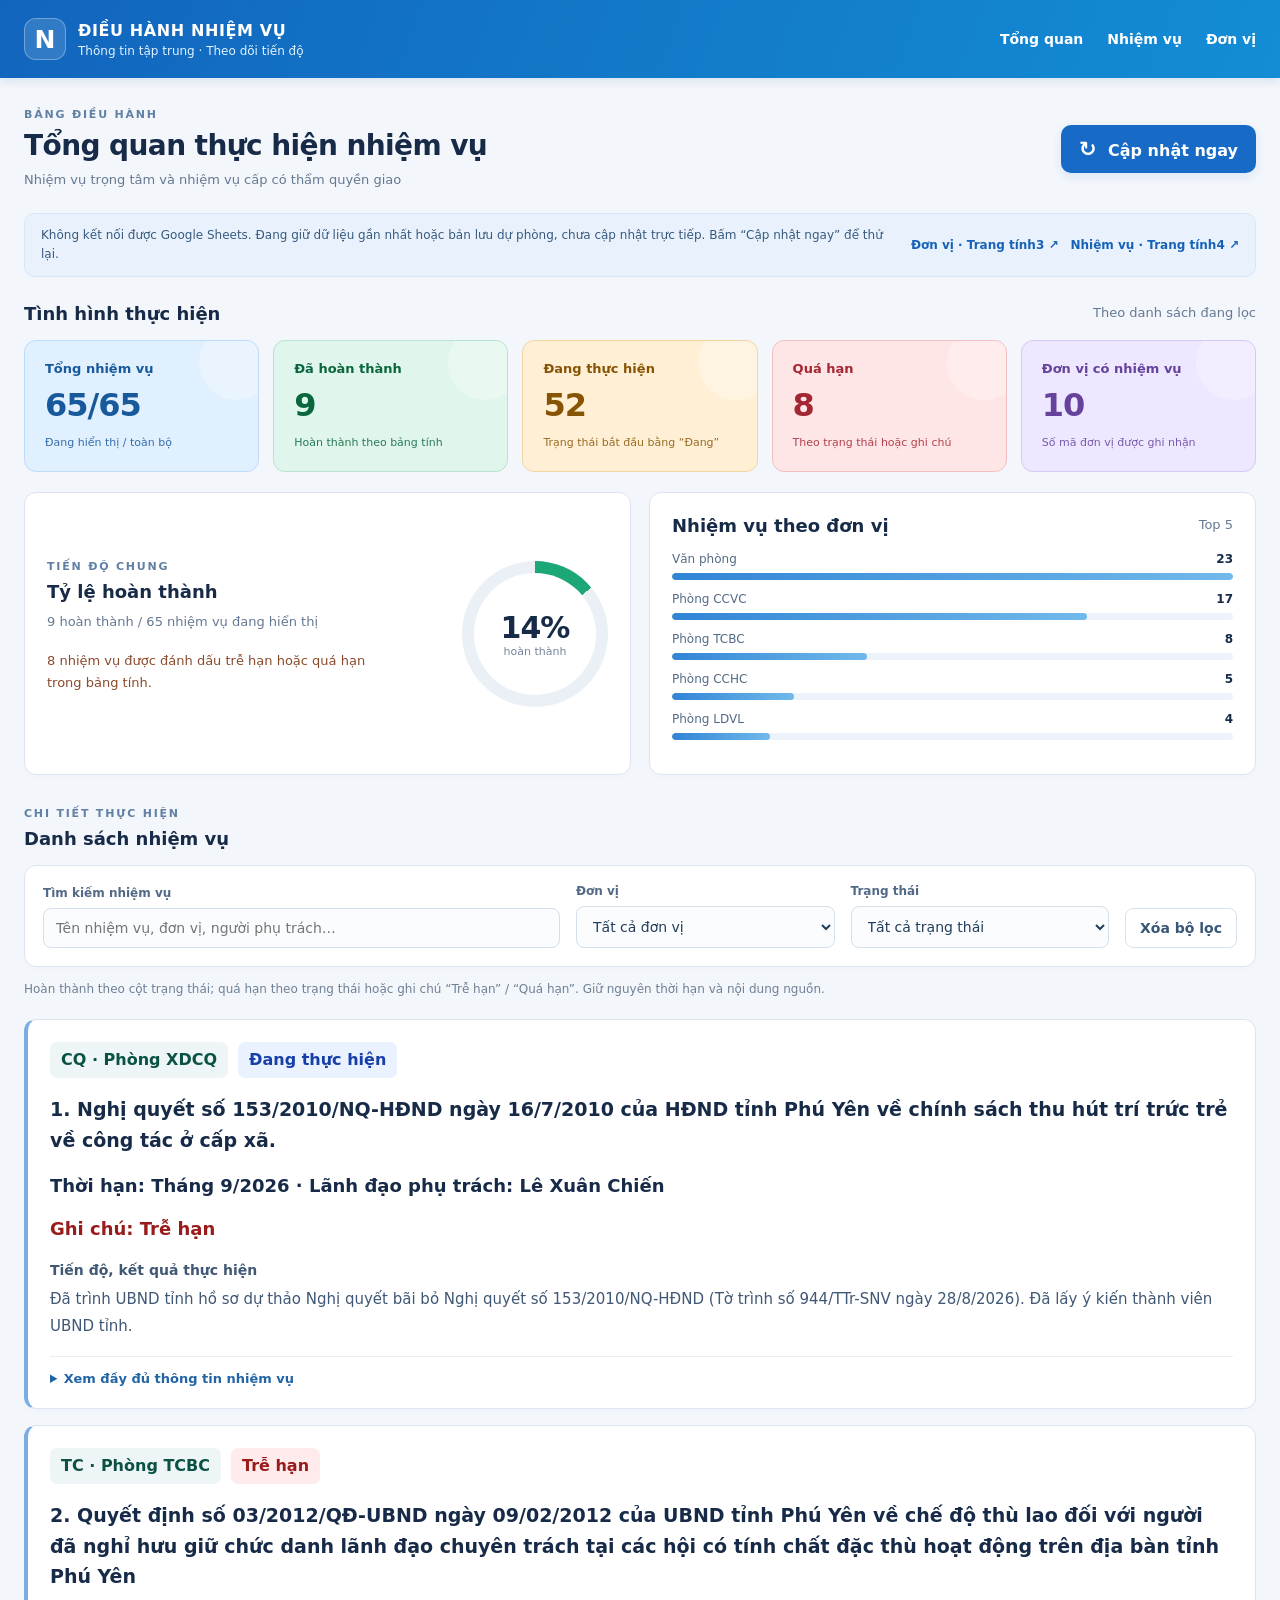
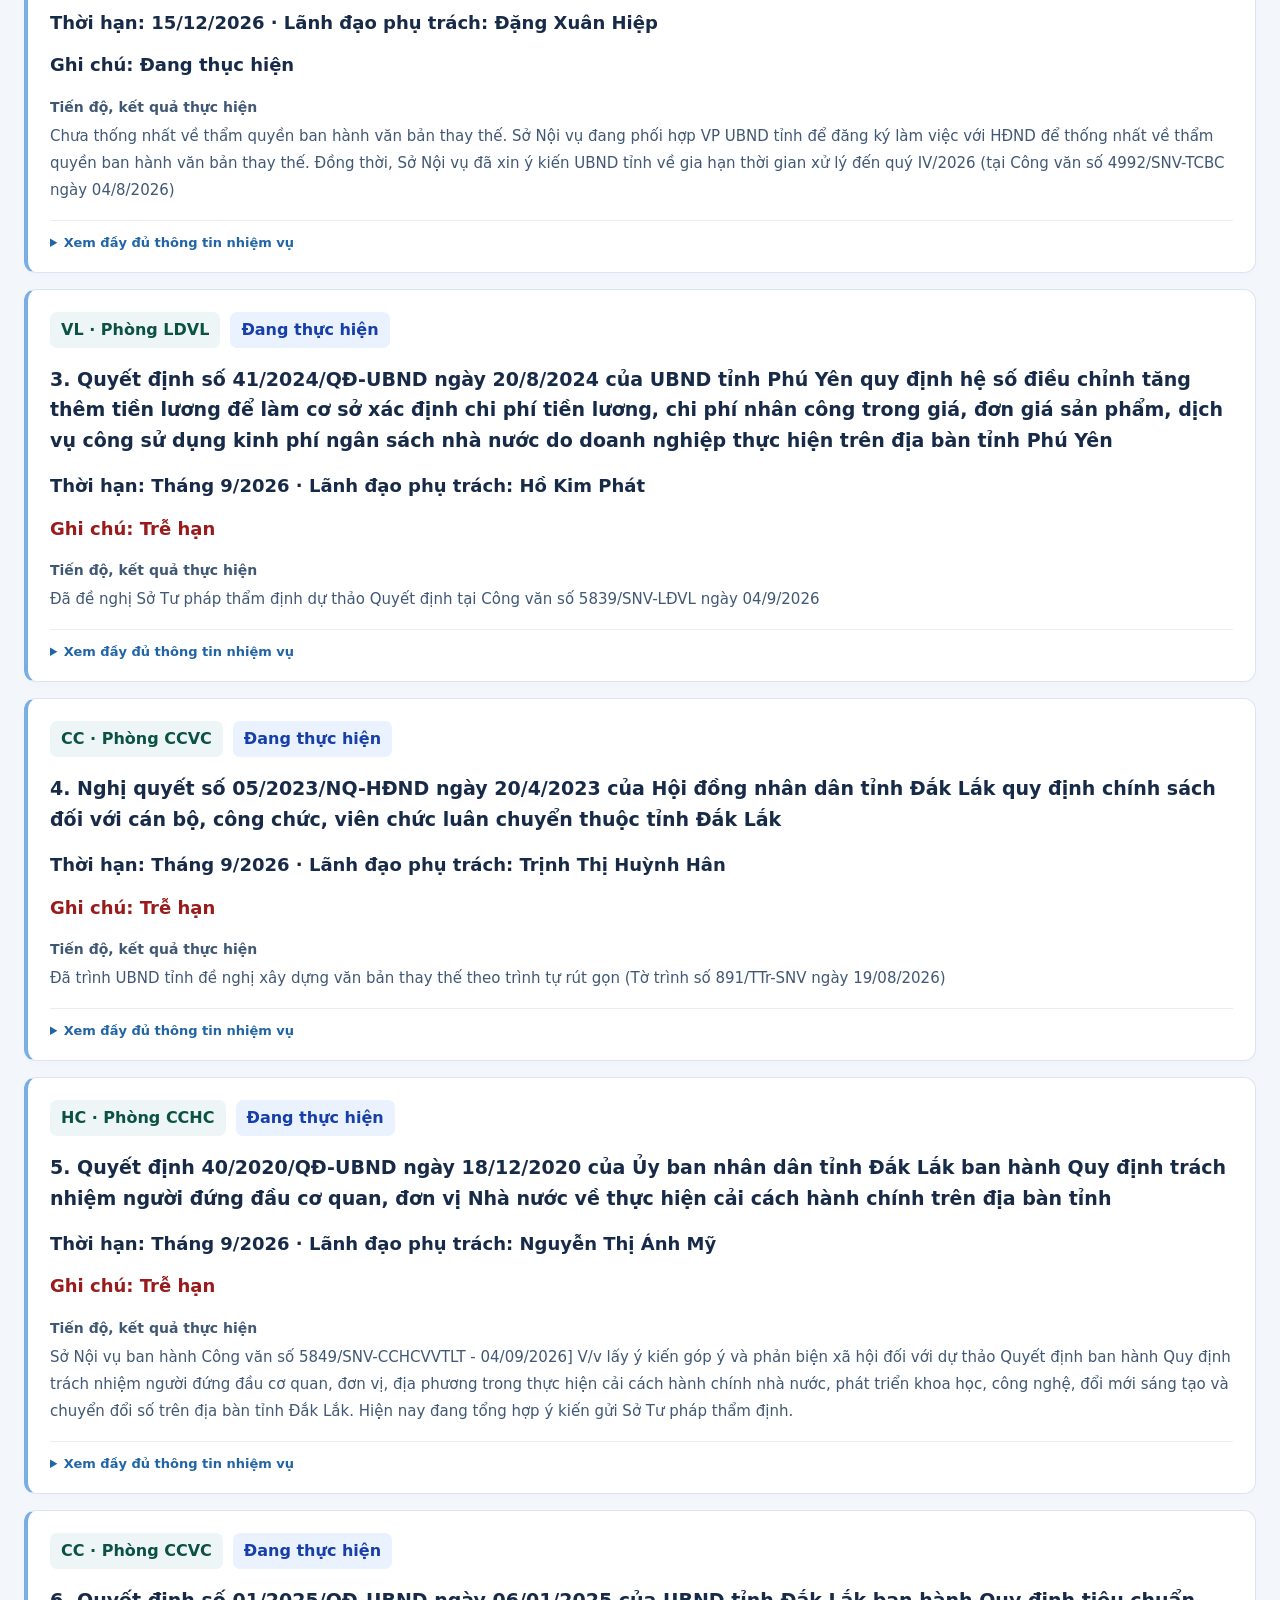
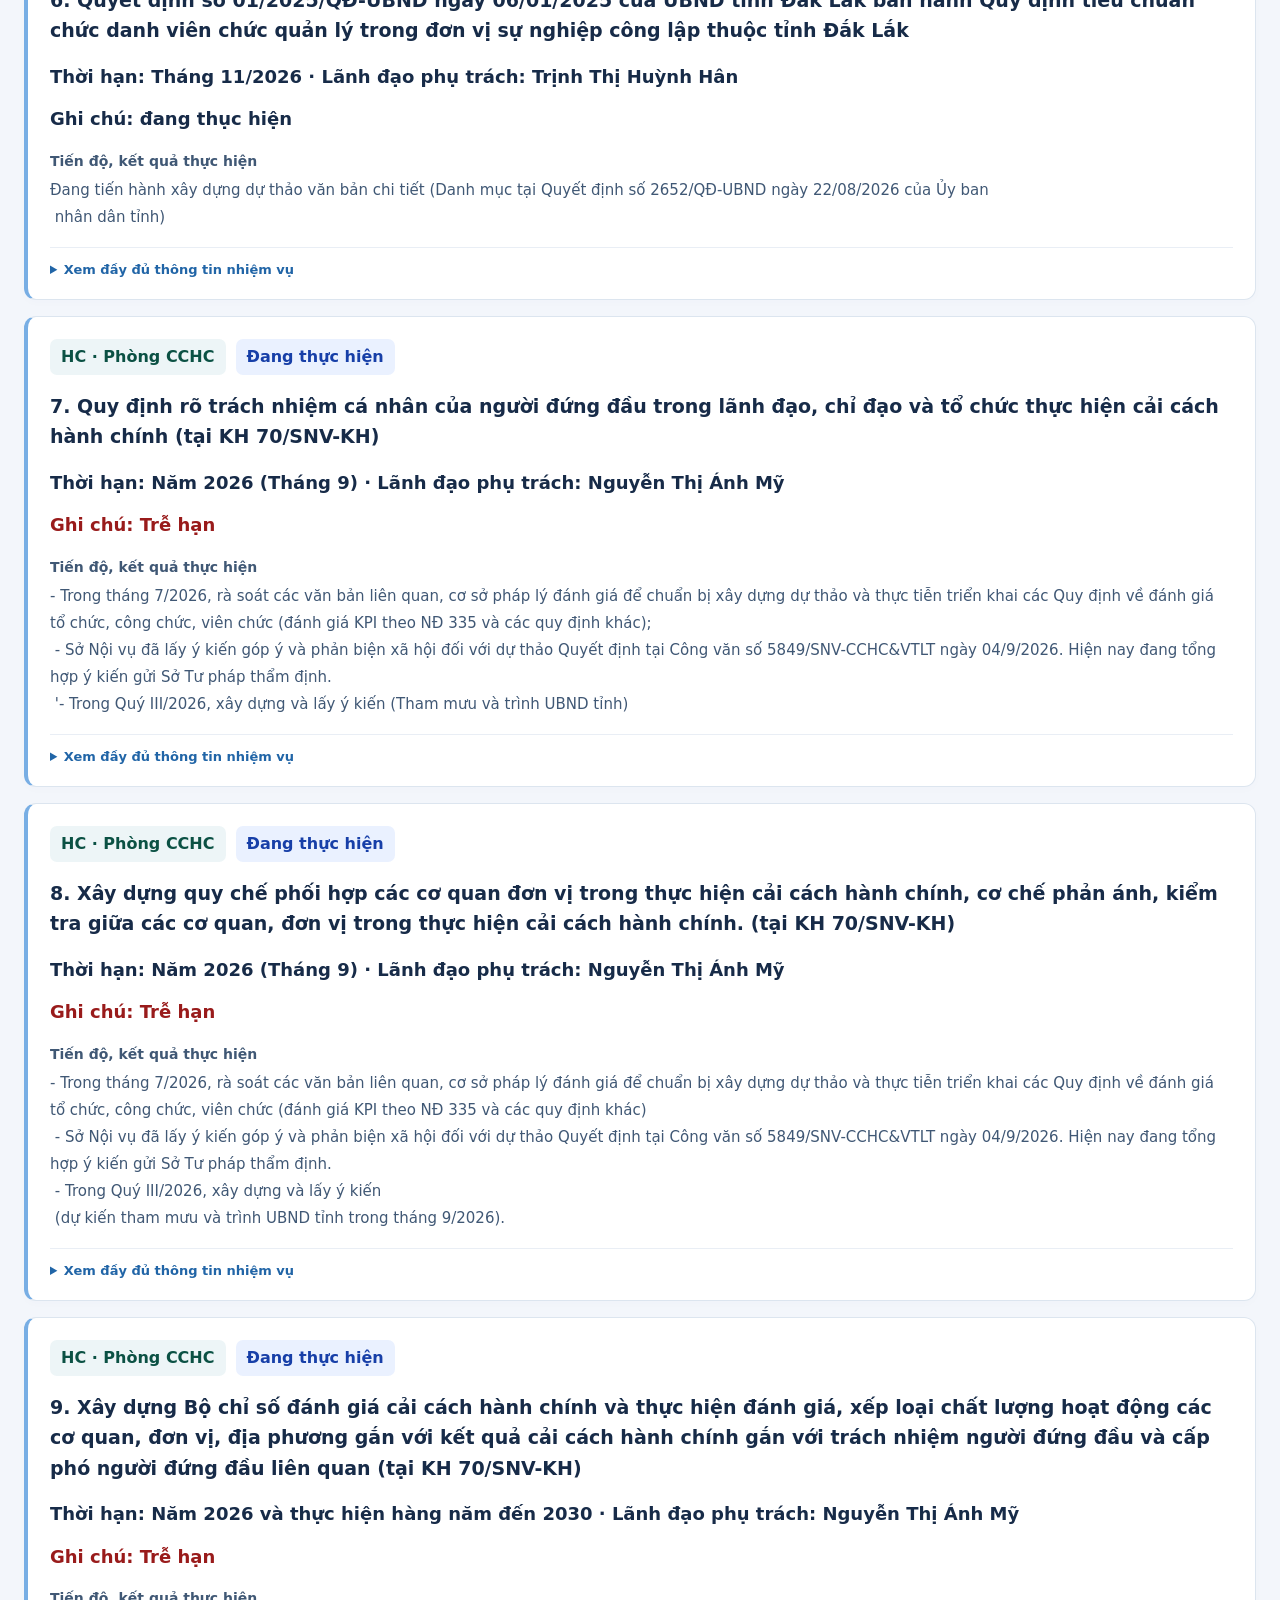
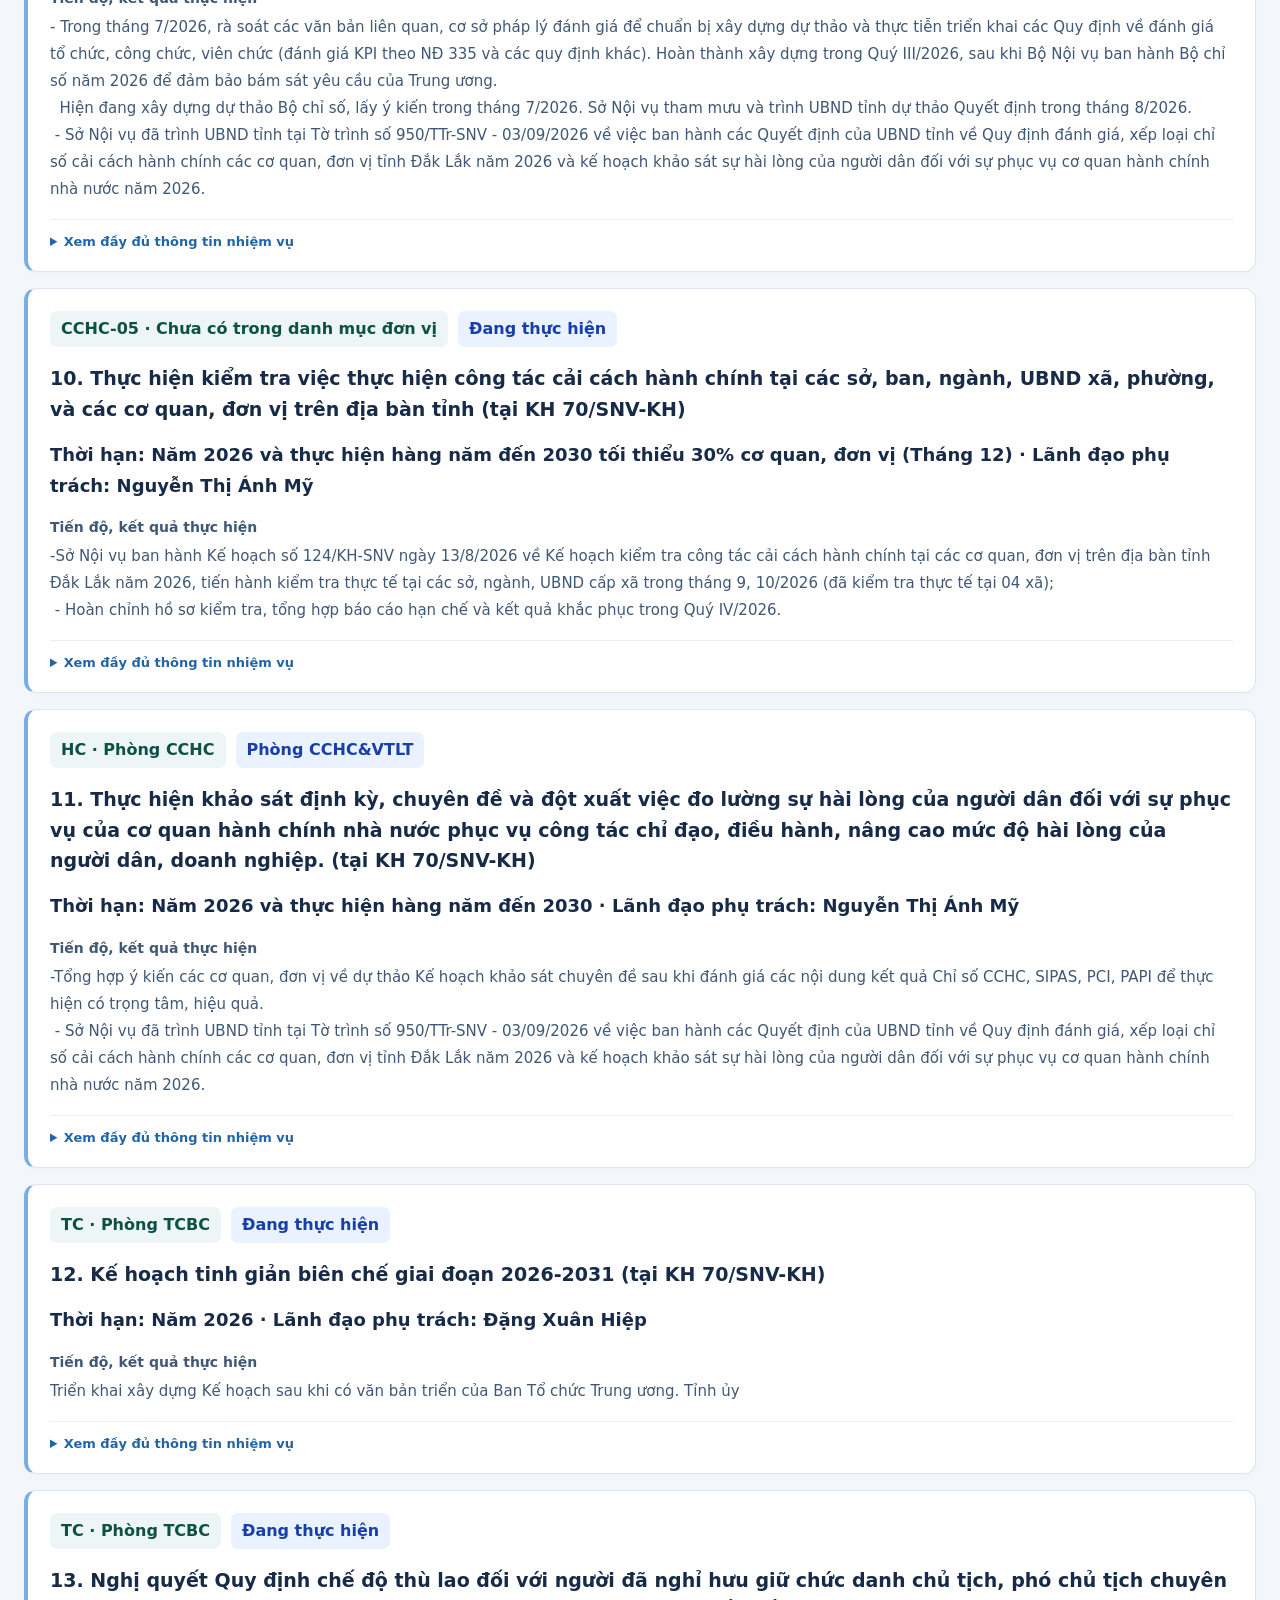
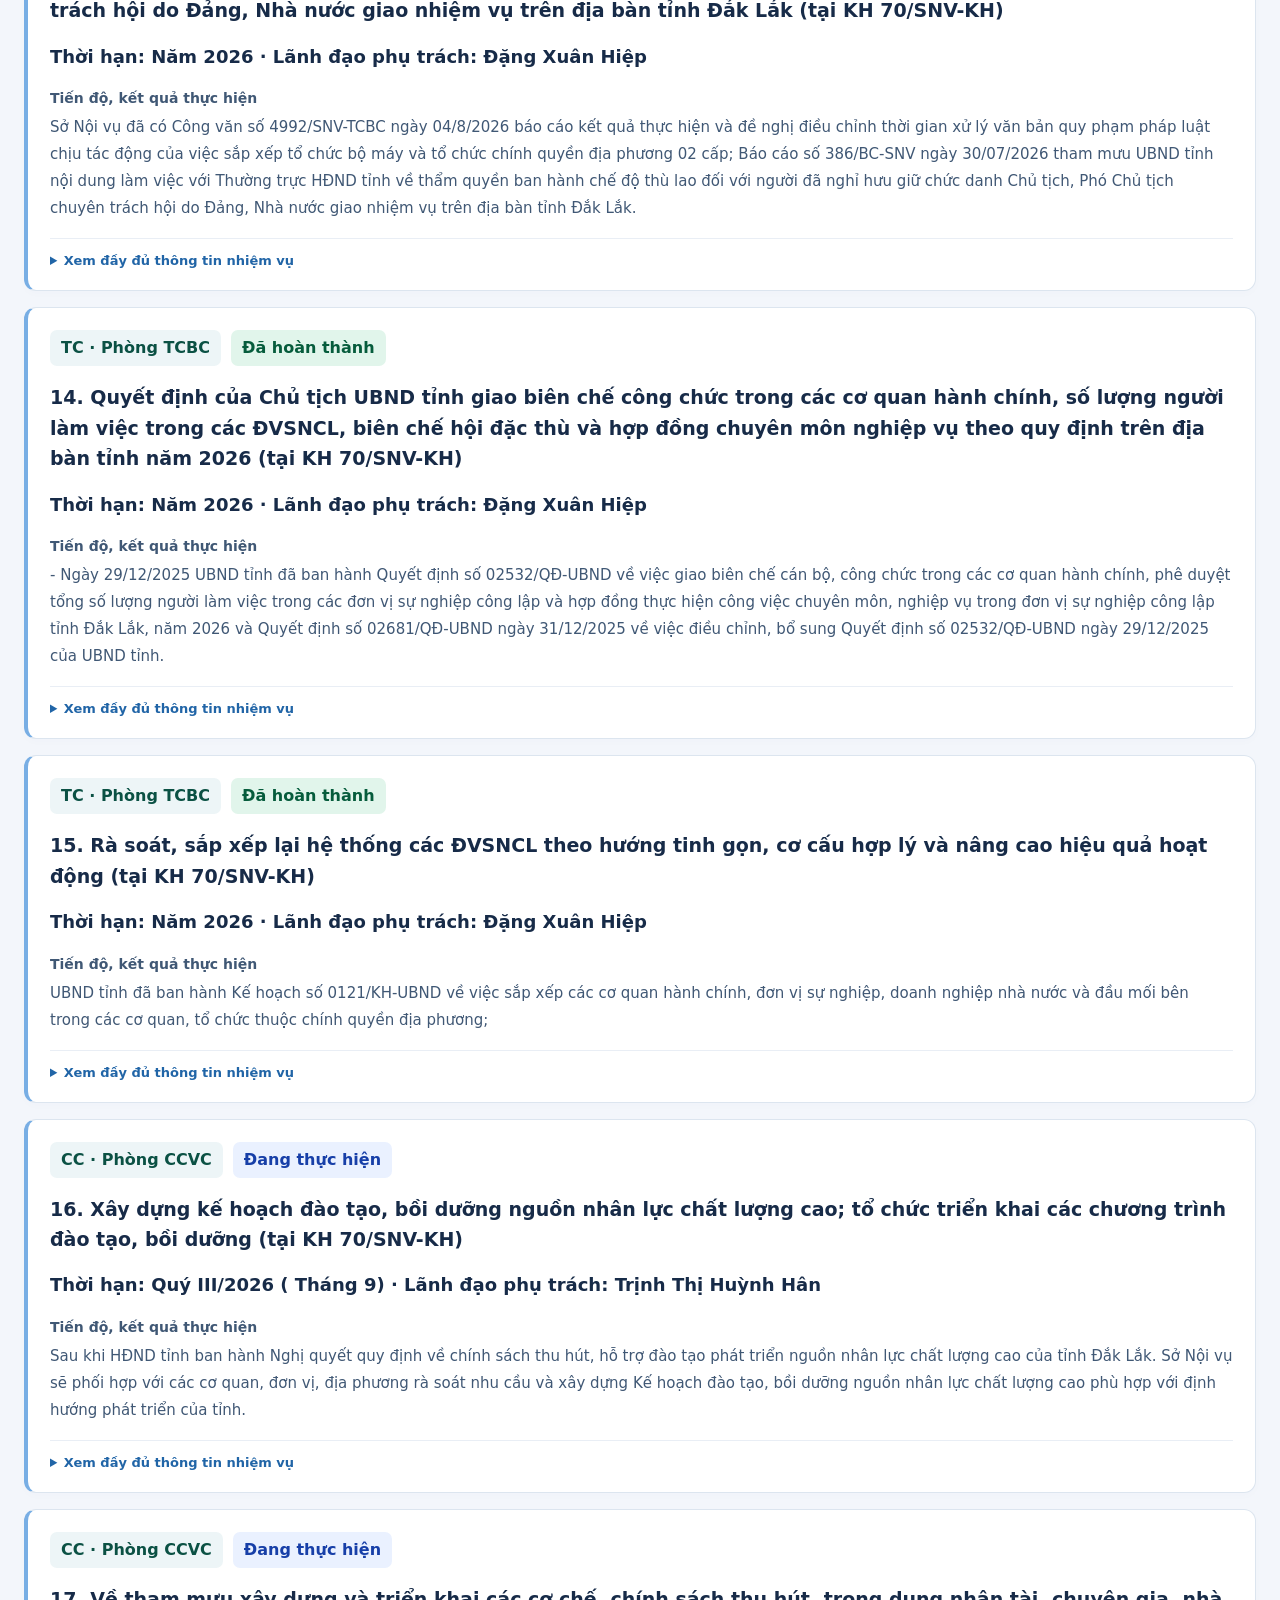
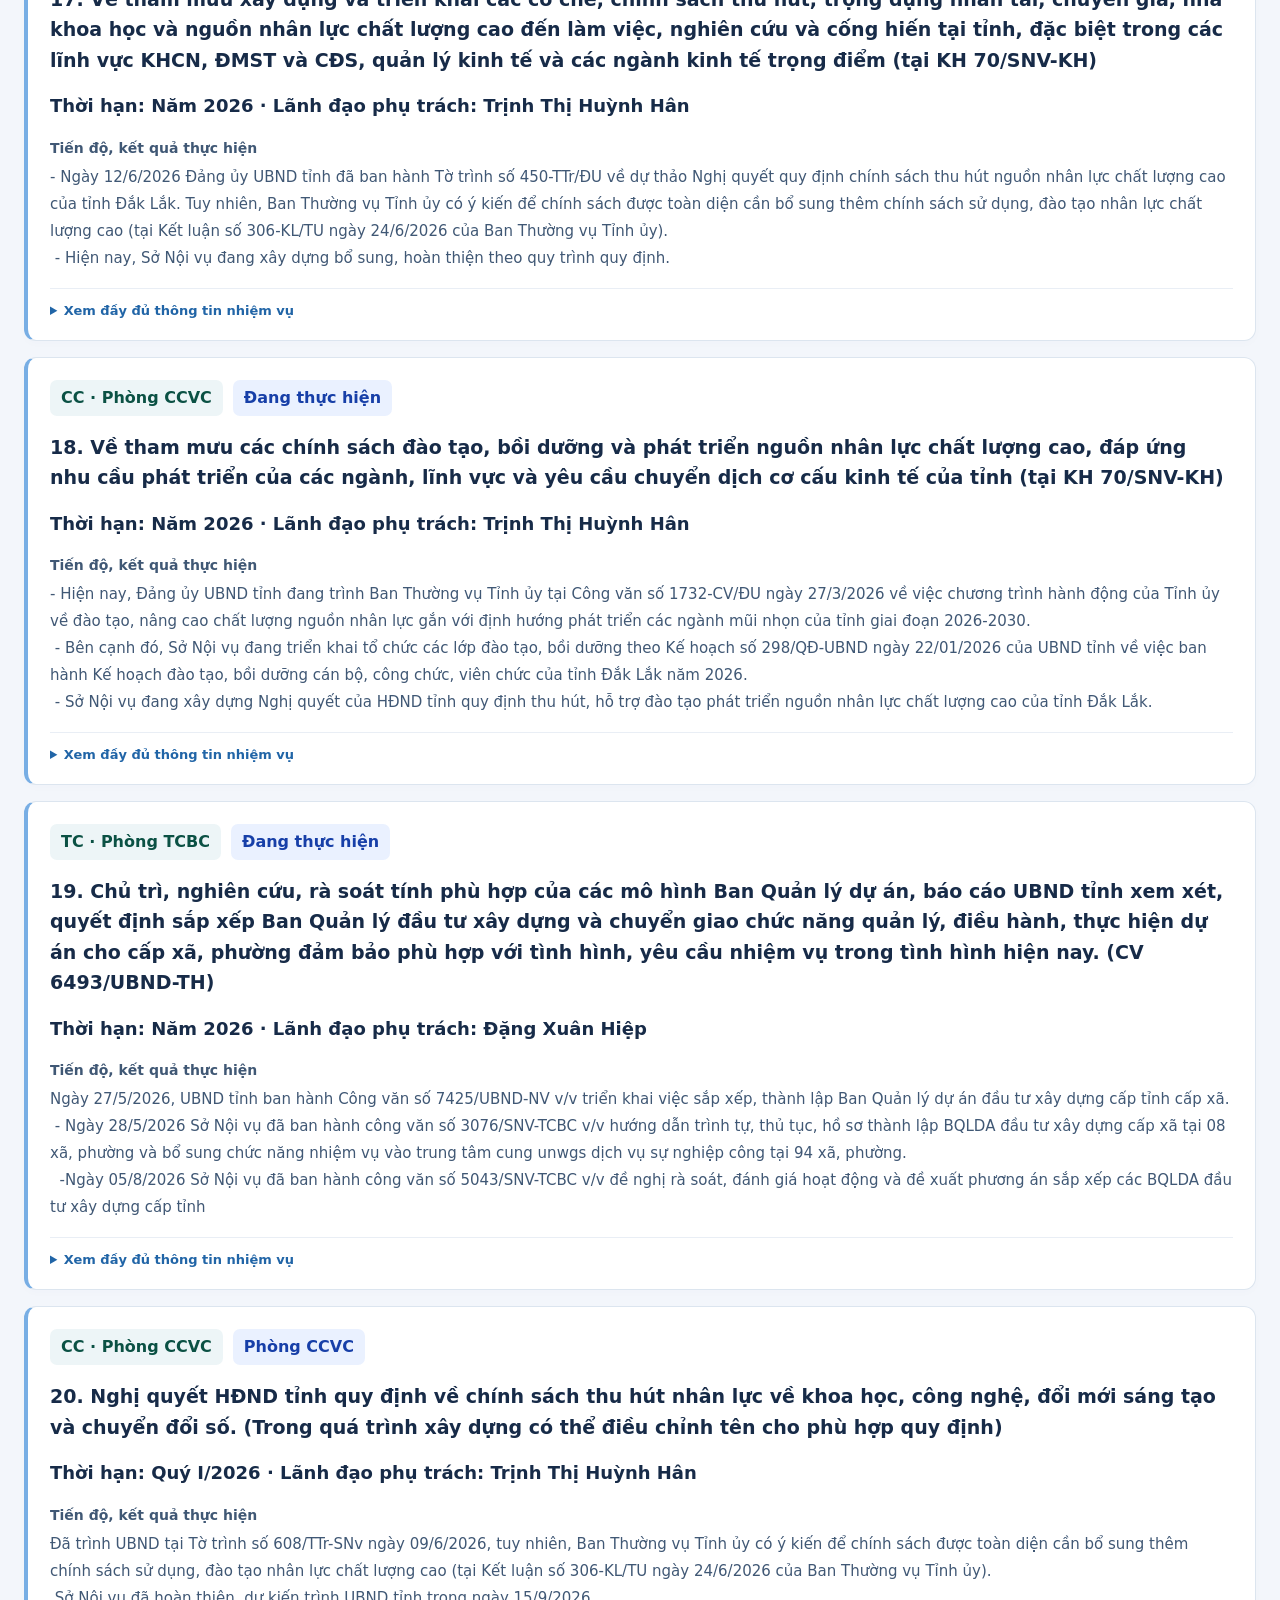
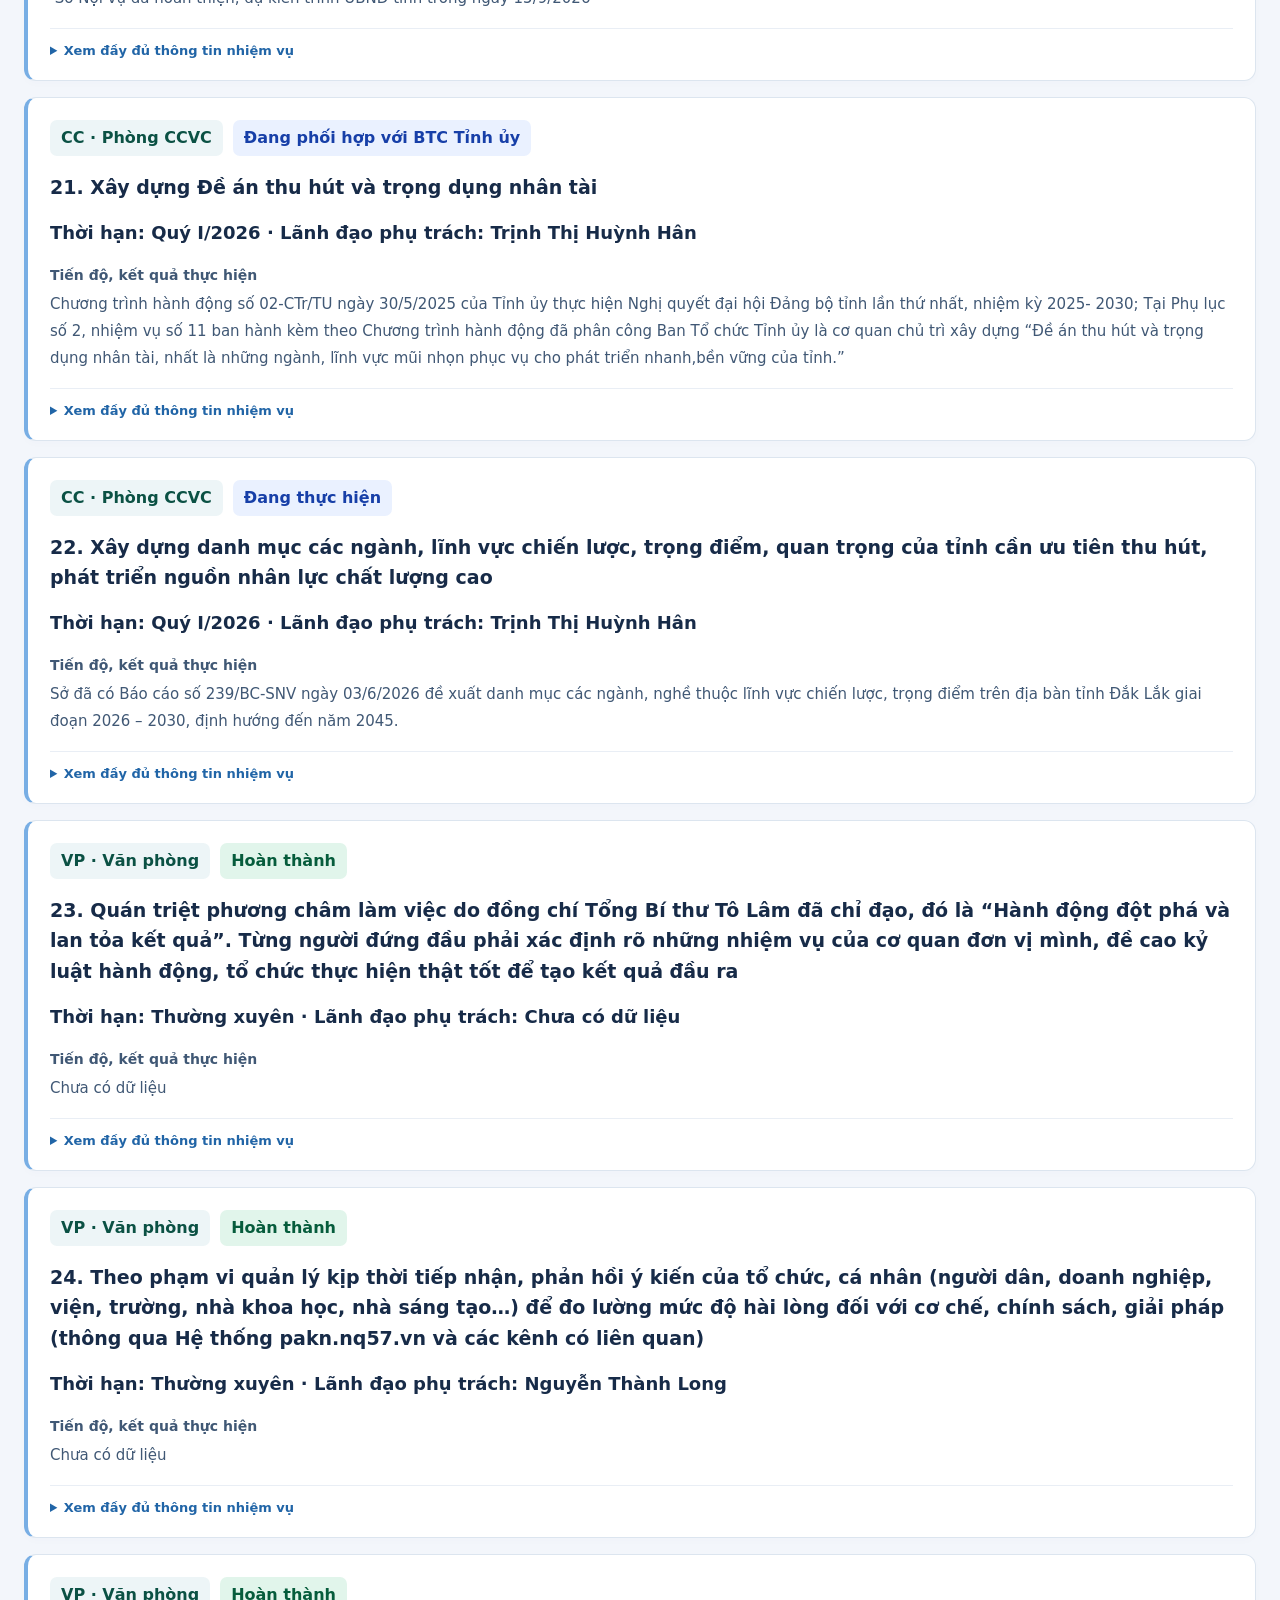
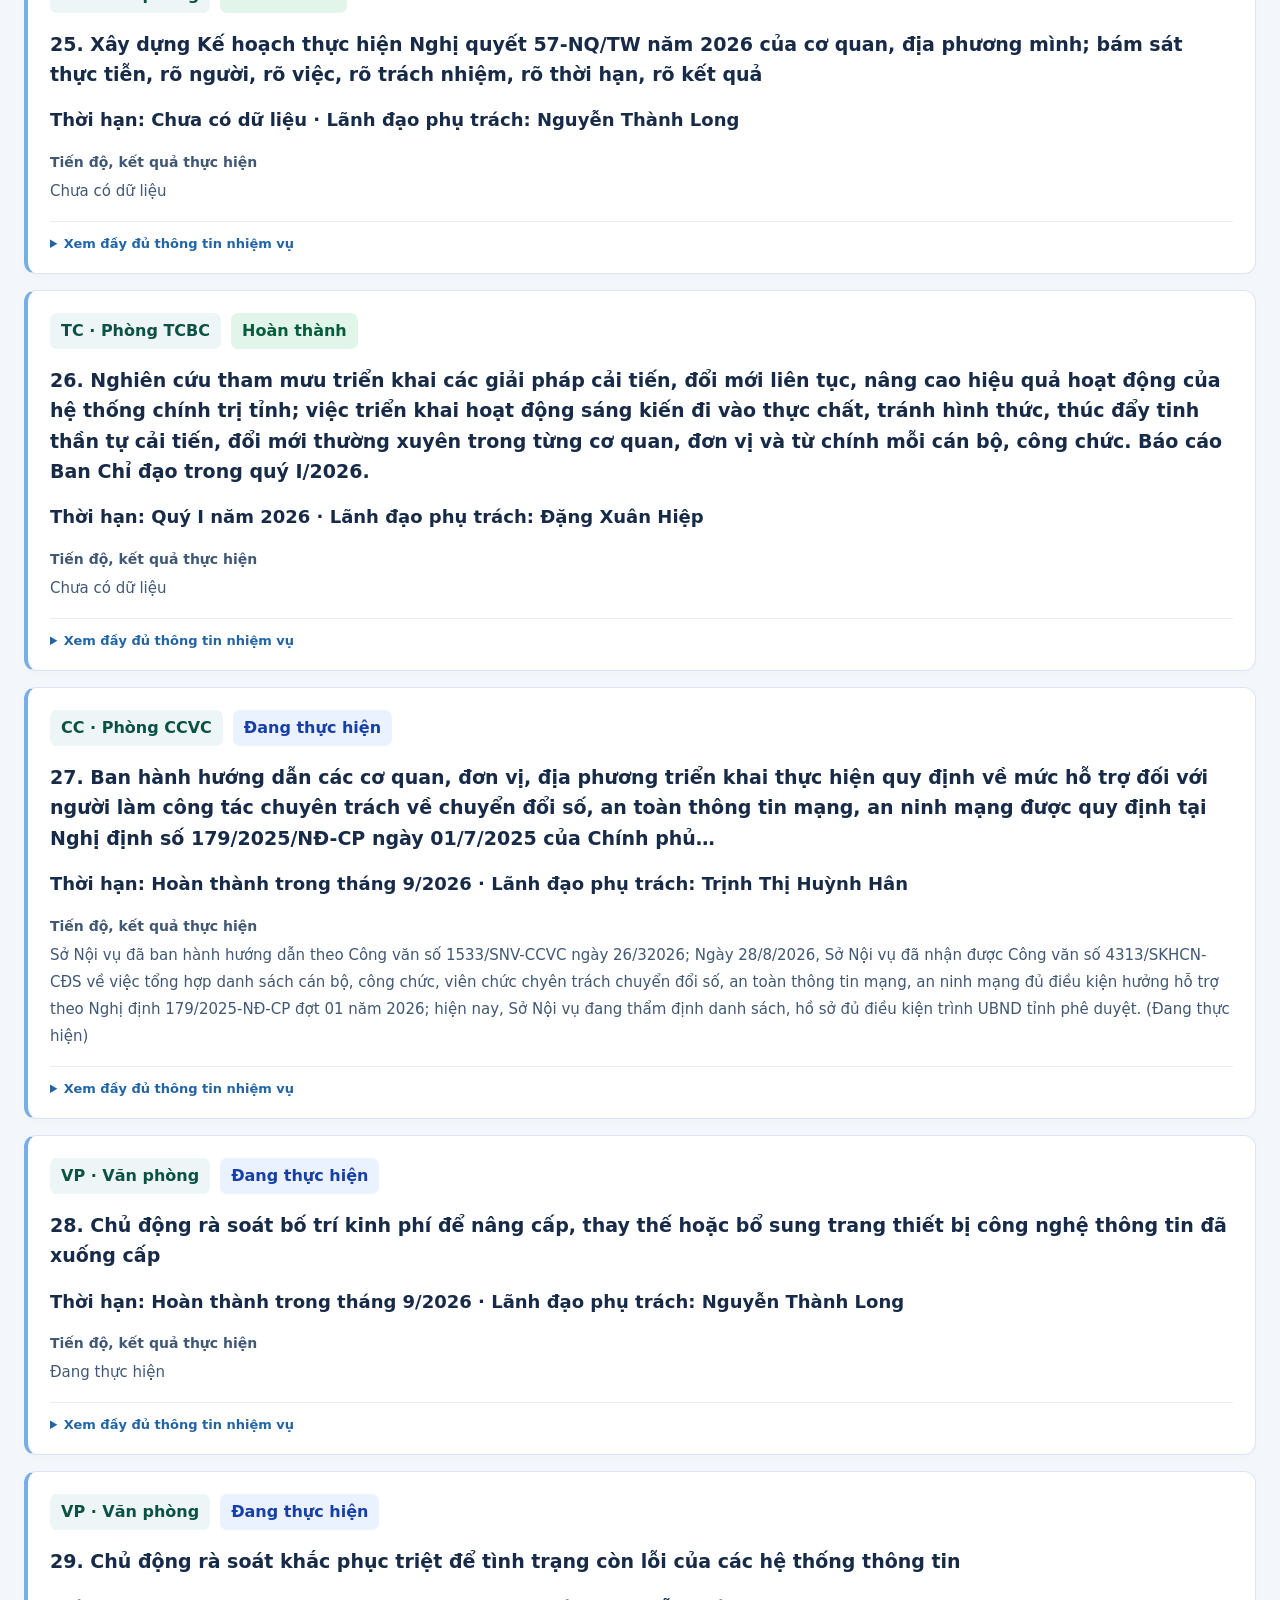
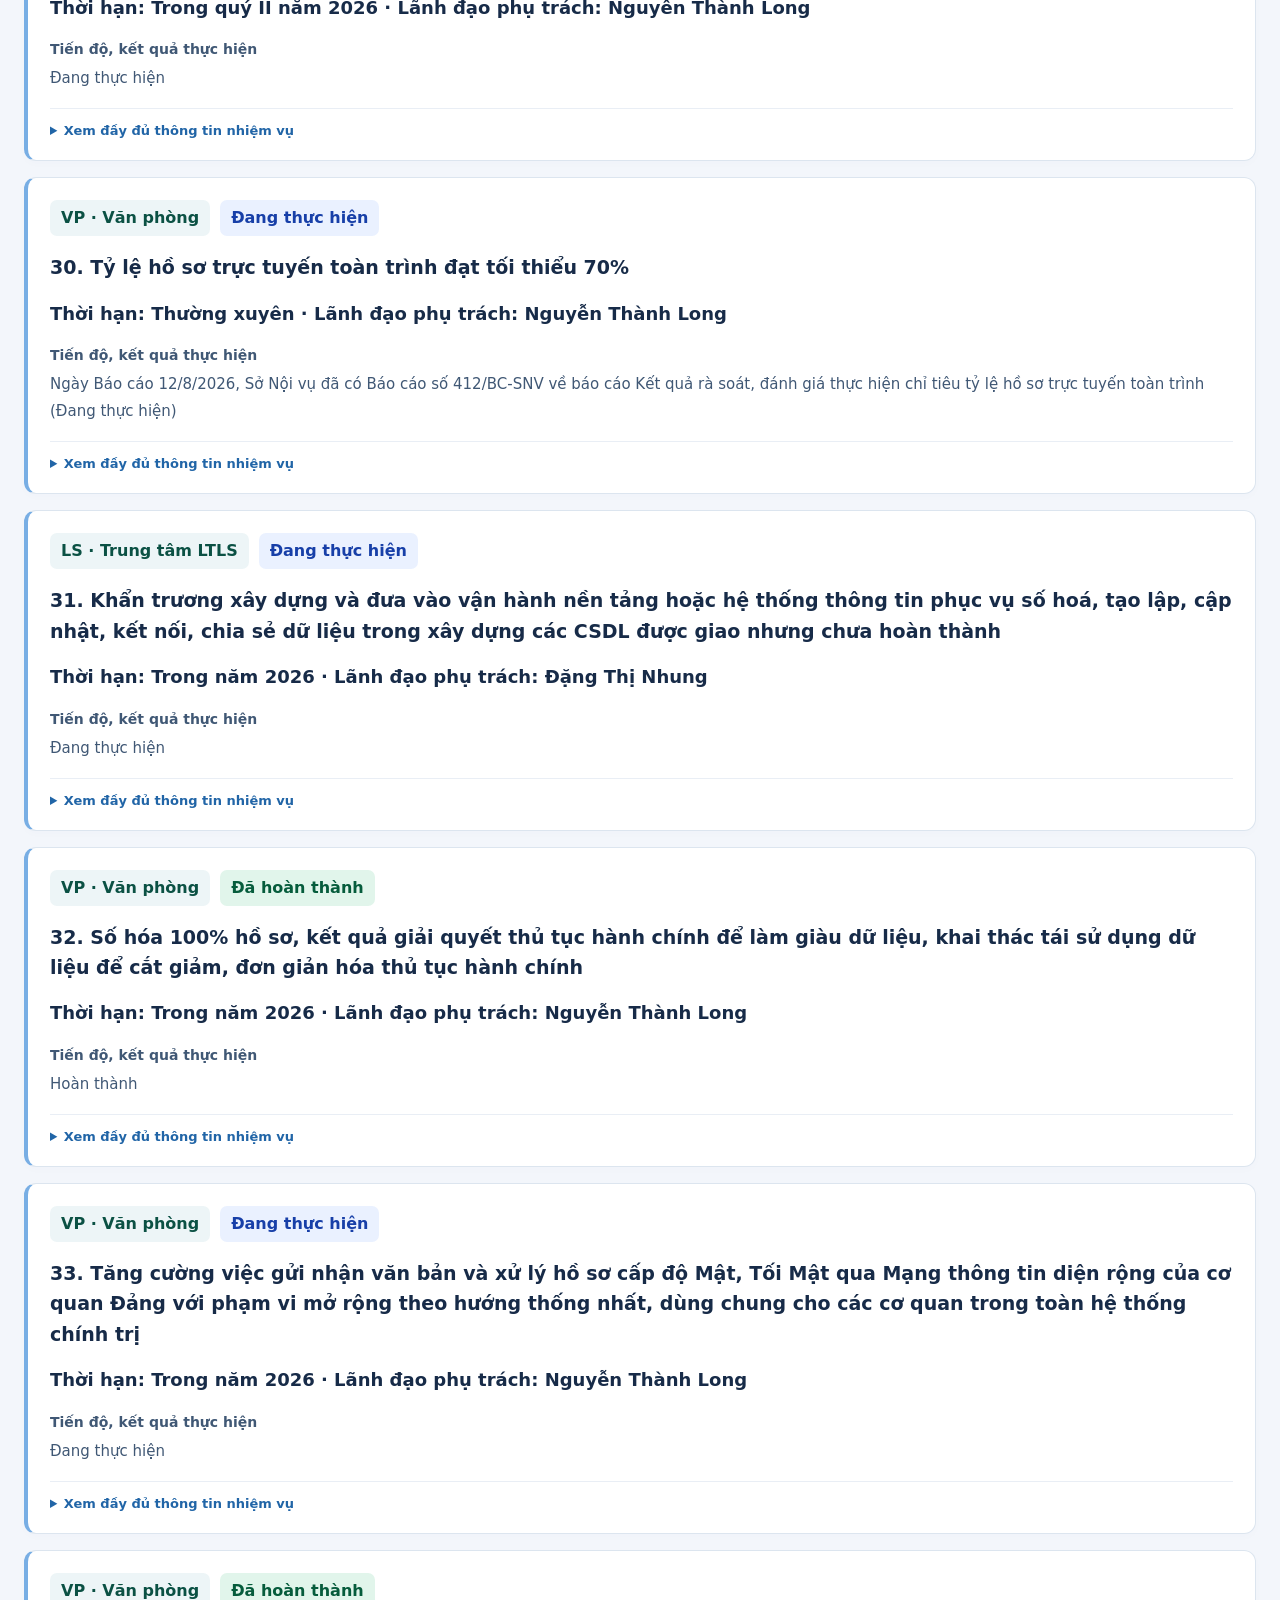
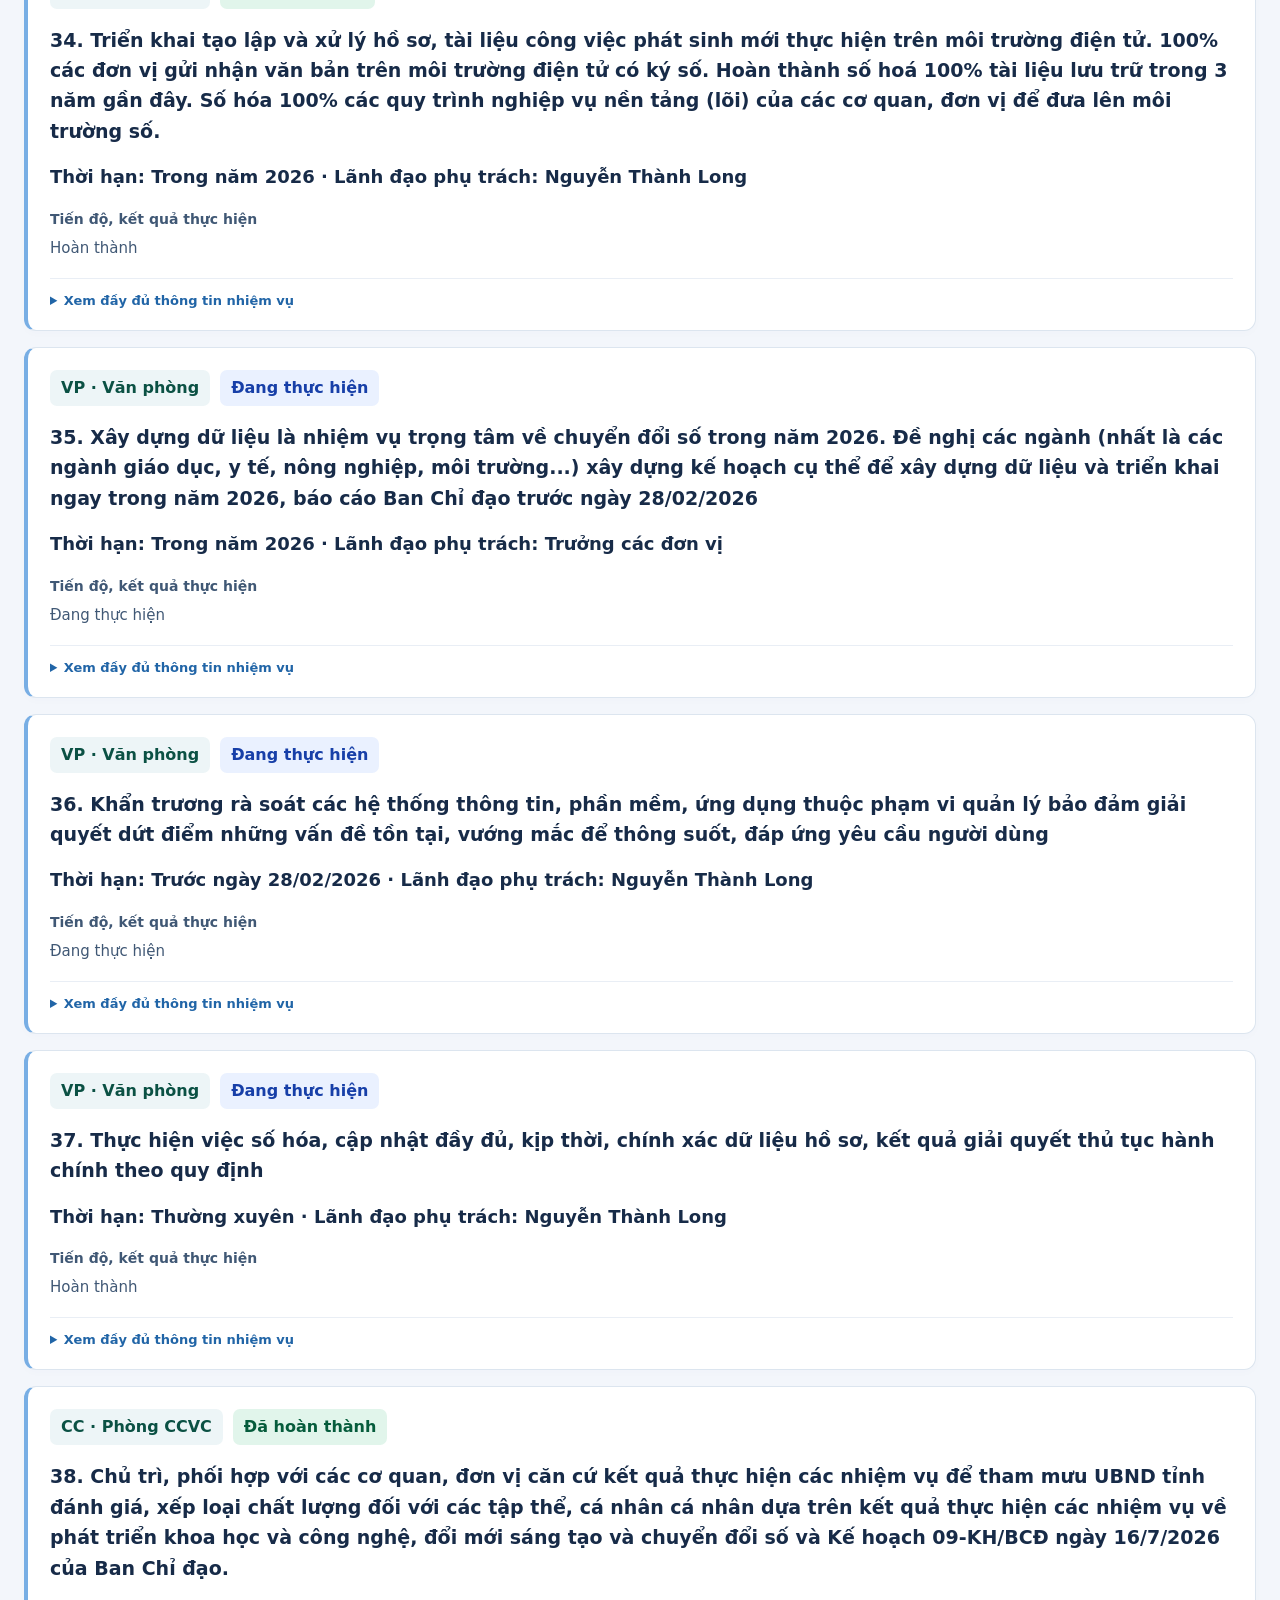
==== giaodien2/index.html @ 5a802153 "Publish isolated giaodien2 dashboard preview" ====
<!doctype html>
<html lang="vi">
<head><meta charset="utf-8"><meta name="viewport" content="width=device-width,initial-scale=1"><title>Bảng điều hành nhiệm vụ</title>
<link rel="stylesheet" href="dashboard.css?v=2">
</head><body>
<header class="topbar"><div class="brand"><span class="brand-mark" aria-hidden="true">N</span><div><strong>ĐIỀU HÀNH NHIỆM VỤ</strong><span>Thông tin tập trung · Theo dõi tiến độ</span></div></div><nav aria-label="Điều hướng"><a href="#overview">Tổng quan</a><a href="#task-list">Nhiệm vụ</a><a href="#directory">Đơn vị</a></nav></header>
<main>
<div class="page-heading"><div><p class="eyebrow">BẢNG ĐIỀU HÀNH</p><h1>Tổng quan thực hiện nhiệm vụ</h1><p class="muted">Nhiệm vụ trọng tâm và nhiệm vụ cấp có thẩm quyền giao</p></div><button id="load" class="primary"><span aria-hidden="true">↻</span> Cập nhật ngay</button></div>
<section class="source-strip" aria-label="Nguồn dữ liệu"><p id="status" role="status">Đang mở dữ liệu…</p><div class="source-links"><a href="https://docs.google.com/spreadsheets/d/1nxTlfSaB0POG4OY9zL0QmA1qa0ZIr4foaWOIghDy3ks/edit?gid=1315345358#gid=1315345358" target="_blank" rel="noopener">Đơn vị · Trang tính3 ↗</a><a href="https://docs.google.com/spreadsheets/d/1nxTlfSaB0POG4OY9zL0QmA1qa0ZIr4foaWOIghDy3ks/edit?gid=1434454130#gid=1434454130" target="_blank" rel="noopener">Nhiệm vụ · Trang tính4 ↗</a></div></section>
<section id="overview" aria-label="Tổng quan"><div class="section-heading"><h2>Tình hình thực hiện</h2><span class="muted">Theo danh sách đang lọc</span></div>
<div class="statistics" aria-label="Thống kê nhiệm vụ"><div class="stat total"><span class="stat-label">Tổng nhiệm vụ</span><strong id="count">—</strong><span class="stat-hint">Đang hiển thị / toàn bộ</span></div><div class="stat completed"><span class="stat-label">Đã hoàn thành</span><strong id="completed-count">—</strong><span class="stat-hint">Hoàn thành theo bảng tính</span></div><div class="stat ongoing"><span class="stat-label">Đang thực hiện</span><strong id="ongoing-count">—</strong><span class="stat-hint">Trạng thái bắt đầu bằng “Đang”</span></div><div class="stat overdue"><span class="stat-label">Quá hạn</span><strong id="overdue-count">—</strong><span class="stat-hint">Theo trạng thái hoặc ghi chú</span></div><div class="stat units-stat"><span class="stat-label">Đơn vị có nhiệm vụ</span><strong id="filtered-units">—</strong><span class="stat-hint">Số mã đơn vị được ghi nhận</span></div></div>
<div class="overview-grid"><section class="panel completion-panel"><div><p class="eyebrow">TIẾN ĐỘ CHUNG</p><h2>Tỷ lệ hoàn thành</h2><p id="completion-caption" class="muted">Đang mở dữ liệu…</p><p id="overview-note" class="attention"></p></div><div id="completion-ring" class="completion-ring" role="img" aria-label="Tỷ lệ hoàn thành, số liệu được hiển thị ở bên cạnh"><strong id="completion-percent">—</strong><span>hoàn thành</span></div></section><section class="panel"><div class="section-heading"><h2>Nhiệm vụ theo đơn vị</h2><span class="muted">Top 5</span></div><div id="unit-bars"></div></section></div>
</section>
<section id="task-list"><div class="section-heading"><div><p class="eyebrow">CHI TIẾT THỰC HIỆN</p><h2>Danh sách nhiệm vụ</h2></div></div>
<div class="panel filter-panel"><div class="search-field"><label for="search">Tìm kiếm nhiệm vụ</label><input id="search" type="search" placeholder="Tên nhiệm vụ, đơn vị, người phụ trách…"></div><div><label for="group">Đơn vị</label><select id="group"><option value="">Tất cả đơn vị</option></select></div><div><label for="state">Trạng thái</label><select id="state"><option value="">Tất cả trạng thái</option></select></div><button id="reset" class="secondary">Xóa bộ lọc</button></div>
<p class="data-note">Hoàn thành theo cột trạng thái; quá hạn theo trạng thái hoặc ghi chú “Trễ hạn” / “Quá hạn”. Giữ nguyên thời hạn và nội dung nguồn.</p><p id="sheet-title" hidden></p><p id="empty" class="panel empty" hidden>Không có nhiệm vụ phù hợp. Hãy thử từ khóa khác hoặc xóa bộ lọc.</p><section class="cards" id="cards" aria-label="Danh sách nhiệm vụ"></section></section>
<section id="directory" class="panel directory"><div class="section-heading"><h2>Danh mục đơn vị</h2><span class="directory-count"><span id="unit-count">0</span> đơn vị</span></div><div class="table-wrap"><table><thead><tr><th>Mã đơn vị</th><th>Tên đơn vị</th><th>Người phụ trách</th><th>Gmail</th><th>SĐT</th></tr></thead><tbody id="units"></tbody></table></div></section>
<footer>Dữ liệu được lưu trong trình duyệt. Bấm “Cập nhật ngay” để đọc bản mới từ Google Sheets.</footer>
</main><script src="app.js?v=03f68b738f84"></script></body></html>
---- giaodien2/dashboard.css ----
*{box-sizing:border-box}html{scroll-behavior:smooth;scroll-padding-top:24px}body{margin:0;background:#f3f6fb;color:#172b48;font:16px system-ui,-apple-system,BlinkMacSystemFont,"Segoe UI",sans-serif}a{color:#1762b9;text-decoration:none}a:hover{text-decoration:underline}button,input,select{font:inherit}button{cursor:pointer}button:disabled{opacity:.6;cursor:wait}button:focus-visible,a:focus-visible,input:focus-visible,select:focus-visible,summary:focus-visible{outline:3px solid #73b7ff;outline-offset:3px}.topbar{background:linear-gradient(110deg,#1265bd,#138dd5);color:white;padding:18px max(24px,calc((100vw - 1360px)/2));display:flex;align-items:center;justify-content:space-between;gap:24px;box-shadow:0 2px 10px #185ca325}.brand{display:flex;gap:12px;align-items:center}.brand-mark{display:grid;place-items:center;width:42px;height:42px;border-radius:12px;background:#ffffff22;border:1px solid #ffffff50;font-size:25px;font-weight:800}.brand strong{font-size:16px;letter-spacing:.6px}.brand span:not(.brand-mark){display:block;font-size:12px;margin-top:4px;color:#e1f2ff}nav{display:flex;gap:24px}nav a{color:white;font-size:14px;font-weight:600}main{max-width:1408px;margin:auto;padding:30px 24px}.page-heading{display:flex;justify-content:space-between;align-items:center;gap:20px;margin-bottom:22px}h1{font-size:28px;letter-spacing:-.6px;margin:5px 0 8px}h2{font-size:18px;margin:0}h3{font-size:19px;line-height:1.6;margin:16px 0}h4{font-size:14px;margin:18px 0 8px;color:#405875}.eyebrow{font-size:11px;font-weight:800;letter-spacing:1.8px;color:#6180a4;margin:0 0 8px}.muted{color:#657992;font-size:13px;line-height:1.6;margin:0}.primary{border:0;background:#176ac6;color:white;border-radius:10px;padding:12px 18px;font-weight:700;white-space:nowrap;box-shadow:0 4px 10px #176ac61c}.primary span{font-size:21px;margin-right:6px}.secondary{border:1px solid #d7e2ee;background:white;color:#385776;border-radius:8px;padding:11px 14px;font-size:14px;font-weight:600}.source-strip{background:#e9f2fc;border:1px solid #d8e7f7;border-radius:10px;padding:12px 16px;display:flex;gap:12px;align-items:center;justify-content:space-between;margin-bottom:26px}.source-strip p{font-size:12px;line-height:1.6;margin:0;color:#385a7e}.source-links{display:flex;flex-wrap:wrap;gap:12px;font-size:12px;font-weight:600;flex-shrink:0}.section-heading{display:flex;justify-content:space-between;align-items:center;gap:16px;margin-bottom:16px}.statistics{display:grid;grid-template-columns:repeat(5,minmax(0,1fr));gap:14px;margin-bottom:20px}.stat{padding:20px;border:1px solid;border-radius:12px;display:flex;flex-direction:column;gap:10px;position:relative;overflow:hidden}.stat:after{content:"";position:absolute;right:-16px;top:-16px;width:75px;height:75px;border-radius:50%;background:#ffffff45}.stat-label{font-size:13px;font-weight:700}.stat strong{font-size:32px;letter-spacing:-1px;line-height:1.2}.stat-hint{font-size:11px;line-height:1.5;opacity:.85}.total{background:#e1f0ff;border-color:#bedbfa;color:#17599a}.completed{background:#e0f5eb;border-color:#b6e4cf;color:#09663d}.ongoing{background:#fff0d5;border-color:#f0d5a3;color:#875406}.overdue{background:#ffe6e6;border-color:#f3bfc1;color:#a32632}.units-stat{background:#ede7ff;border-color:#d6c9f4;color:#66429c}.panel{background:white;border:1px solid #dce5ef;border-radius:12px;padding:22px;box-shadow:0 3px 8px #28436c04}.overview-grid{display:grid;grid-template-columns:1fr 1fr;gap:18px;margin-bottom:32px}.completion-panel{display:flex;justify-content:space-between;align-items:center;gap:24px}.completion-panel h2{margin-bottom:10px}.attention{font-size:13px;line-height:1.7;color:#8a4a2b;margin-top:18px;max-width:320px}.completion-ring{--completion:0%;background:conic-gradient(#1ca777 var(--completion),#eaf0f6 0);border-radius:50%;width:146px;height:146px;flex-shrink:0;display:flex;flex-direction:column;align-items:center;justify-content:center;position:relative}.completion-ring:before{content:"";position:absolute;inset:12px;background:white;border-radius:50%}.completion-ring>*{position:relative}.completion-ring strong{font-size:30px;letter-spacing:-1px}.completion-ring span{font-size:11px;color:#73849b}.bar-item{margin:12px 0}.bar-label{display:flex;justify-content:space-between;gap:12px;font-size:12px;margin-bottom:7px}.bar-label span{color:#536a86}.bar-track{height:7px;border-radius:6px;background:#edf3fa;overflow:hidden}.bar-fill{height:100%;background:linear-gradient(90deg,#3185d6,#71b9eb);border-radius:6px}.filter-panel{display:grid;grid-template-columns:2fr 1fr 1fr auto;gap:16px;align-items:end;padding:18px;margin-bottom:12px}label{display:block;font-size:12px;font-weight:700;color:#536a86;margin-bottom:8px}input,select{width:100%;min-width:0;border:1px solid #d5e0ed;background:#fbfcfe;color:#233e5b;border-radius:8px;padding:11px 12px;font-size:14px}.data-note{font-size:12px;color:#6f8095;line-height:1.7;margin-bottom:20px}.cards{display:grid;grid-template-columns:1fr;gap:16px}article{background:white;border:1px solid #dce5ef;border-left:4px solid #78aee4;border-radius:12px;padding:22px;overflow-wrap:anywhere;box-shadow:0 3px 8px #28436c04}.tools{display:flex;gap:10px;flex-wrap:wrap}.badge{font-size:16px;font-weight:700;background:#edf5f7;color:#0b5144;padding:6px 11px;border-radius:7px;line-height:1.5}.badge.active{color:#173fa8;background:#eaf1ff}.badge.done{color:#065c3c;background:#e1f5eb}.badge.late,.task-note.late{color:#991b1b}.badge.late{background:#ffebec}.task-meta,.task-note{font-size:18px;font-weight:600;line-height:1.7;margin:12px 0}.progress{white-space:pre-wrap;line-height:1.8;font-size:15px;color:#405875;margin:0 0 16px}details{border-top:1px solid #e9eef5;padding-top:14px}summary{color:#2165a7;font-size:13px;font-weight:600;cursor:pointer}dl{display:grid;grid-template-columns:230px 1fr;gap:12px 18px;margin-top:18px;font-size:14px;line-height:1.7}dt{color:#6c809a}dd{margin:0;white-space:pre-wrap}.directory{margin-top:30px}.directory-count{font-size:12px;color:#597491;background:#edf3fa;border-radius:20px;padding:6px 12px}.table-wrap{overflow:auto}table{border-collapse:collapse;width:100%;text-align:left;font-size:14px}th{background:#f4f7fb;font-size:12px;color:#5d7390;white-space:nowrap}th,td{padding:14px 16px;border-bottom:1px solid #e8eef5}tbody tr:hover{background:#f8fbff}.empty{text-align:center;color:#657992}[hidden]{display:none!important}footer{text-align:center;font-size:12px;color:#788ca5;padding:28px 0 4px;line-height:1.7}@media(max-width:1050px){.statistics{grid-template-columns:repeat(3,1fr)}.source-strip{flex-direction:column;align-items:flex-start}.filter-panel{grid-template-columns:2fr 1fr 1fr}.filter-panel button{grid-column:1/-1;justify-self:end}}@media(max-width:700px){main{padding:24px 16px}.topbar{padding:16px;flex-wrap:wrap;gap:14px}nav{gap:20px}.brand strong{font-size:14px}.page-heading{align-items:flex-start;flex-direction:column;gap:12px}h1{font-size:25px}.statistics{grid-template-columns:repeat(2,minmax(0,1fr));gap:10px}.stat{padding:16px}.stat strong{font-size:28px}.overview-grid{grid-template-columns:1fr}.completion-panel{gap:16px}.completion-ring{width:120px;height:120px}.filter-panel{grid-template-columns:1fr 1fr}.search-field{grid-column:1/-1}.filter-panel button{justify-self:stretch}.section-heading{align-items:flex-start}.section-heading>.muted{font-size:11px}.panel,article{padding:18px}.task-meta,.task-note{font-size:17px}.source-links{flex-shrink:1}.source-strip{padding:12px}dl{grid-template-columns:1fr;gap:5px}dd{margin-bottom:12px}.attention{font-size:12px}h3{font-size:18px}}@media(prefers-reduced-motion:reduce){html{scroll-behavior:auto}}
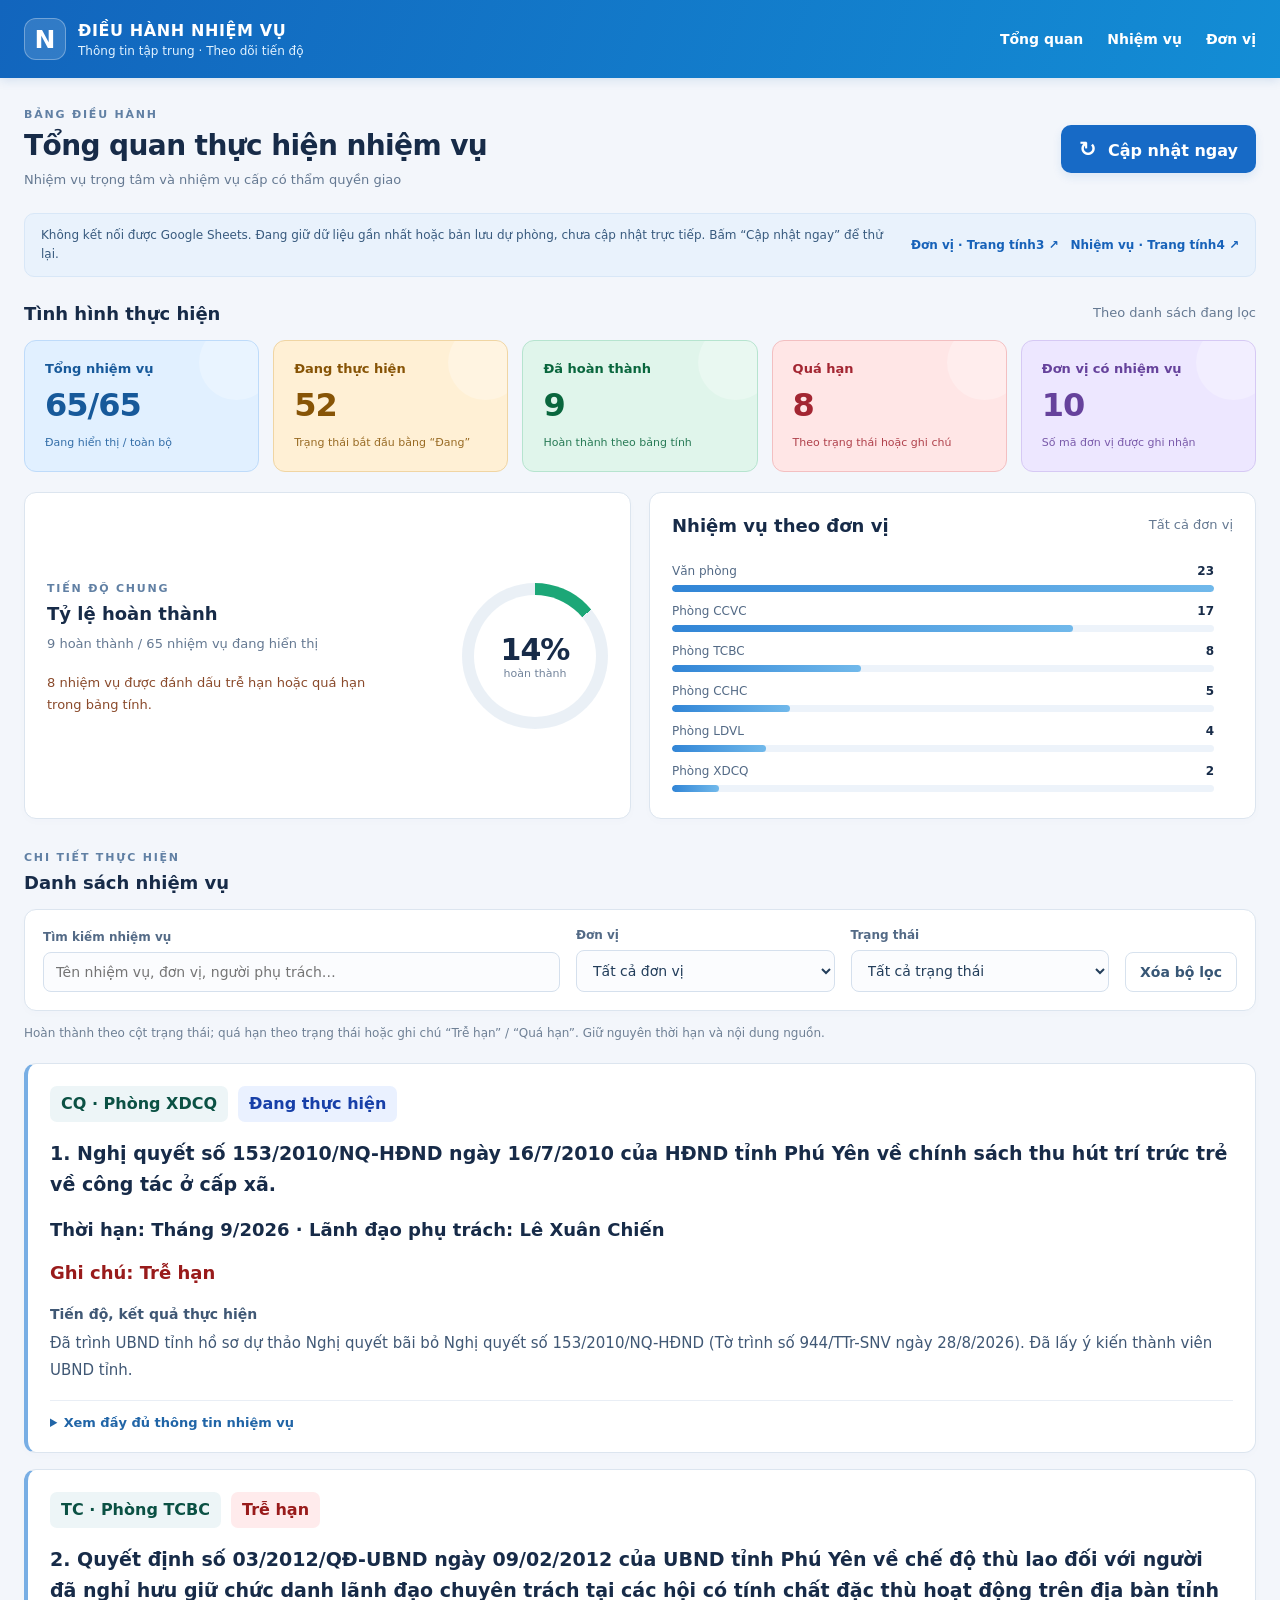
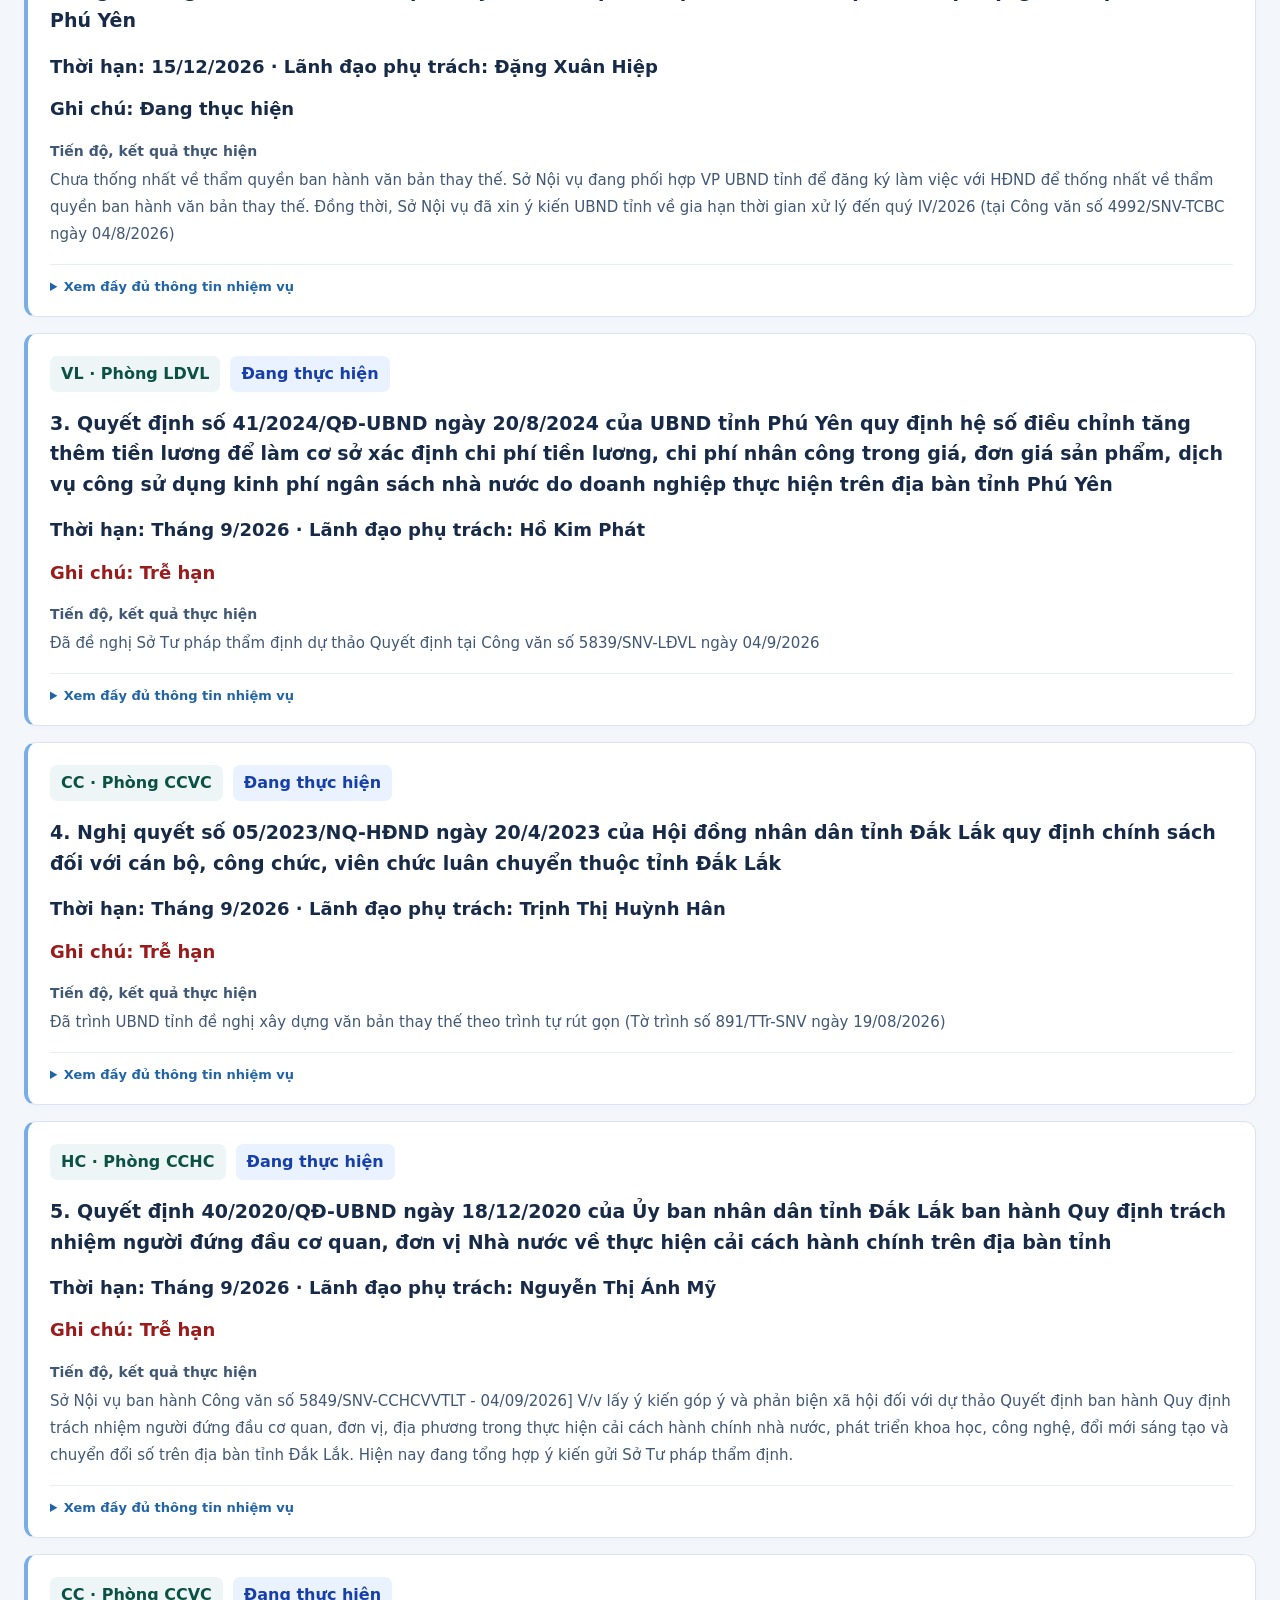
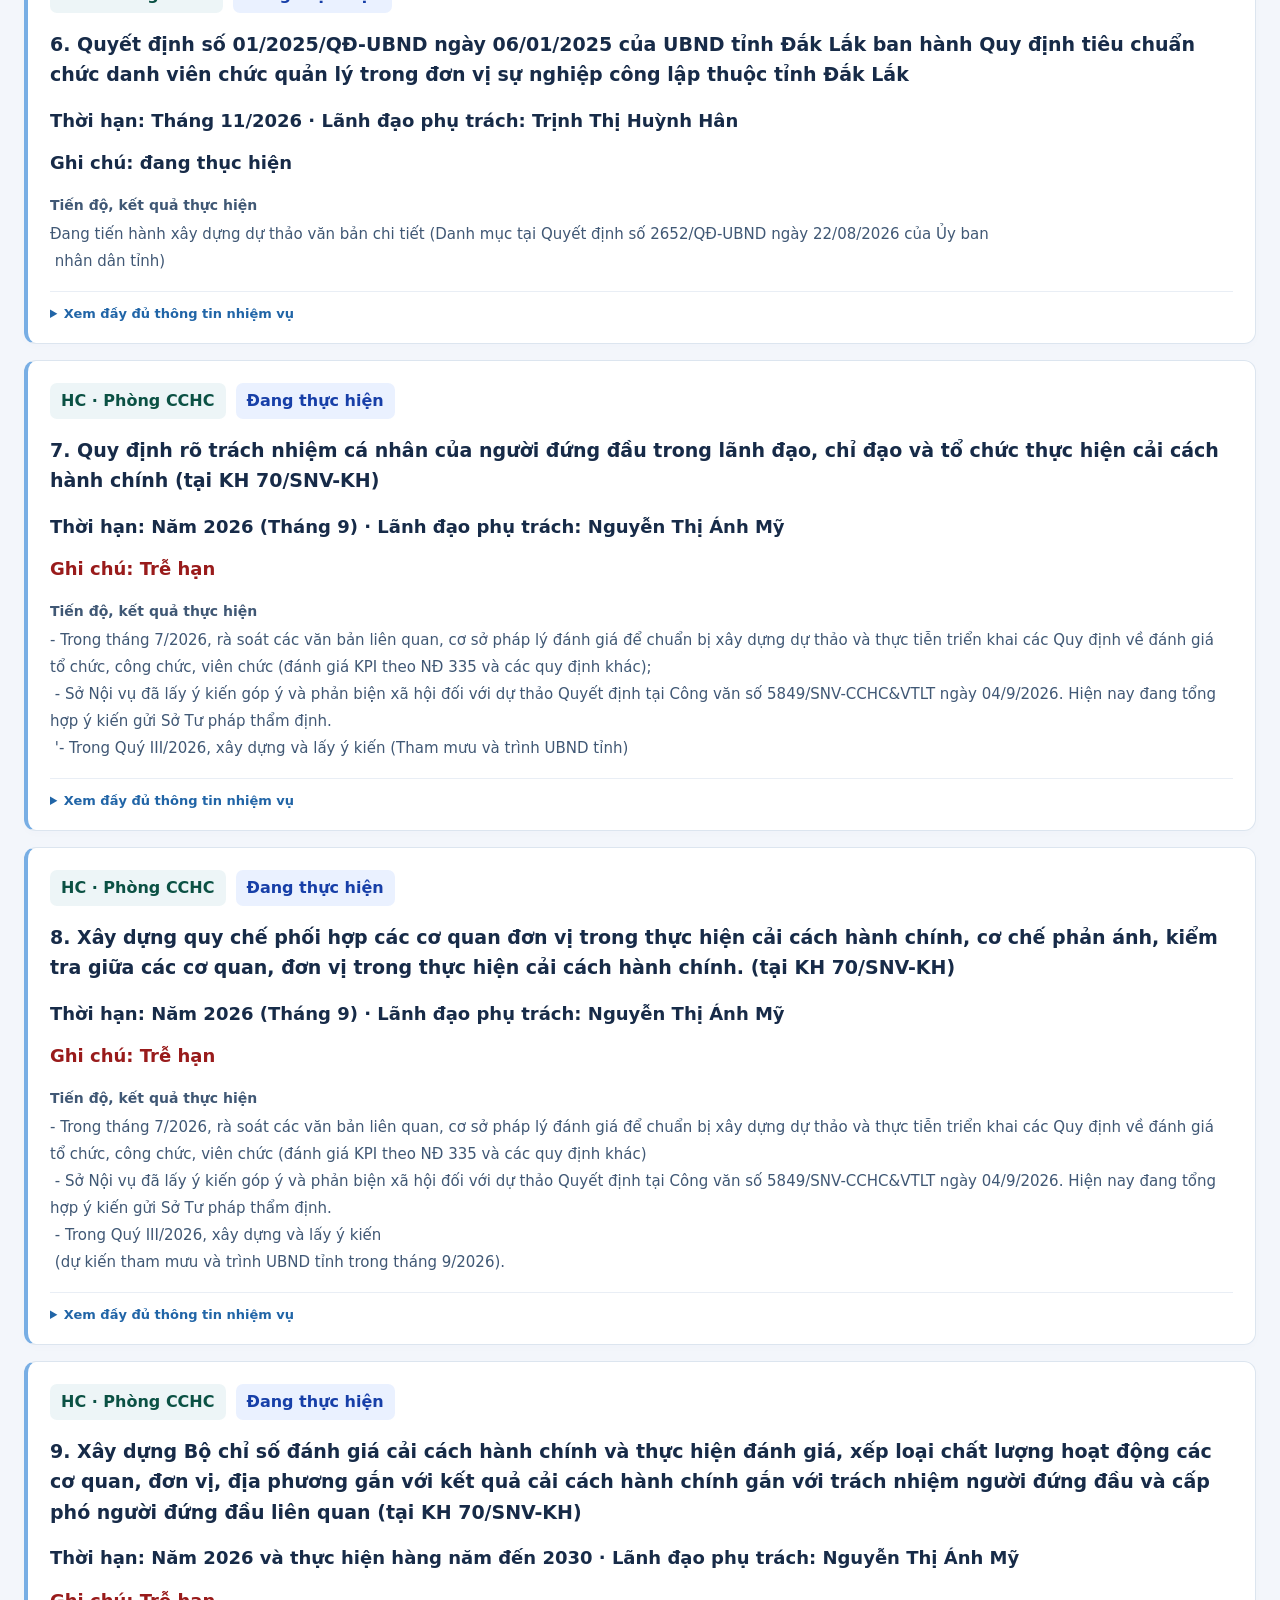
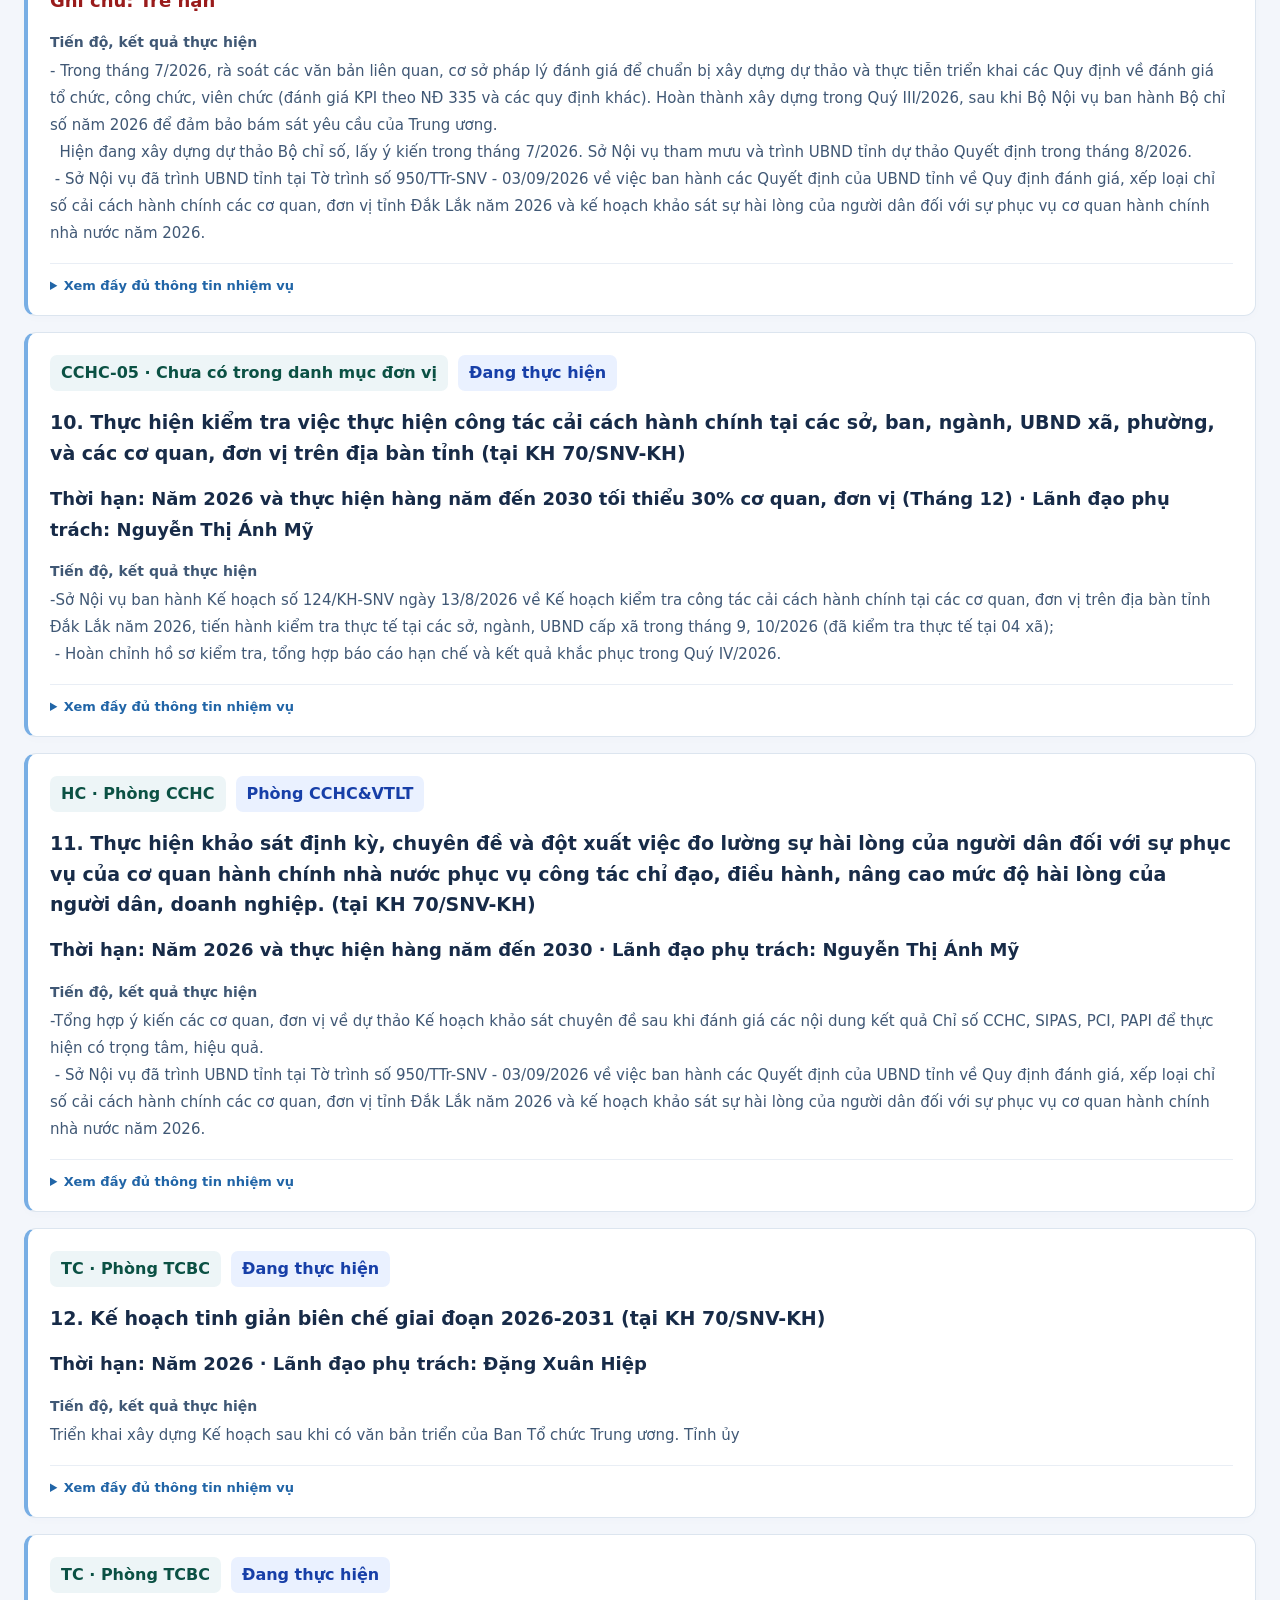
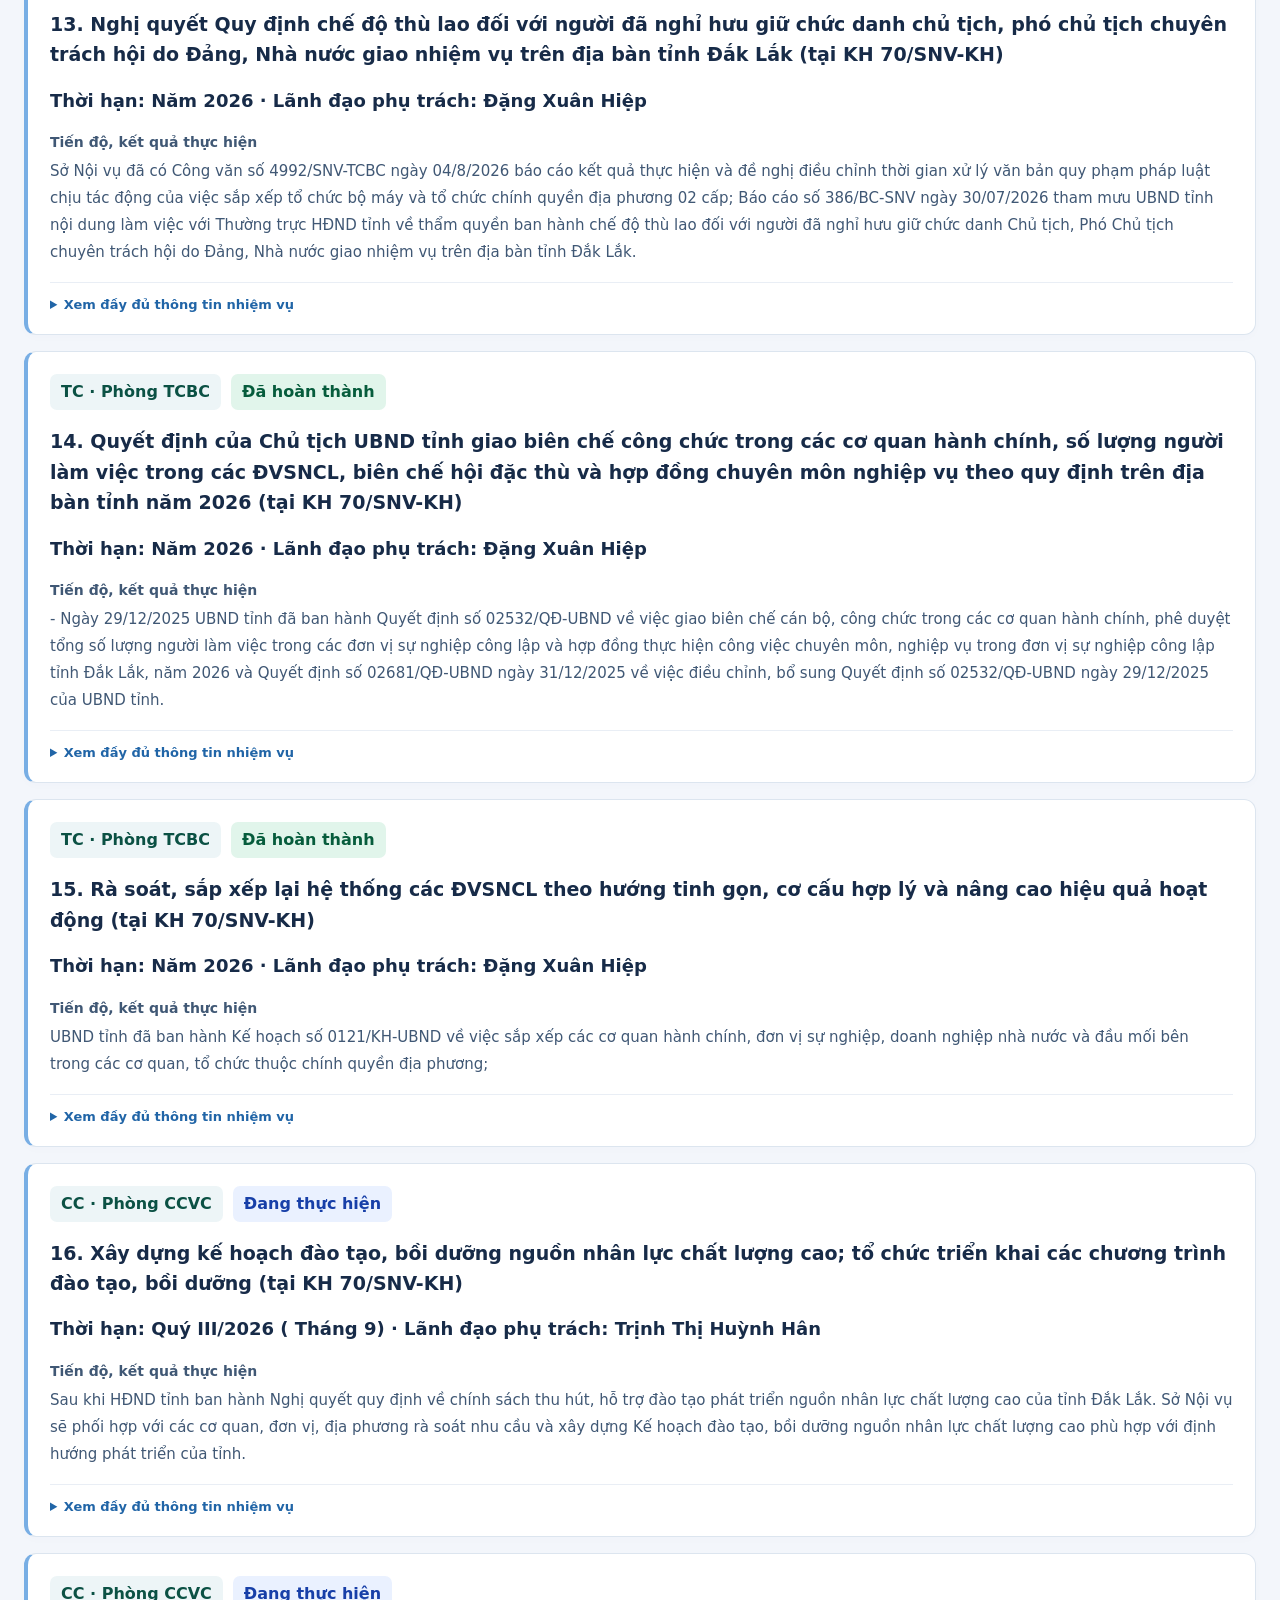
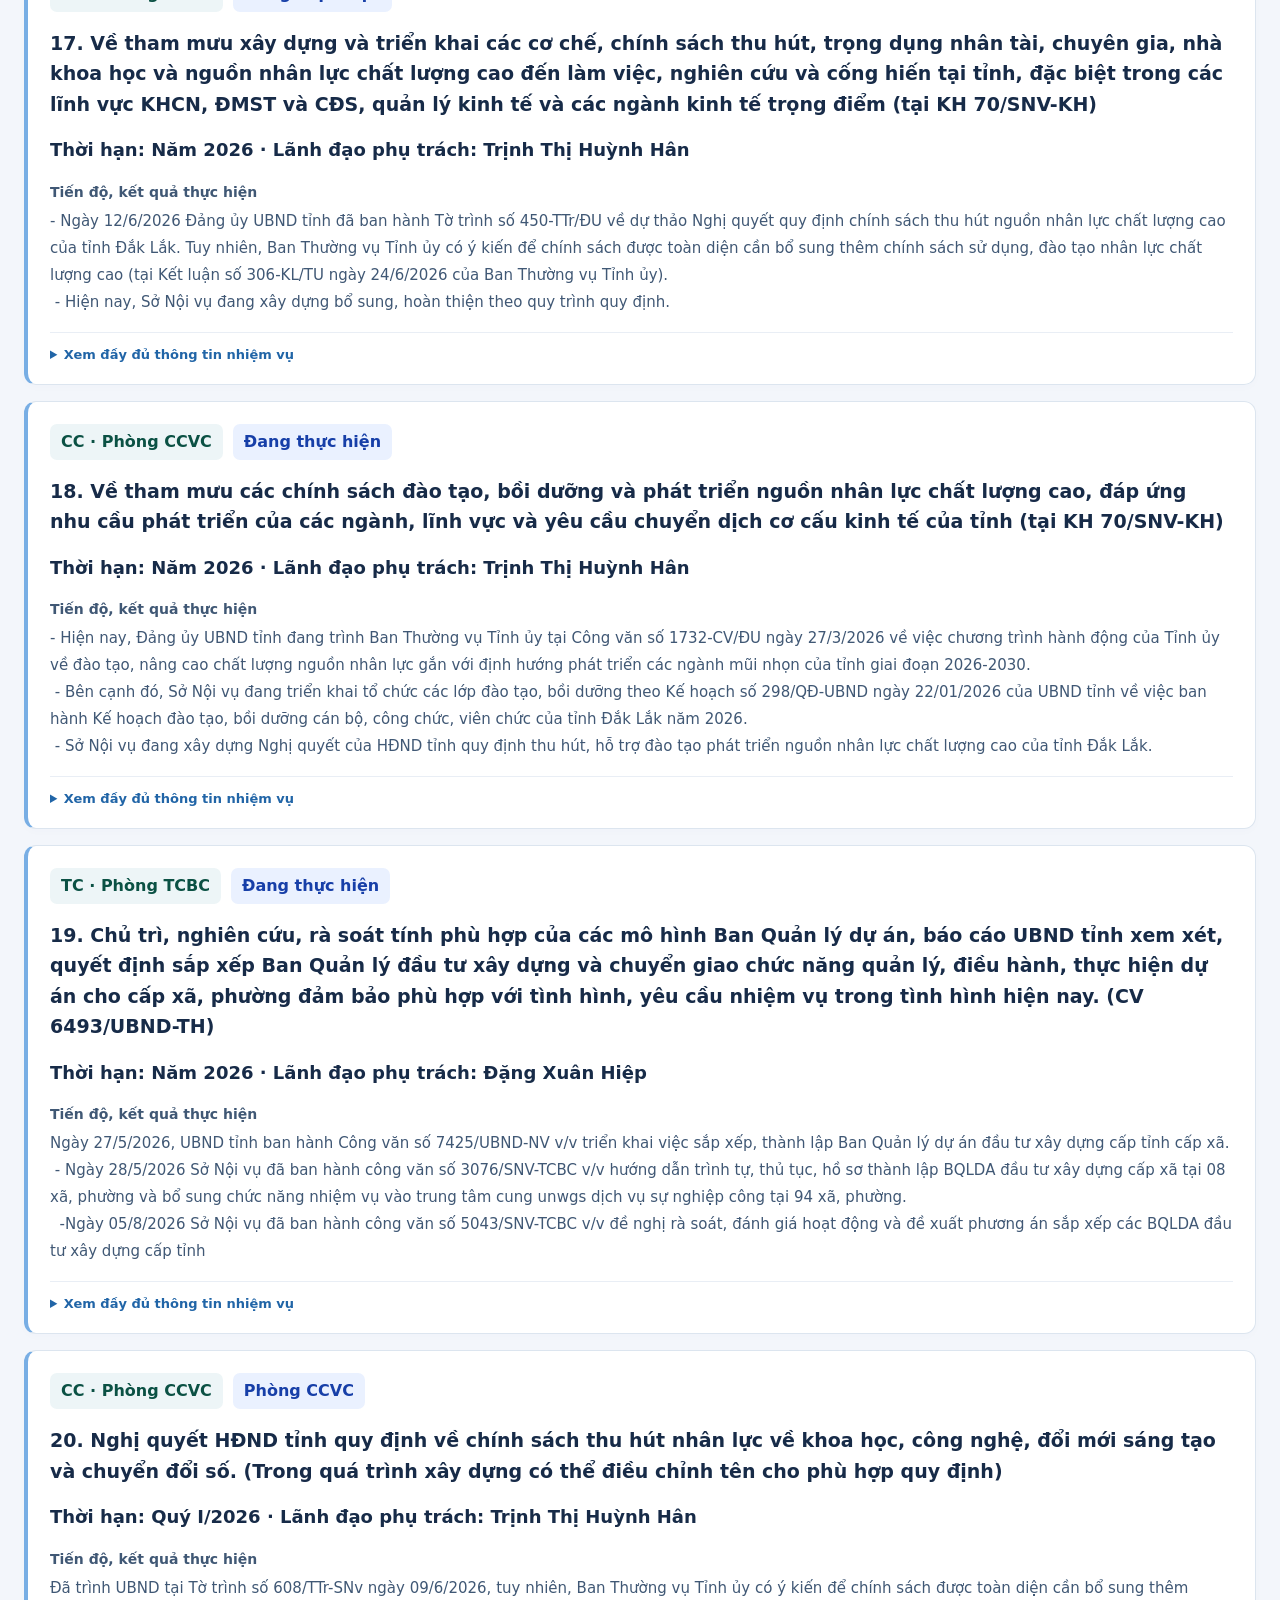
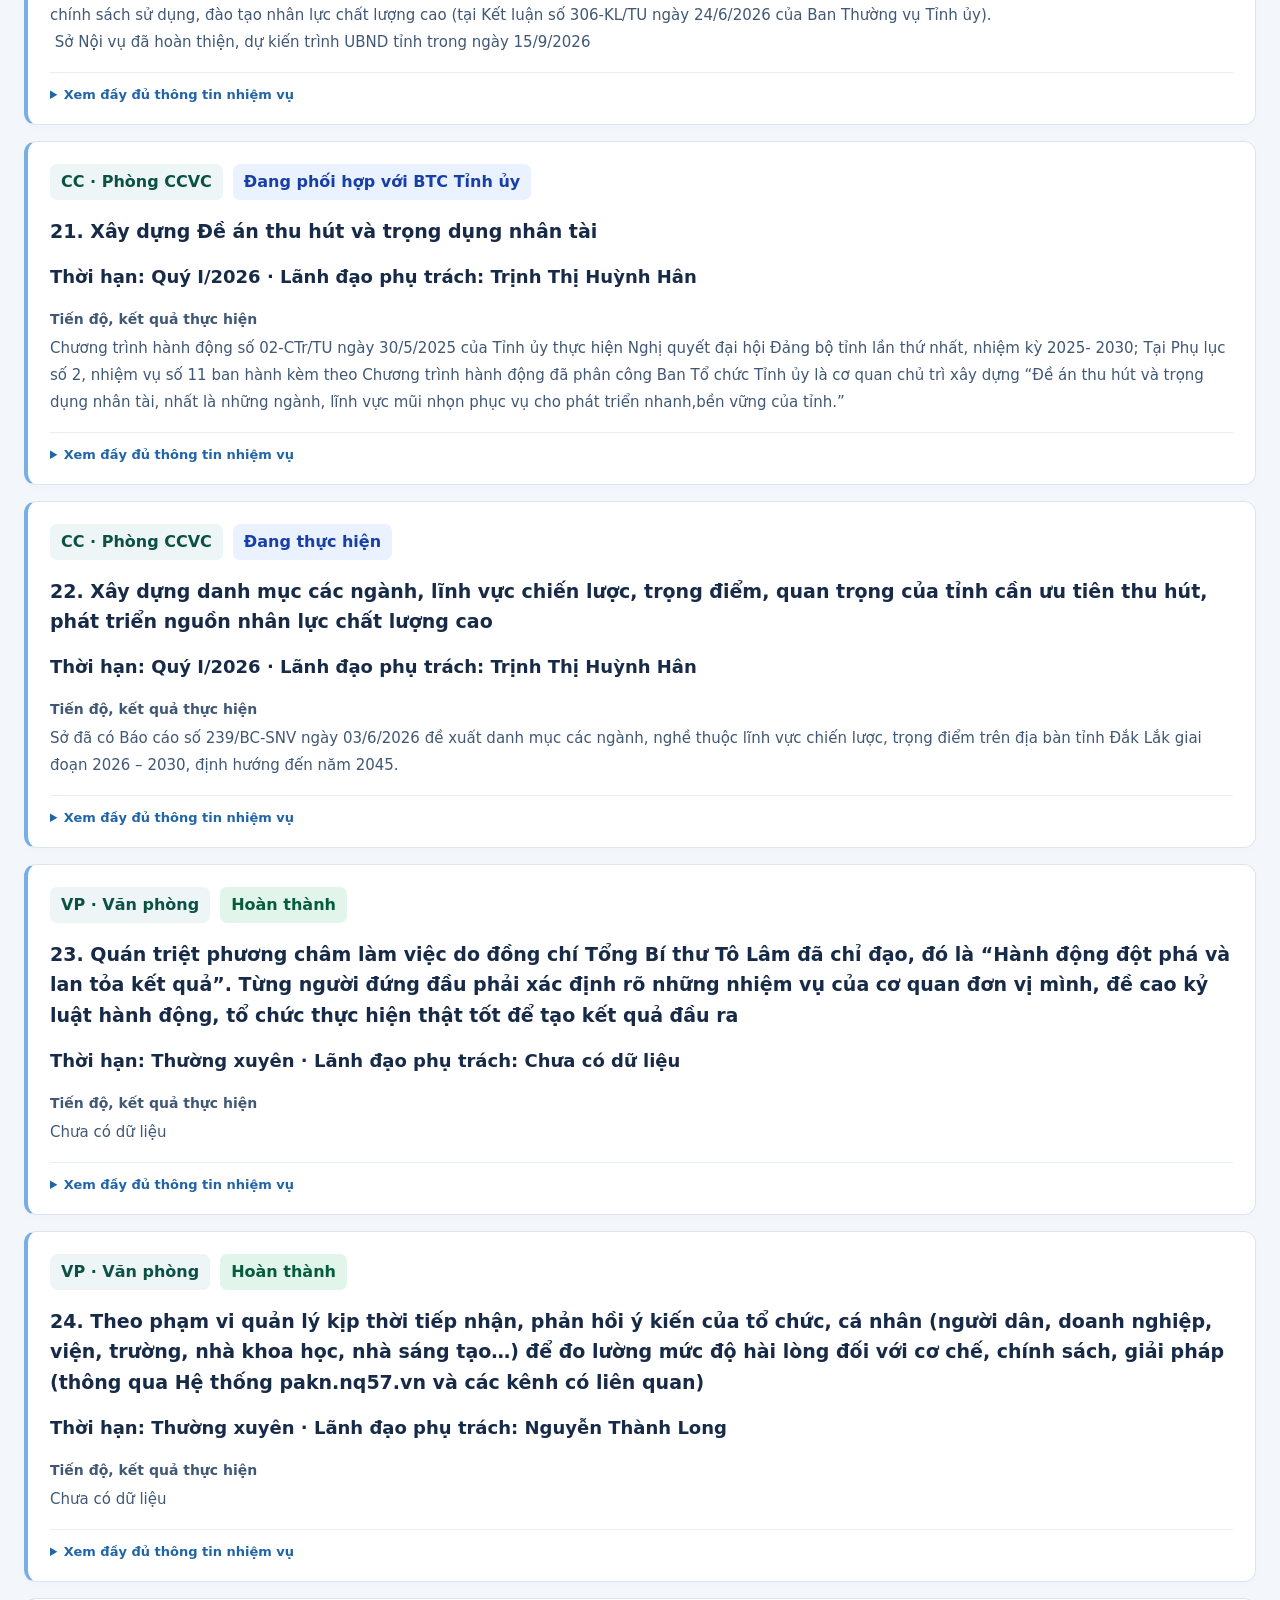
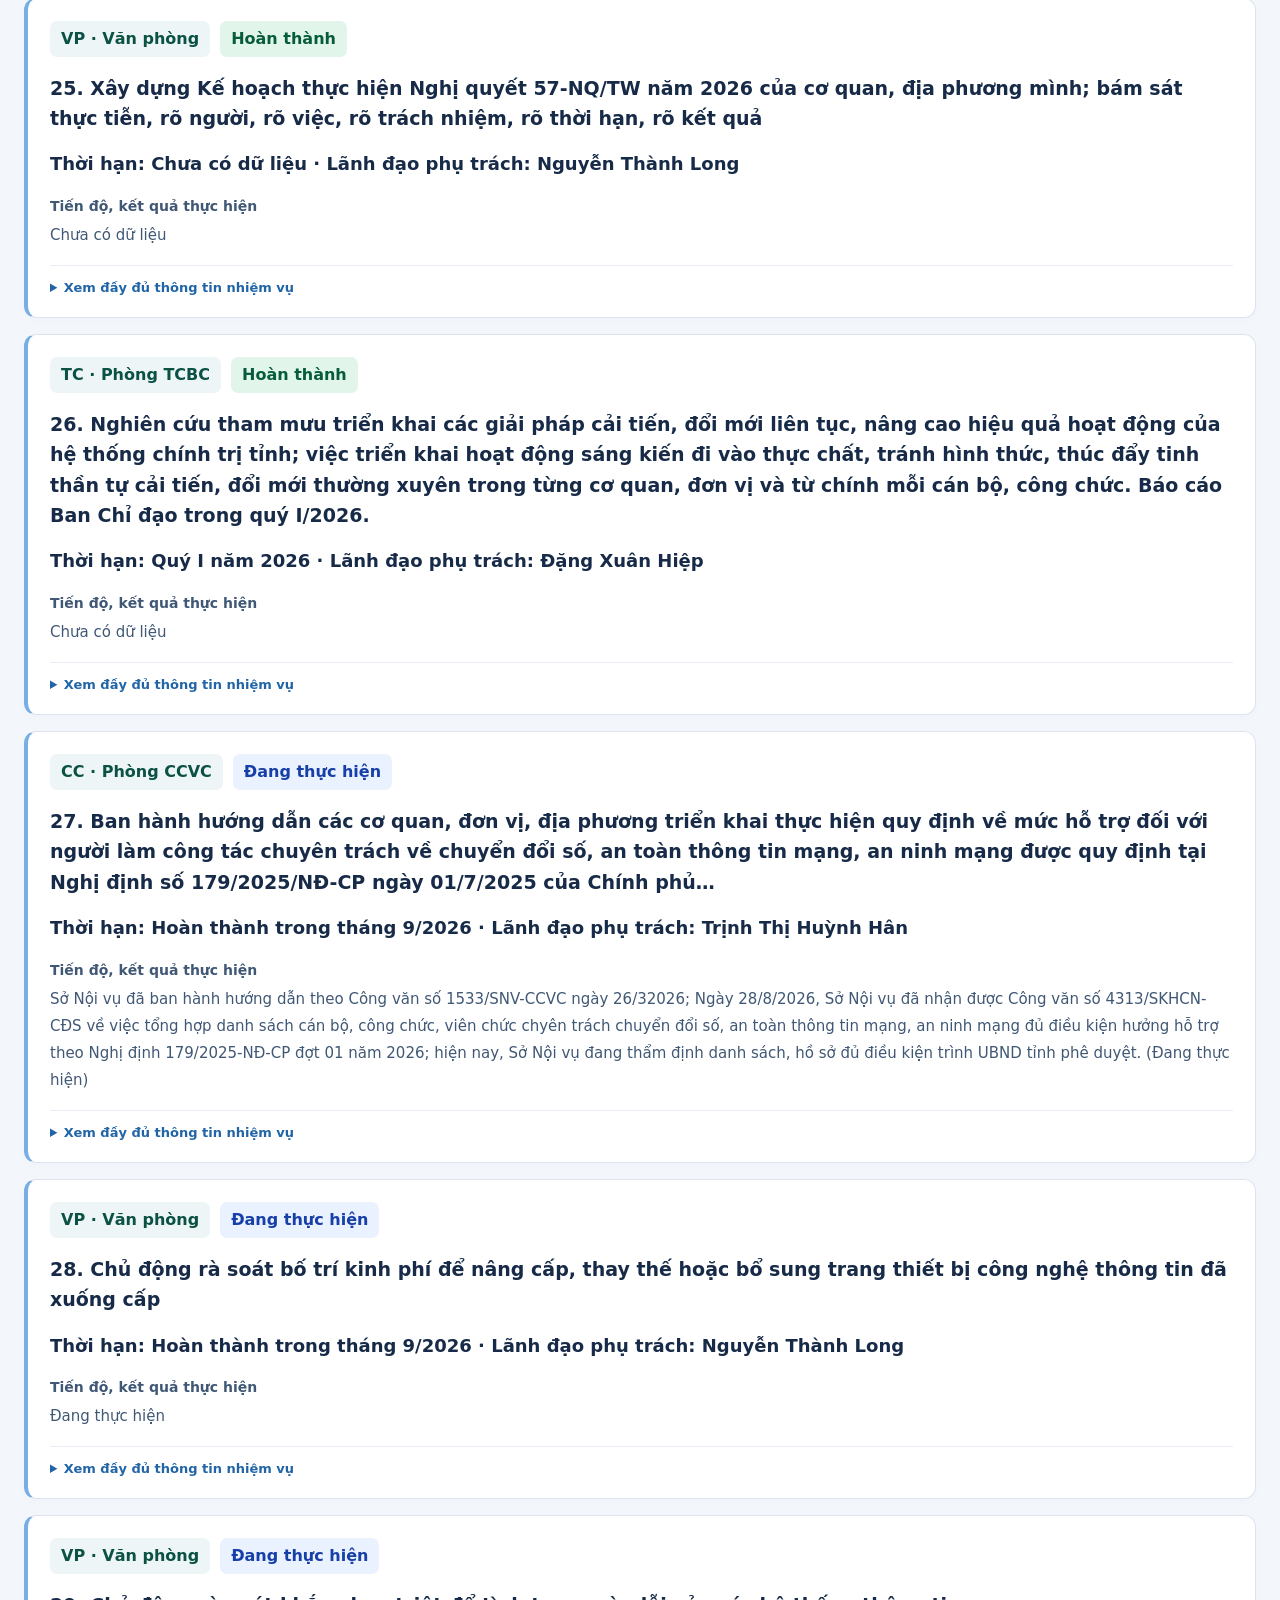
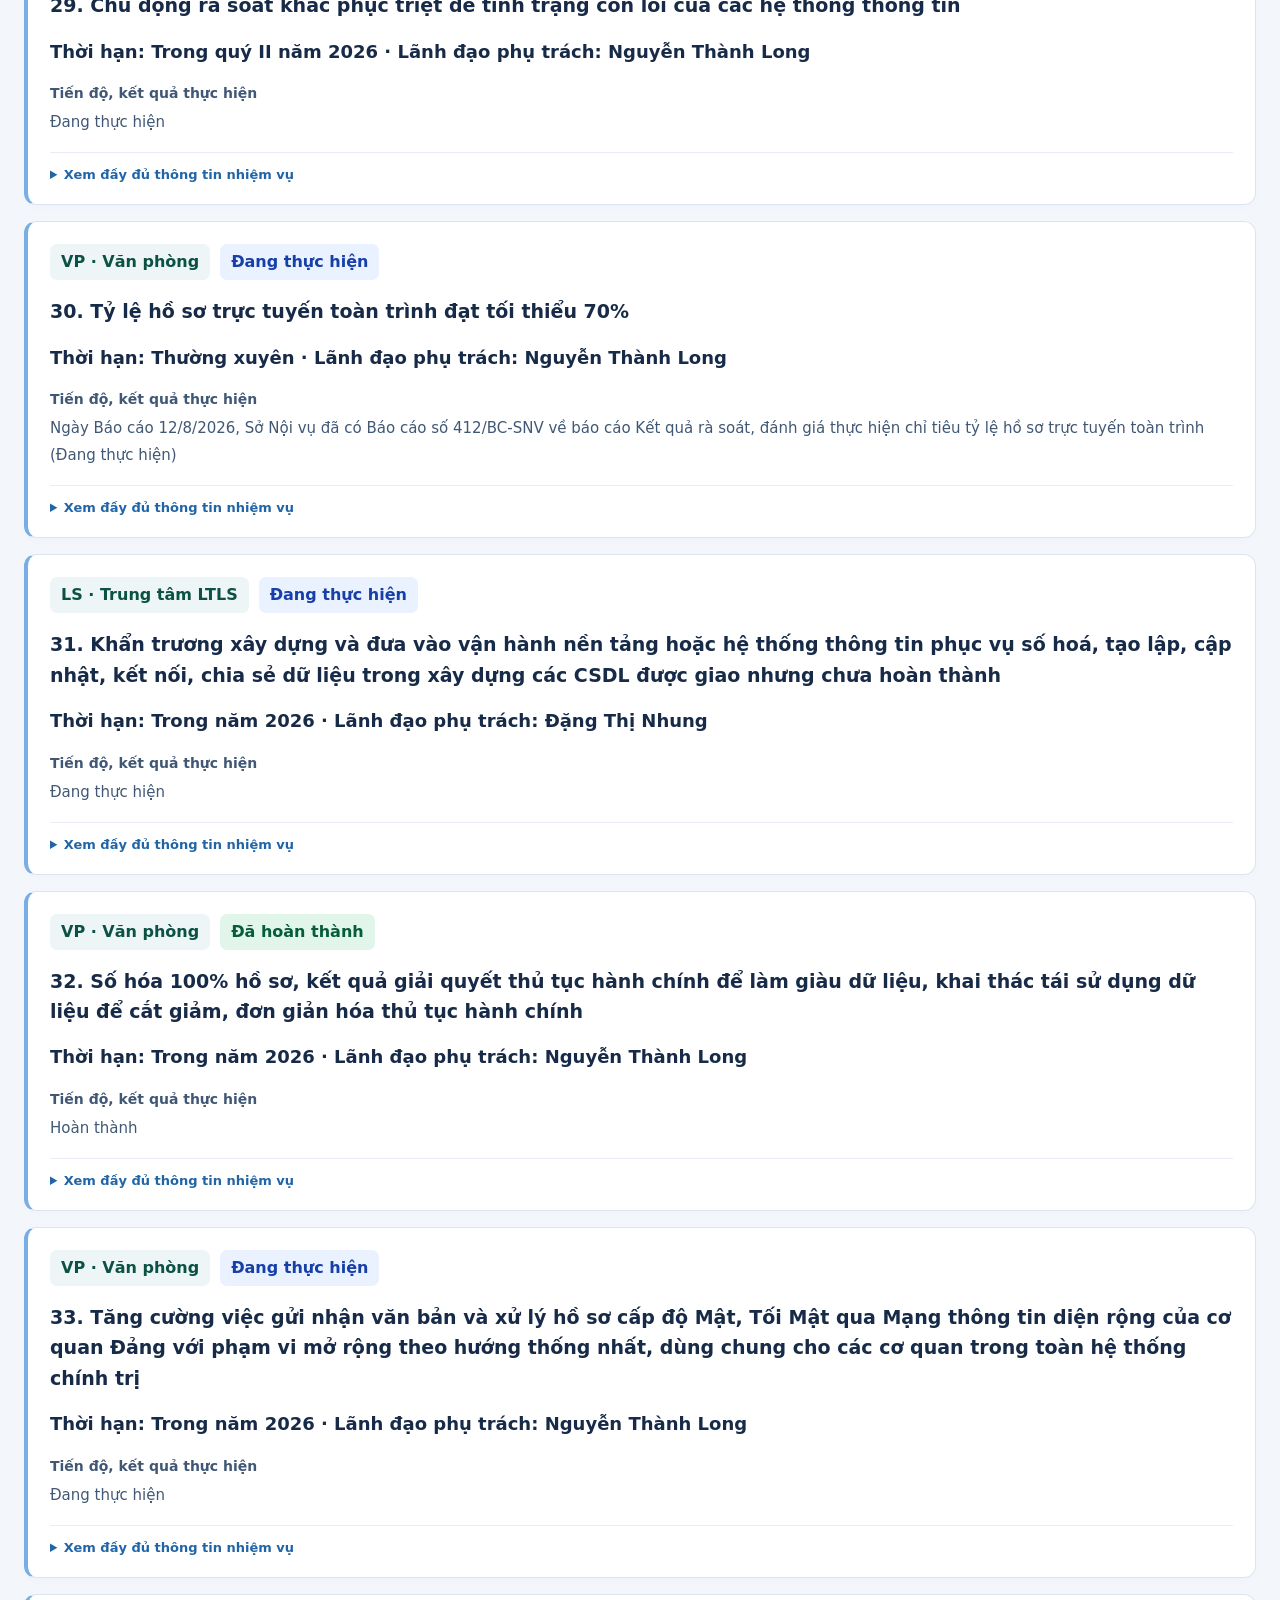
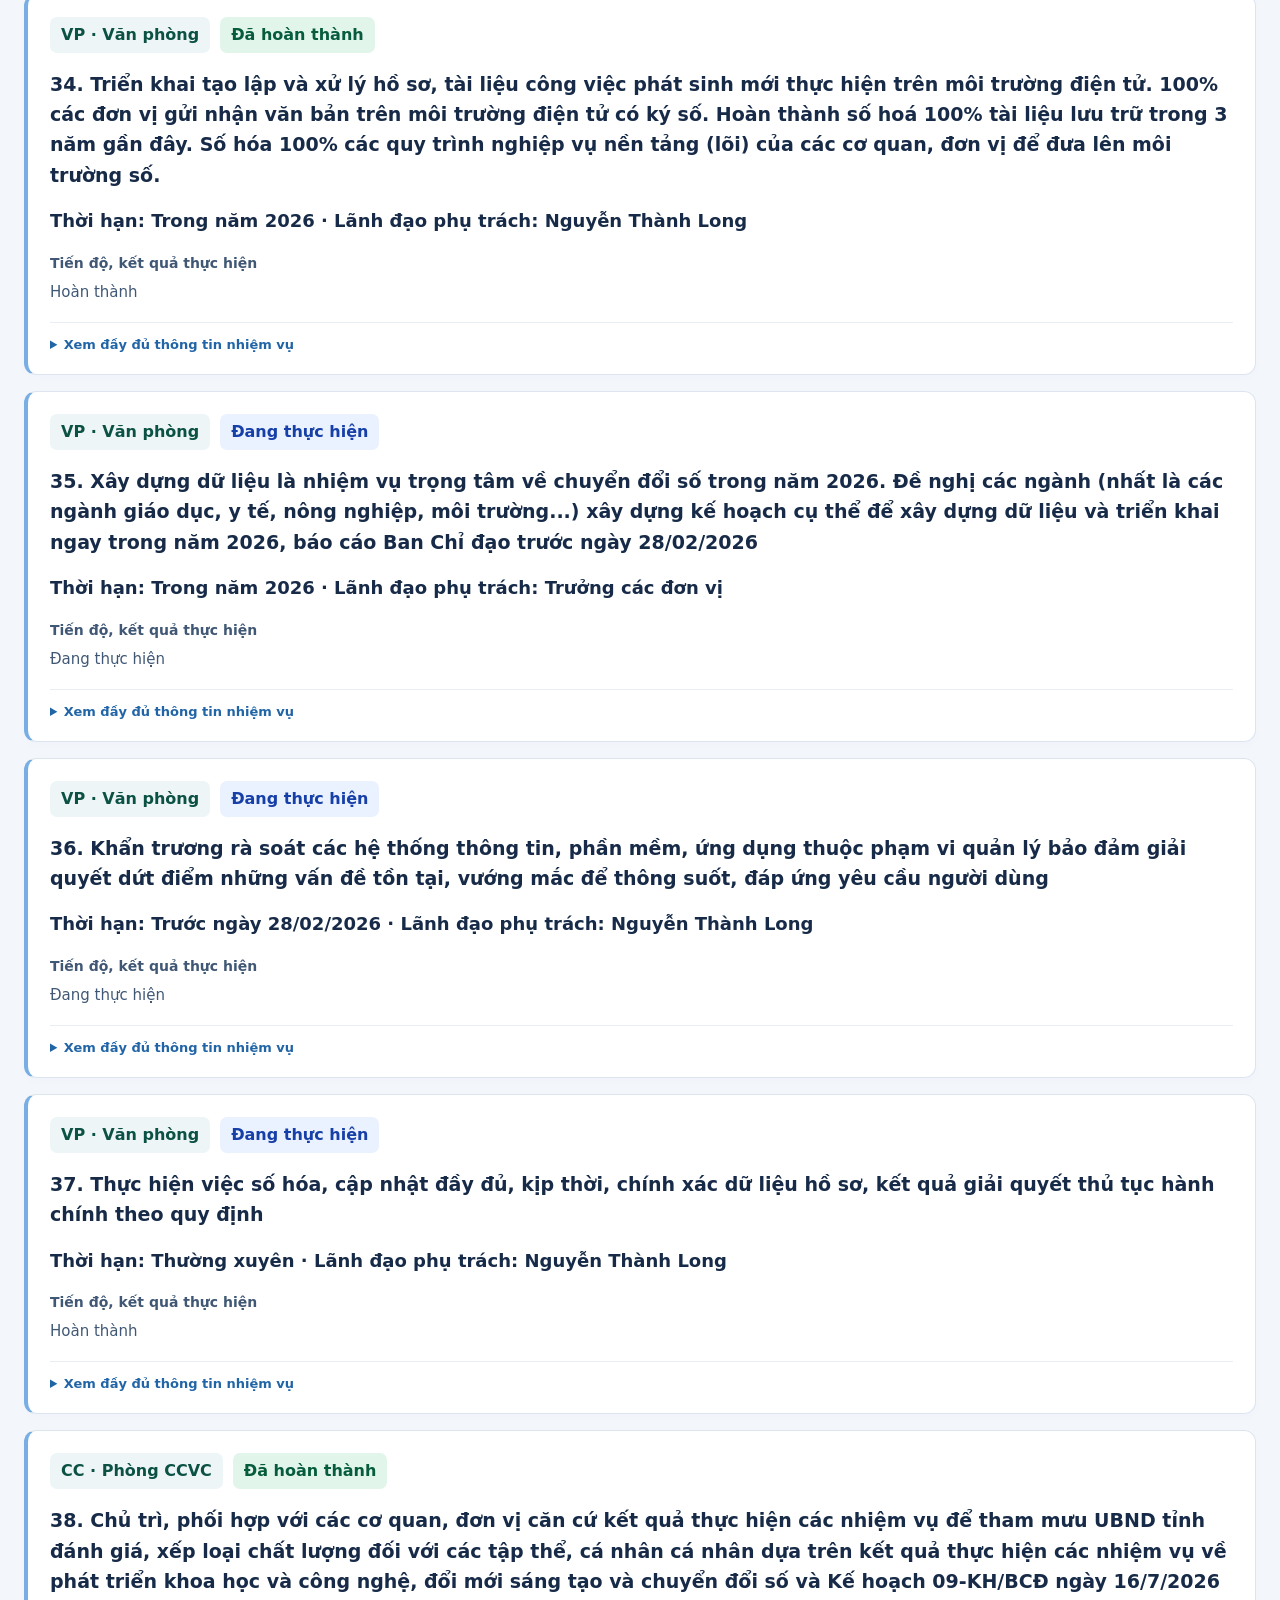
==== commit 7b407167: "Update giaodien2 preview with all-unit chart and reordered metrics" ====
--- a/giaodien2/index.html
+++ b/giaodien2/index.html
@@ -1,19 +1,19 @@
 <!doctype html>
 <html lang="vi">
 <head><meta charset="utf-8"><meta name="viewport" content="width=device-width,initial-scale=1"><title>Bảng điều hành nhiệm vụ</title>
-<link rel="stylesheet" href="dashboard.css?v=2">
+<link rel="stylesheet" href="dashboard.css?v=3">
 </head><body>
 <header class="topbar"><div class="brand"><span class="brand-mark" aria-hidden="true">N</span><div><strong>ĐIỀU HÀNH NHIỆM VỤ</strong><span>Thông tin tập trung · Theo dõi tiến độ</span></div></div><nav aria-label="Điều hướng"><a href="#overview">Tổng quan</a><a href="#task-list">Nhiệm vụ</a><a href="#directory">Đơn vị</a></nav></header>
 <main>
 <div class="page-heading"><div><p class="eyebrow">BẢNG ĐIỀU HÀNH</p><h1>Tổng quan thực hiện nhiệm vụ</h1><p class="muted">Nhiệm vụ trọng tâm và nhiệm vụ cấp có thẩm quyền giao</p></div><button id="load" class="primary"><span aria-hidden="true">↻</span> Cập nhật ngay</button></div>
 <section class="source-strip" aria-label="Nguồn dữ liệu"><p id="status" role="status">Đang mở dữ liệu…</p><div class="source-links"><a href="https://docs.google.com/spreadsheets/d/1nxTlfSaB0POG4OY9zL0QmA1qa0ZIr4foaWOIghDy3ks/edit?gid=1315345358#gid=1315345358" target="_blank" rel="noopener">Đơn vị · Trang tính3 ↗</a><a href="https://docs.google.com/spreadsheets/d/1nxTlfSaB0POG4OY9zL0QmA1qa0ZIr4foaWOIghDy3ks/edit?gid=1434454130#gid=1434454130" target="_blank" rel="noopener">Nhiệm vụ · Trang tính4 ↗</a></div></section>
 <section id="overview" aria-label="Tổng quan"><div class="section-heading"><h2>Tình hình thực hiện</h2><span class="muted">Theo danh sách đang lọc</span></div>
-<div class="statistics" aria-label="Thống kê nhiệm vụ"><div class="stat total"><span class="stat-label">Tổng nhiệm vụ</span><strong id="count">—</strong><span class="stat-hint">Đang hiển thị / toàn bộ</span></div><div class="stat completed"><span class="stat-label">Đã hoàn thành</span><strong id="completed-count">—</strong><span class="stat-hint">Hoàn thành theo bảng tính</span></div><div class="stat ongoing"><span class="stat-label">Đang thực hiện</span><strong id="ongoing-count">—</strong><span class="stat-hint">Trạng thái bắt đầu bằng “Đang”</span></div><div class="stat overdue"><span class="stat-label">Quá hạn</span><strong id="overdue-count">—</strong><span class="stat-hint">Theo trạng thái hoặc ghi chú</span></div><div class="stat units-stat"><span class="stat-label">Đơn vị có nhiệm vụ</span><strong id="filtered-units">—</strong><span class="stat-hint">Số mã đơn vị được ghi nhận</span></div></div>
-<div class="overview-grid"><section class="panel completion-panel"><div><p class="eyebrow">TIẾN ĐỘ CHUNG</p><h2>Tỷ lệ hoàn thành</h2><p id="completion-caption" class="muted">Đang mở dữ liệu…</p><p id="overview-note" class="attention"></p></div><div id="completion-ring" class="completion-ring" role="img" aria-label="Tỷ lệ hoàn thành, số liệu được hiển thị ở bên cạnh"><strong id="completion-percent">—</strong><span>hoàn thành</span></div></section><section class="panel"><div class="section-heading"><h2>Nhiệm vụ theo đơn vị</h2><span class="muted">Top 5</span></div><div id="unit-bars"></div></section></div>
+<div class="statistics" aria-label="Thống kê nhiệm vụ"><div class="stat total"><span class="stat-label">Tổng nhiệm vụ</span><strong id="count">—</strong><span class="stat-hint">Đang hiển thị / toàn bộ</span></div><div class="stat ongoing"><span class="stat-label">Đang thực hiện</span><strong id="ongoing-count">—</strong><span class="stat-hint">Trạng thái bắt đầu bằng “Đang”</span></div><div class="stat completed"><span class="stat-label">Đã hoàn thành</span><strong id="completed-count">—</strong><span class="stat-hint">Hoàn thành theo bảng tính</span></div><div class="stat overdue"><span class="stat-label">Quá hạn</span><strong id="overdue-count">—</strong><span class="stat-hint">Theo trạng thái hoặc ghi chú</span></div><div class="stat units-stat"><span class="stat-label">Đơn vị có nhiệm vụ</span><strong id="filtered-units">—</strong><span class="stat-hint">Số mã đơn vị được ghi nhận</span></div></div>
+<div class="overview-grid"><section class="panel completion-panel"><div><p class="eyebrow">TIẾN ĐỘ CHUNG</p><h2>Tỷ lệ hoàn thành</h2><p id="completion-caption" class="muted">Đang mở dữ liệu…</p><p id="overview-note" class="attention"></p></div><div id="completion-ring" class="completion-ring" role="img" aria-label="Tỷ lệ hoàn thành, số liệu được hiển thị ở bên cạnh"><strong id="completion-percent">—</strong><span>hoàn thành</span></div></section><section class="panel"><div class="section-heading"><h2>Nhiệm vụ theo đơn vị</h2><span class="muted">Tất cả đơn vị</span></div><div id="unit-bars" tabindex="0" role="region" aria-label="Nhiệm vụ theo tất cả đơn vị, cuộn để xem thêm"></div></section></div>
 </section>
 <section id="task-list"><div class="section-heading"><div><p class="eyebrow">CHI TIẾT THỰC HIỆN</p><h2>Danh sách nhiệm vụ</h2></div></div>
 <div class="panel filter-panel"><div class="search-field"><label for="search">Tìm kiếm nhiệm vụ</label><input id="search" type="search" placeholder="Tên nhiệm vụ, đơn vị, người phụ trách…"></div><div><label for="group">Đơn vị</label><select id="group"><option value="">Tất cả đơn vị</option></select></div><div><label for="state">Trạng thái</label><select id="state"><option value="">Tất cả trạng thái</option></select></div><button id="reset" class="secondary">Xóa bộ lọc</button></div>
 <p class="data-note">Hoàn thành theo cột trạng thái; quá hạn theo trạng thái hoặc ghi chú “Trễ hạn” / “Quá hạn”. Giữ nguyên thời hạn và nội dung nguồn.</p><p id="sheet-title" hidden></p><p id="empty" class="panel empty" hidden>Không có nhiệm vụ phù hợp. Hãy thử từ khóa khác hoặc xóa bộ lọc.</p><section class="cards" id="cards" aria-label="Danh sách nhiệm vụ"></section></section>
 <section id="directory" class="panel directory"><div class="section-heading"><h2>Danh mục đơn vị</h2><span class="directory-count"><span id="unit-count">0</span> đơn vị</span></div><div class="table-wrap"><table><thead><tr><th>Mã đơn vị</th><th>Tên đơn vị</th><th>Người phụ trách</th><th>Gmail</th><th>SĐT</th></tr></thead><tbody id="units"></tbody></table></div></section>
 <footer>Dữ liệu được lưu trong trình duyệt. Bấm “Cập nhật ngay” để đọc bản mới từ Google Sheets.</footer>
-</main><script src="app.js?v=03f68b738f84"></script></body></html>
+</main><script src="app.js?v=608460a34e20"></script></body></html>
--- a/giaodien2/dashboard.css
+++ b/giaodien2/dashboard.css
@@ -1 +1,3 @@
 *{box-sizing:border-box}html{scroll-behavior:smooth;scroll-padding-top:24px}body{margin:0;background:#f3f6fb;color:#172b48;font:16px system-ui,-apple-system,BlinkMacSystemFont,"Segoe UI",sans-serif}a{color:#1762b9;text-decoration:none}a:hover{text-decoration:underline}button,input,select{font:inherit}button{cursor:pointer}button:disabled{opacity:.6;cursor:wait}button:focus-visible,a:focus-visible,input:focus-visible,select:focus-visible,summary:focus-visible{outline:3px solid #73b7ff;outline-offset:3px}.topbar{background:linear-gradient(110deg,#1265bd,#138dd5);color:white;padding:18px max(24px,calc((100vw - 1360px)/2));display:flex;align-items:center;justify-content:space-between;gap:24px;box-shadow:0 2px 10px #185ca325}.brand{display:flex;gap:12px;align-items:center}.brand-mark{display:grid;place-items:center;width:42px;height:42px;border-radius:12px;background:#ffffff22;border:1px solid #ffffff50;font-size:25px;font-weight:800}.brand strong{font-size:16px;letter-spacing:.6px}.brand span:not(.brand-mark){display:block;font-size:12px;margin-top:4px;color:#e1f2ff}nav{display:flex;gap:24px}nav a{color:white;font-size:14px;font-weight:600}main{max-width:1408px;margin:auto;padding:30px 24px}.page-heading{display:flex;justify-content:space-between;align-items:center;gap:20px;margin-bottom:22px}h1{font-size:28px;letter-spacing:-.6px;margin:5px 0 8px}h2{font-size:18px;margin:0}h3{font-size:19px;line-height:1.6;margin:16px 0}h4{font-size:14px;margin:18px 0 8px;color:#405875}.eyebrow{font-size:11px;font-weight:800;letter-spacing:1.8px;color:#6180a4;margin:0 0 8px}.muted{color:#657992;font-size:13px;line-height:1.6;margin:0}.primary{border:0;background:#176ac6;color:white;border-radius:10px;padding:12px 18px;font-weight:700;white-space:nowrap;box-shadow:0 4px 10px #176ac61c}.primary span{font-size:21px;margin-right:6px}.secondary{border:1px solid #d7e2ee;background:white;color:#385776;border-radius:8px;padding:11px 14px;font-size:14px;font-weight:600}.source-strip{background:#e9f2fc;border:1px solid #d8e7f7;border-radius:10px;padding:12px 16px;display:flex;gap:12px;align-items:center;justify-content:space-between;margin-bottom:26px}.source-strip p{font-size:12px;line-height:1.6;margin:0;color:#385a7e}.source-links{display:flex;flex-wrap:wrap;gap:12px;font-size:12px;font-weight:600;flex-shrink:0}.section-heading{display:flex;justify-content:space-between;align-items:center;gap:16px;margin-bottom:16px}.statistics{display:grid;grid-template-columns:repeat(5,minmax(0,1fr));gap:14px;margin-bottom:20px}.stat{padding:20px;border:1px solid;border-radius:12px;display:flex;flex-direction:column;gap:10px;position:relative;overflow:hidden}.stat:after{content:"";position:absolute;right:-16px;top:-16px;width:75px;height:75px;border-radius:50%;background:#ffffff45}.stat-label{font-size:13px;font-weight:700}.stat strong{font-size:32px;letter-spacing:-1px;line-height:1.2}.stat-hint{font-size:11px;line-height:1.5;opacity:.85}.total{background:#e1f0ff;border-color:#bedbfa;color:#17599a}.completed{background:#e0f5eb;border-color:#b6e4cf;color:#09663d}.ongoing{background:#fff0d5;border-color:#f0d5a3;color:#875406}.overdue{background:#ffe6e6;border-color:#f3bfc1;color:#a32632}.units-stat{background:#ede7ff;border-color:#d6c9f4;color:#66429c}.panel{background:white;border:1px solid #dce5ef;border-radius:12px;padding:22px;box-shadow:0 3px 8px #28436c04}.overview-grid{display:grid;grid-template-columns:1fr 1fr;gap:18px;margin-bottom:32px}.completion-panel{display:flex;justify-content:space-between;align-items:center;gap:24px}.completion-panel h2{margin-bottom:10px}.attention{font-size:13px;line-height:1.7;color:#8a4a2b;margin-top:18px;max-width:320px}.completion-ring{--completion:0%;background:conic-gradient(#1ca777 var(--completion),#eaf0f6 0);border-radius:50%;width:146px;height:146px;flex-shrink:0;display:flex;flex-direction:column;align-items:center;justify-content:center;position:relative}.completion-ring:before{content:"";position:absolute;inset:12px;background:white;border-radius:50%}.completion-ring>*{position:relative}.completion-ring strong{font-size:30px;letter-spacing:-1px}.completion-ring span{font-size:11px;color:#73849b}.bar-item{margin:12px 0}.bar-label{display:flex;justify-content:space-between;gap:12px;font-size:12px;margin-bottom:7px}.bar-label span{color:#536a86}.bar-track{height:7px;border-radius:6px;background:#edf3fa;overflow:hidden}.bar-fill{height:100%;background:linear-gradient(90deg,#3185d6,#71b9eb);border-radius:6px}.filter-panel{display:grid;grid-template-columns:2fr 1fr 1fr auto;gap:16px;align-items:end;padding:18px;margin-bottom:12px}label{display:block;font-size:12px;font-weight:700;color:#536a86;margin-bottom:8px}input,select{width:100%;min-width:0;border:1px solid #d5e0ed;background:#fbfcfe;color:#233e5b;border-radius:8px;padding:11px 12px;font-size:14px}.data-note{font-size:12px;color:#6f8095;line-height:1.7;margin-bottom:20px}.cards{display:grid;grid-template-columns:1fr;gap:16px}article{background:white;border:1px solid #dce5ef;border-left:4px solid #78aee4;border-radius:12px;padding:22px;overflow-wrap:anywhere;box-shadow:0 3px 8px #28436c04}.tools{display:flex;gap:10px;flex-wrap:wrap}.badge{font-size:16px;font-weight:700;background:#edf5f7;color:#0b5144;padding:6px 11px;border-radius:7px;line-height:1.5}.badge.active{color:#173fa8;background:#eaf1ff}.badge.done{color:#065c3c;background:#e1f5eb}.badge.late,.task-note.late{color:#991b1b}.badge.late{background:#ffebec}.task-meta,.task-note{font-size:18px;font-weight:600;line-height:1.7;margin:12px 0}.progress{white-space:pre-wrap;line-height:1.8;font-size:15px;color:#405875;margin:0 0 16px}details{border-top:1px solid #e9eef5;padding-top:14px}summary{color:#2165a7;font-size:13px;font-weight:600;cursor:pointer}dl{display:grid;grid-template-columns:230px 1fr;gap:12px 18px;margin-top:18px;font-size:14px;line-height:1.7}dt{color:#6c809a}dd{margin:0;white-space:pre-wrap}.directory{margin-top:30px}.directory-count{font-size:12px;color:#597491;background:#edf3fa;border-radius:20px;padding:6px 12px}.table-wrap{overflow:auto}table{border-collapse:collapse;width:100%;text-align:left;font-size:14px}th{background:#f4f7fb;font-size:12px;color:#5d7390;white-space:nowrap}th,td{padding:14px 16px;border-bottom:1px solid #e8eef5}tbody tr:hover{background:#f8fbff}.empty{text-align:center;color:#657992}[hidden]{display:none!important}footer{text-align:center;font-size:12px;color:#788ca5;padding:28px 0 4px;line-height:1.7}@media(max-width:1050px){.statistics{grid-template-columns:repeat(3,1fr)}.source-strip{flex-direction:column;align-items:flex-start}.filter-panel{grid-template-columns:2fr 1fr 1fr}.filter-panel button{grid-column:1/-1;justify-self:end}}@media(max-width:700px){main{padding:24px 16px}.topbar{padding:16px;flex-wrap:wrap;gap:14px}nav{gap:20px}.brand strong{font-size:14px}.page-heading{align-items:flex-start;flex-direction:column;gap:12px}h1{font-size:25px}.statistics{grid-template-columns:repeat(2,minmax(0,1fr));gap:10px}.stat{padding:16px}.stat strong{font-size:28px}.overview-grid{grid-template-columns:1fr}.completion-panel{gap:16px}.completion-ring{width:120px;height:120px}.filter-panel{grid-template-columns:1fr 1fr}.search-field{grid-column:1/-1}.filter-panel button{justify-self:stretch}.section-heading{align-items:flex-start}.section-heading>.muted{font-size:11px}.panel,article{padding:18px}.task-meta,.task-note{font-size:17px}.source-links{flex-shrink:1}.source-strip{padding:12px}dl{grid-template-columns:1fr;gap:5px}dd{margin-bottom:12px}.attention{font-size:12px}h3{font-size:18px}}@media(prefers-reduced-motion:reduce){html{scroll-behavior:auto}}
+
+#unit-bars{max-height:244px;overflow-y:auto;overscroll-behavior:contain;scrollbar-gutter:stable;padding-right:12px}#unit-bars:focus-visible{outline:3px solid #73b7ff;outline-offset:4px}#unit-bars::-webkit-scrollbar{width:7px}#unit-bars::-webkit-scrollbar-thumb{background:#c0d2e5;border-radius:8px}
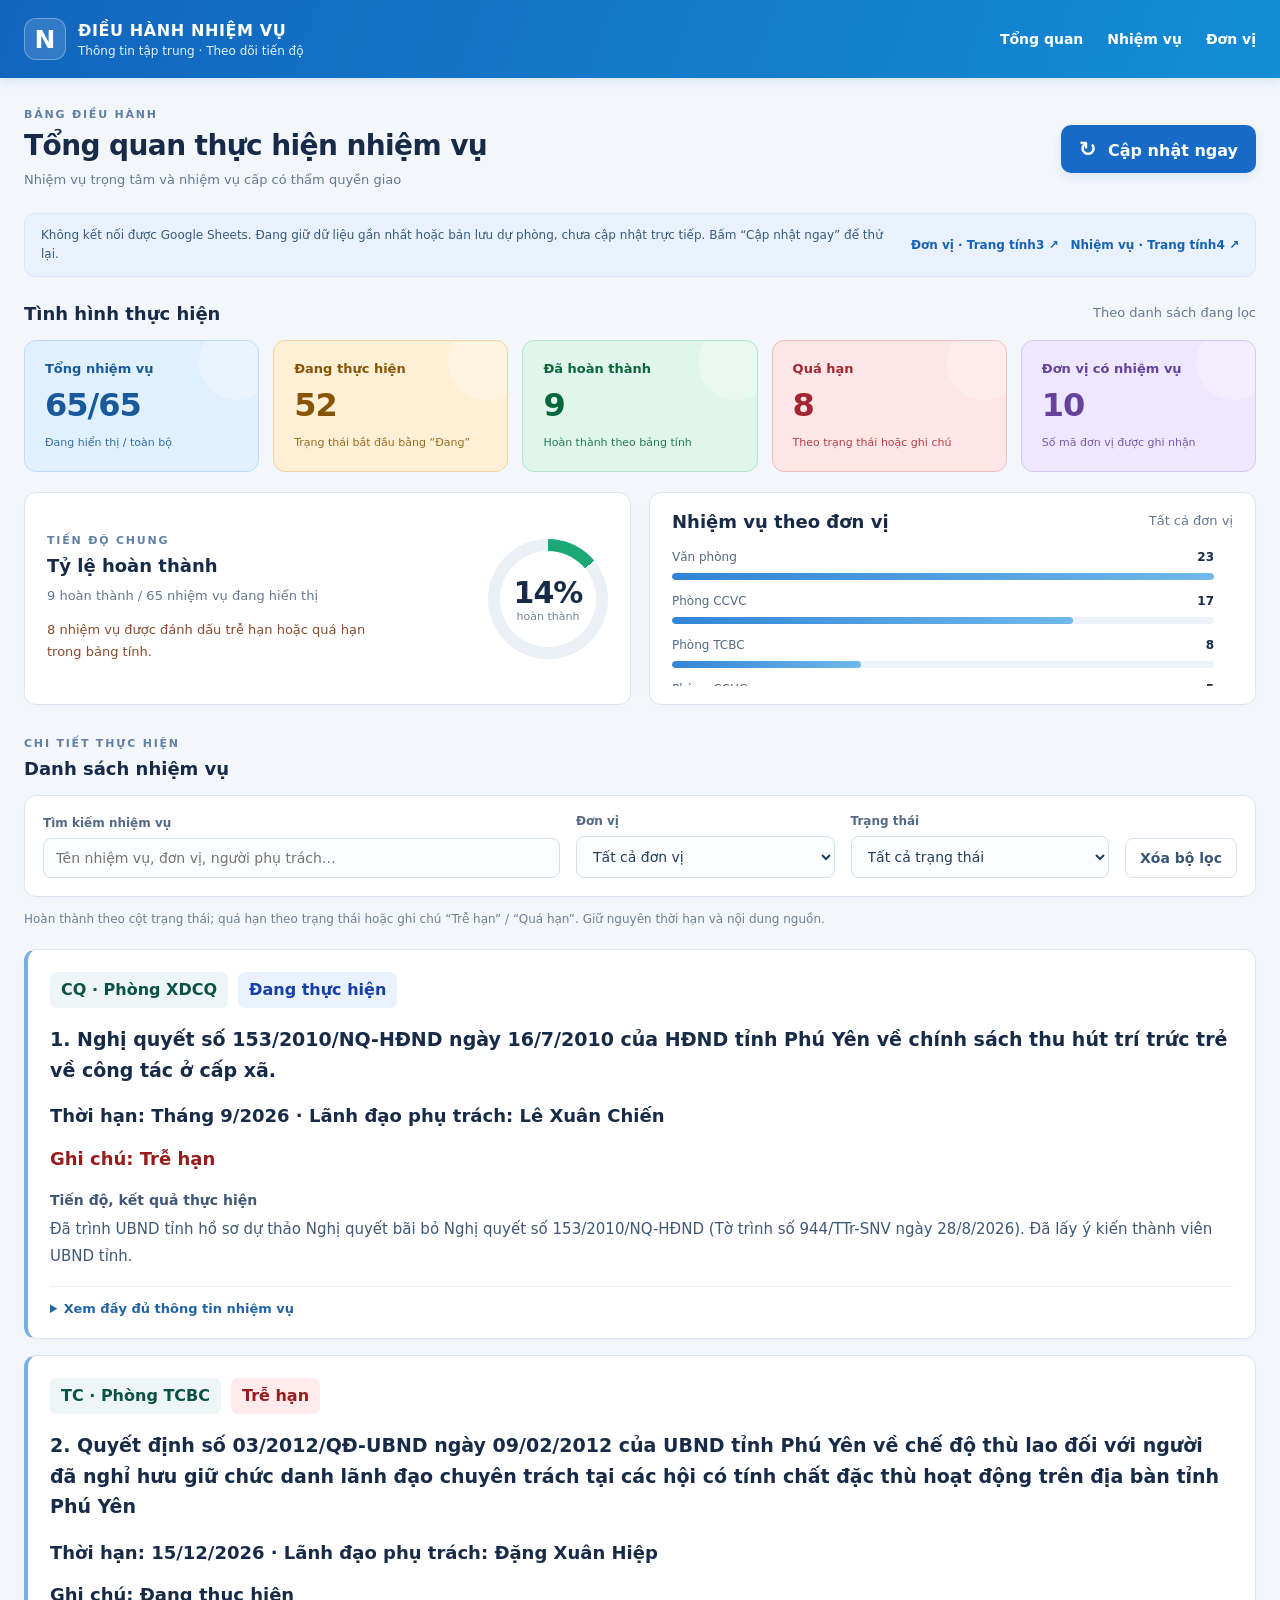
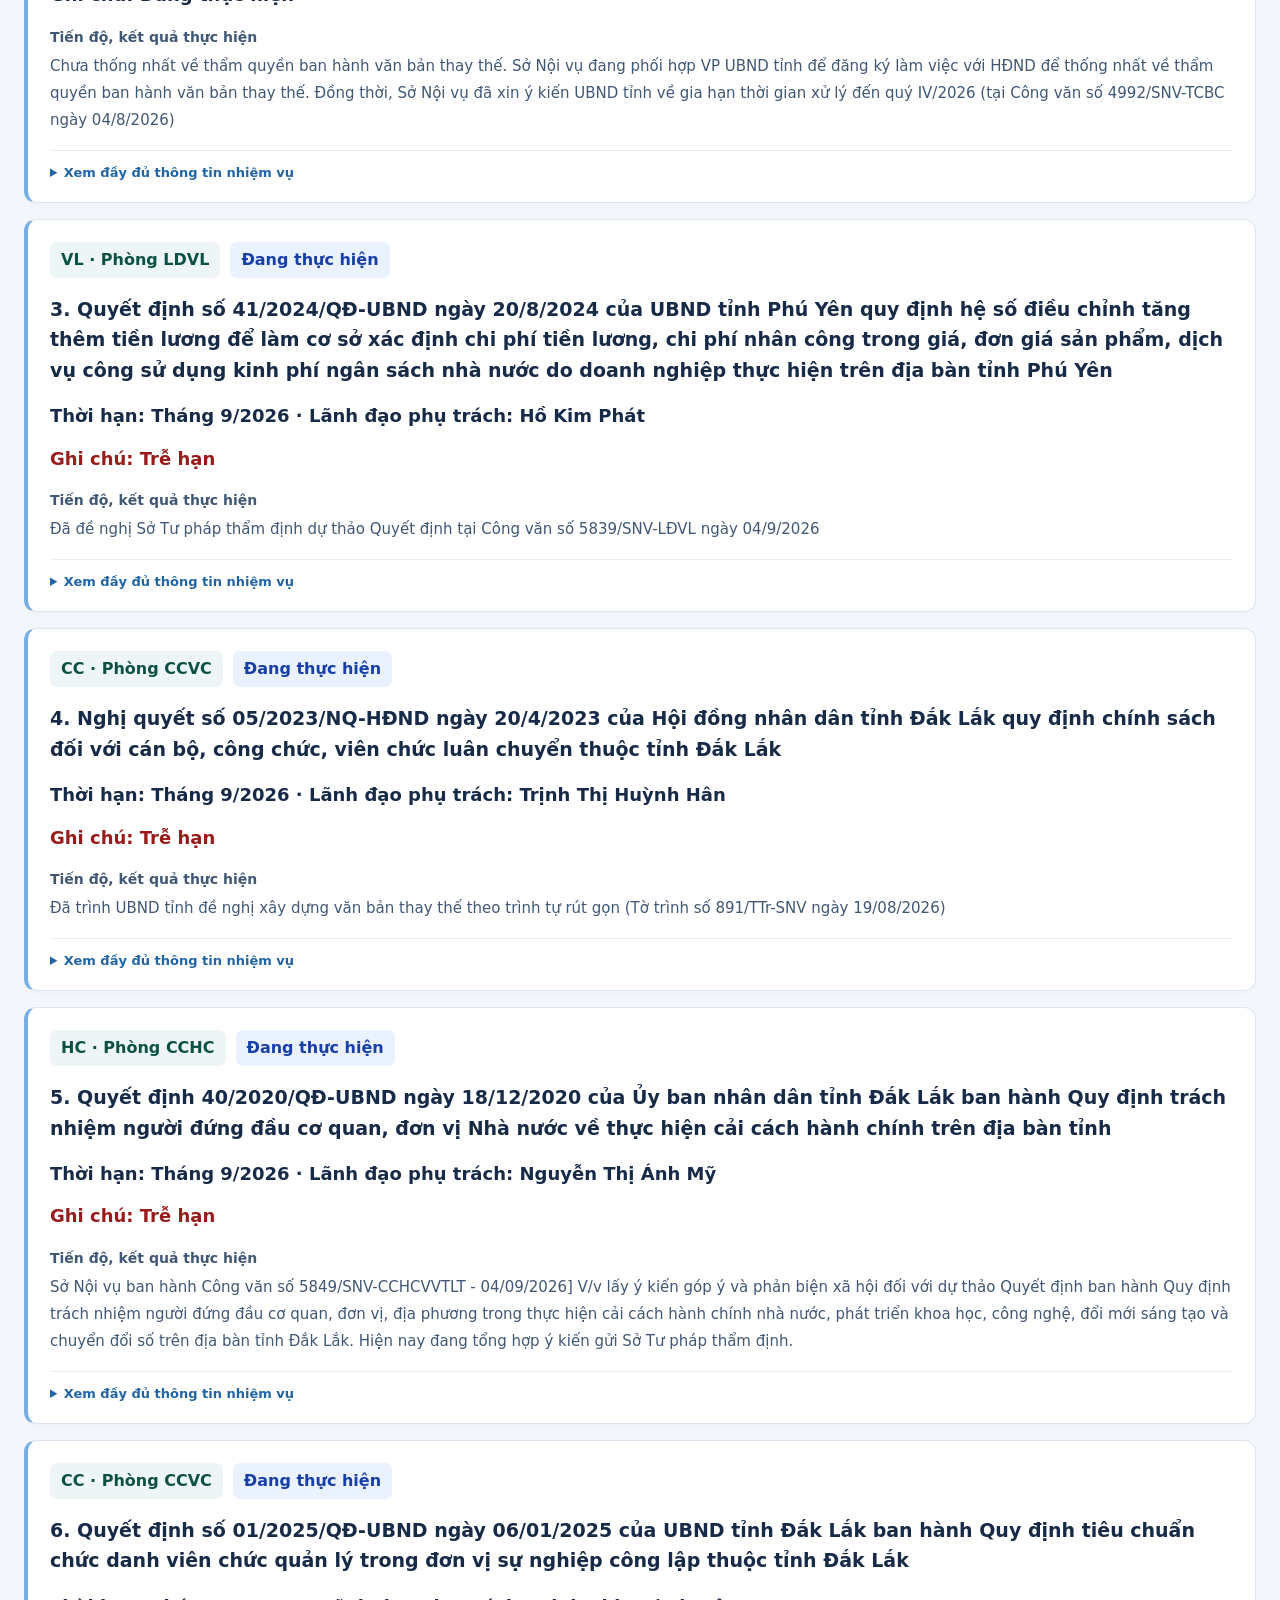
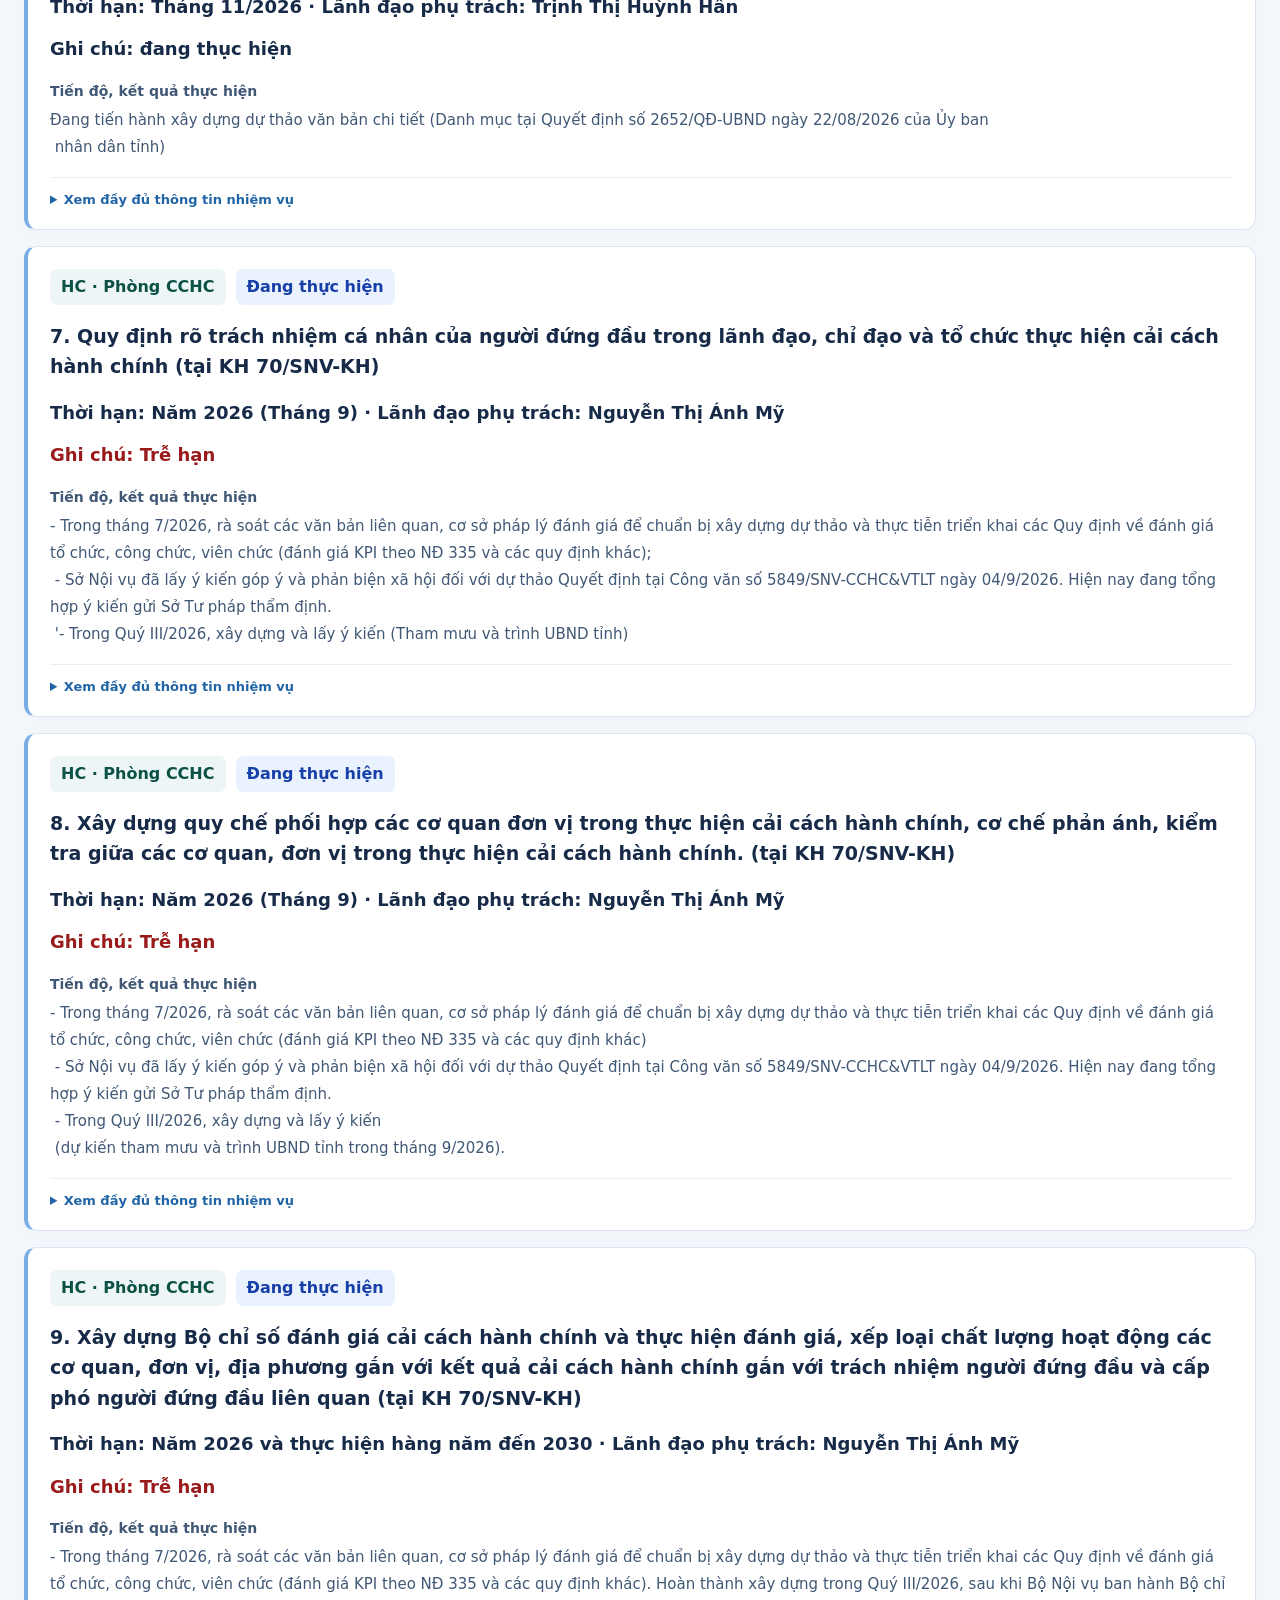
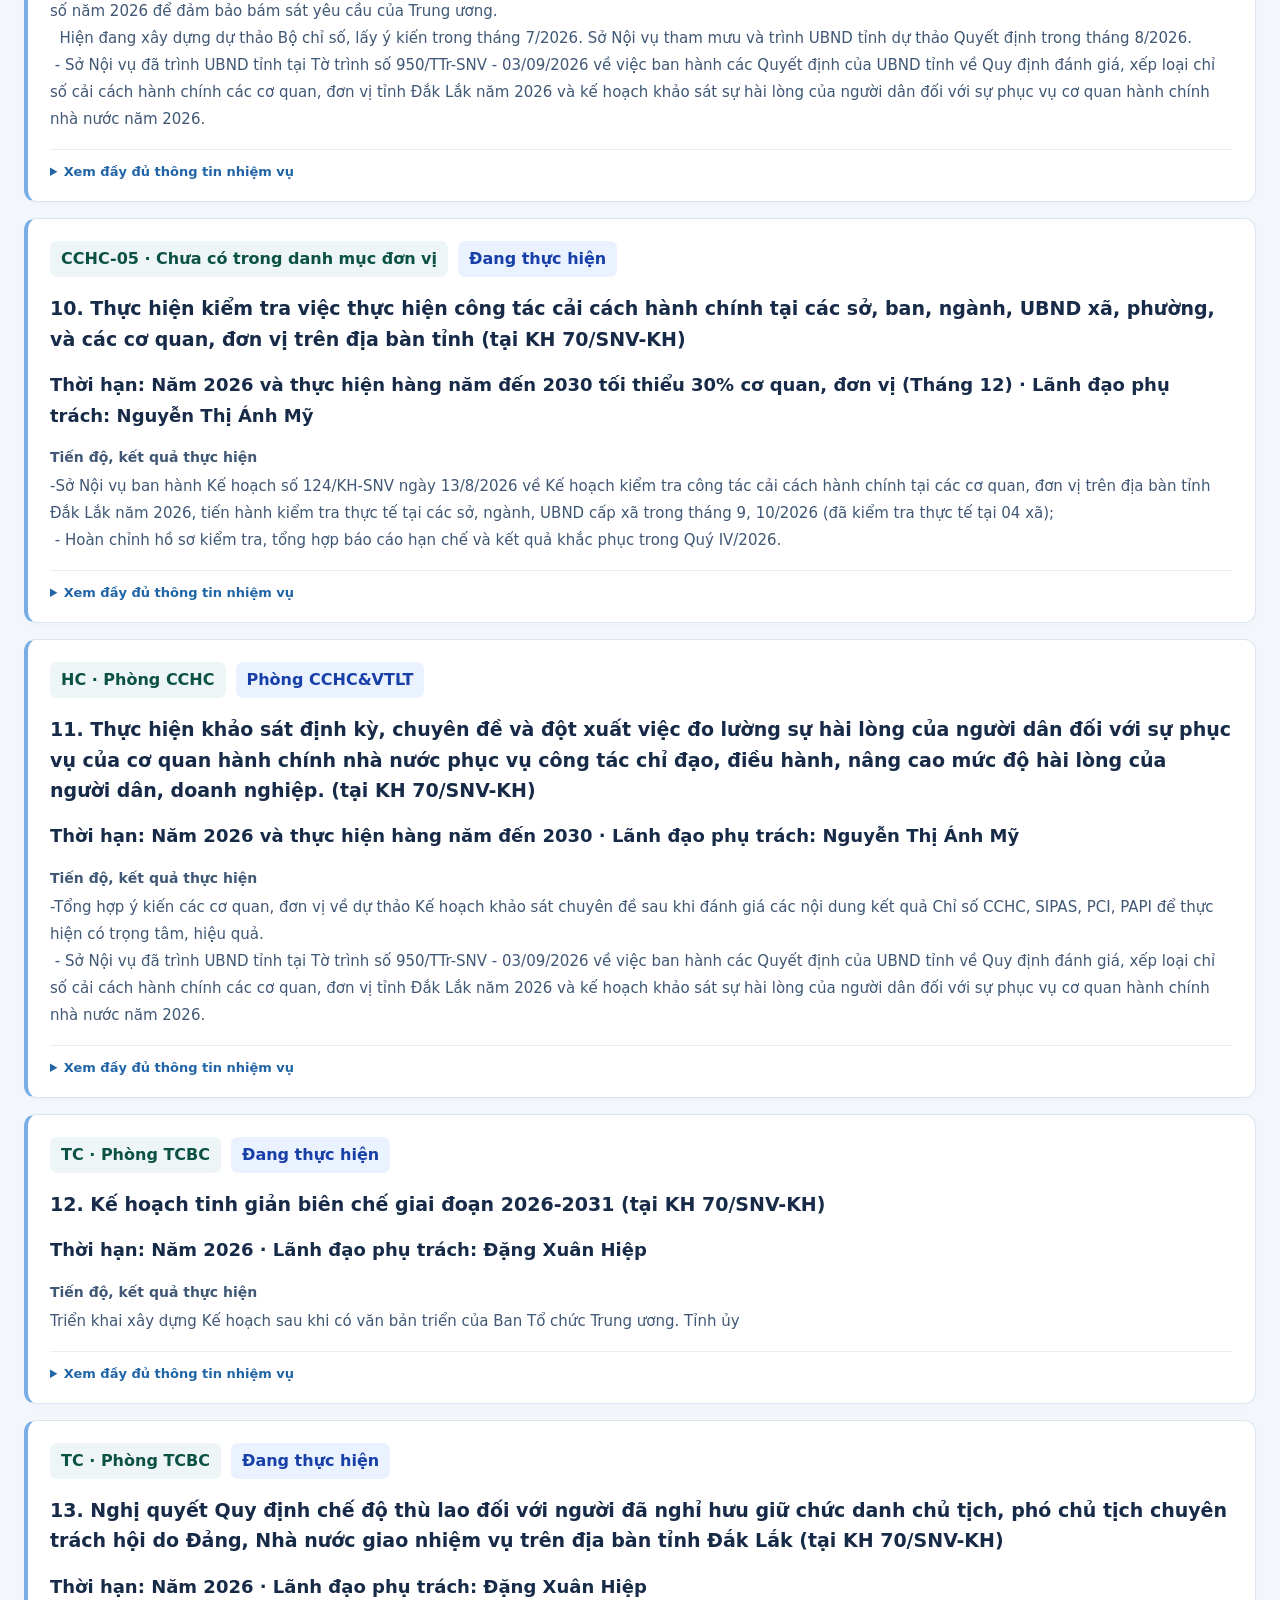
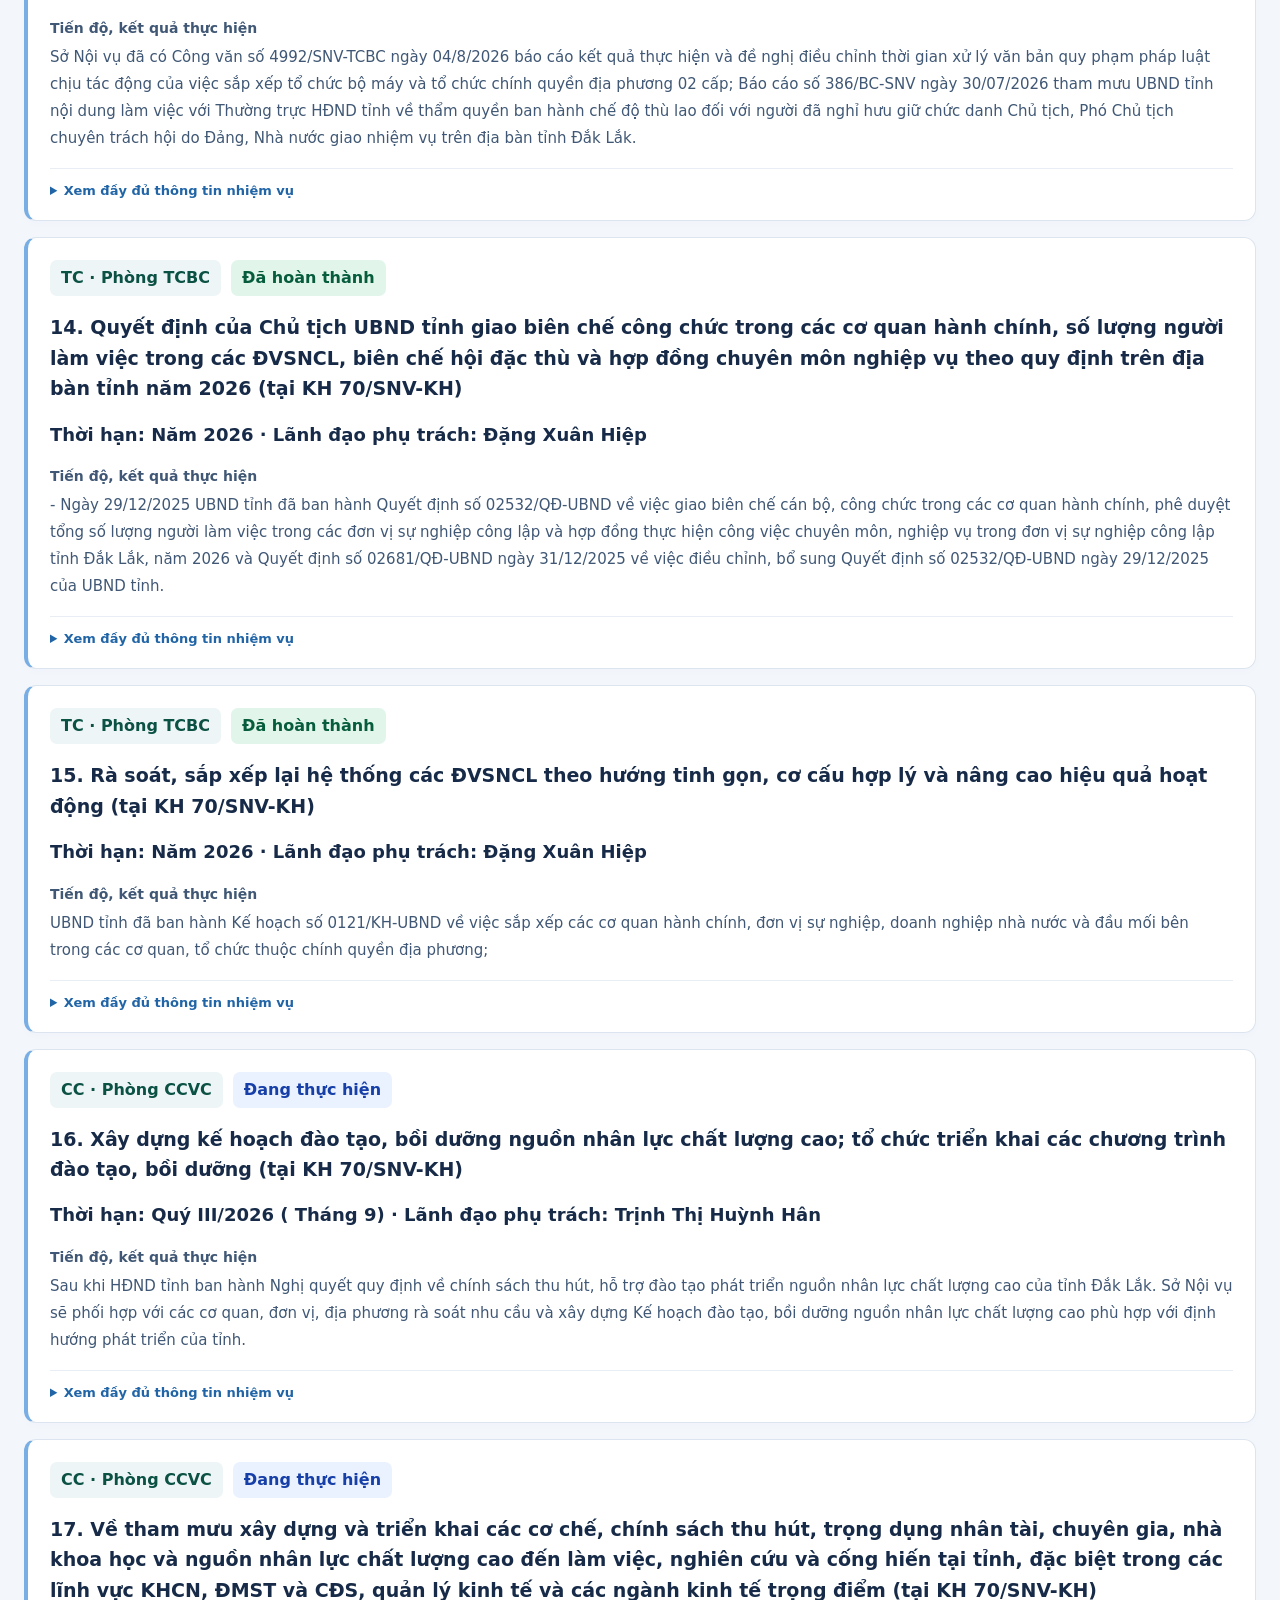
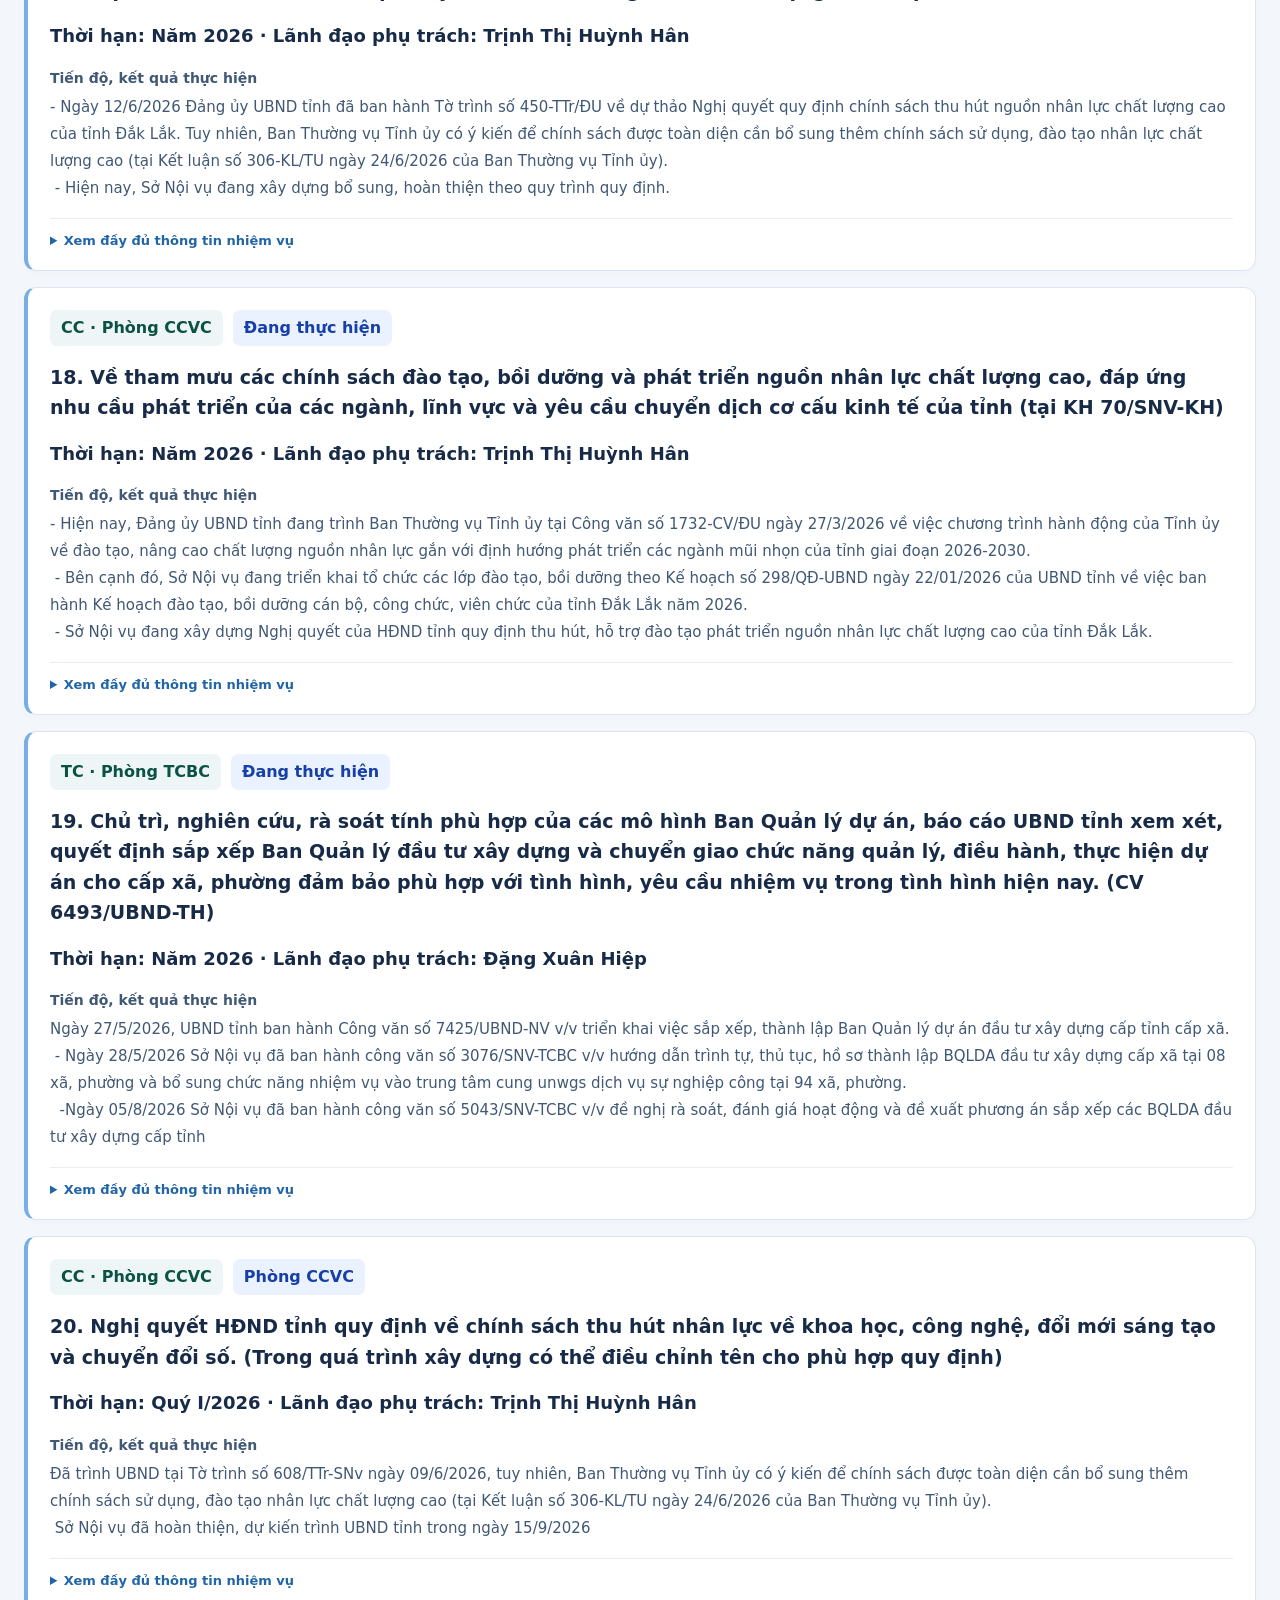
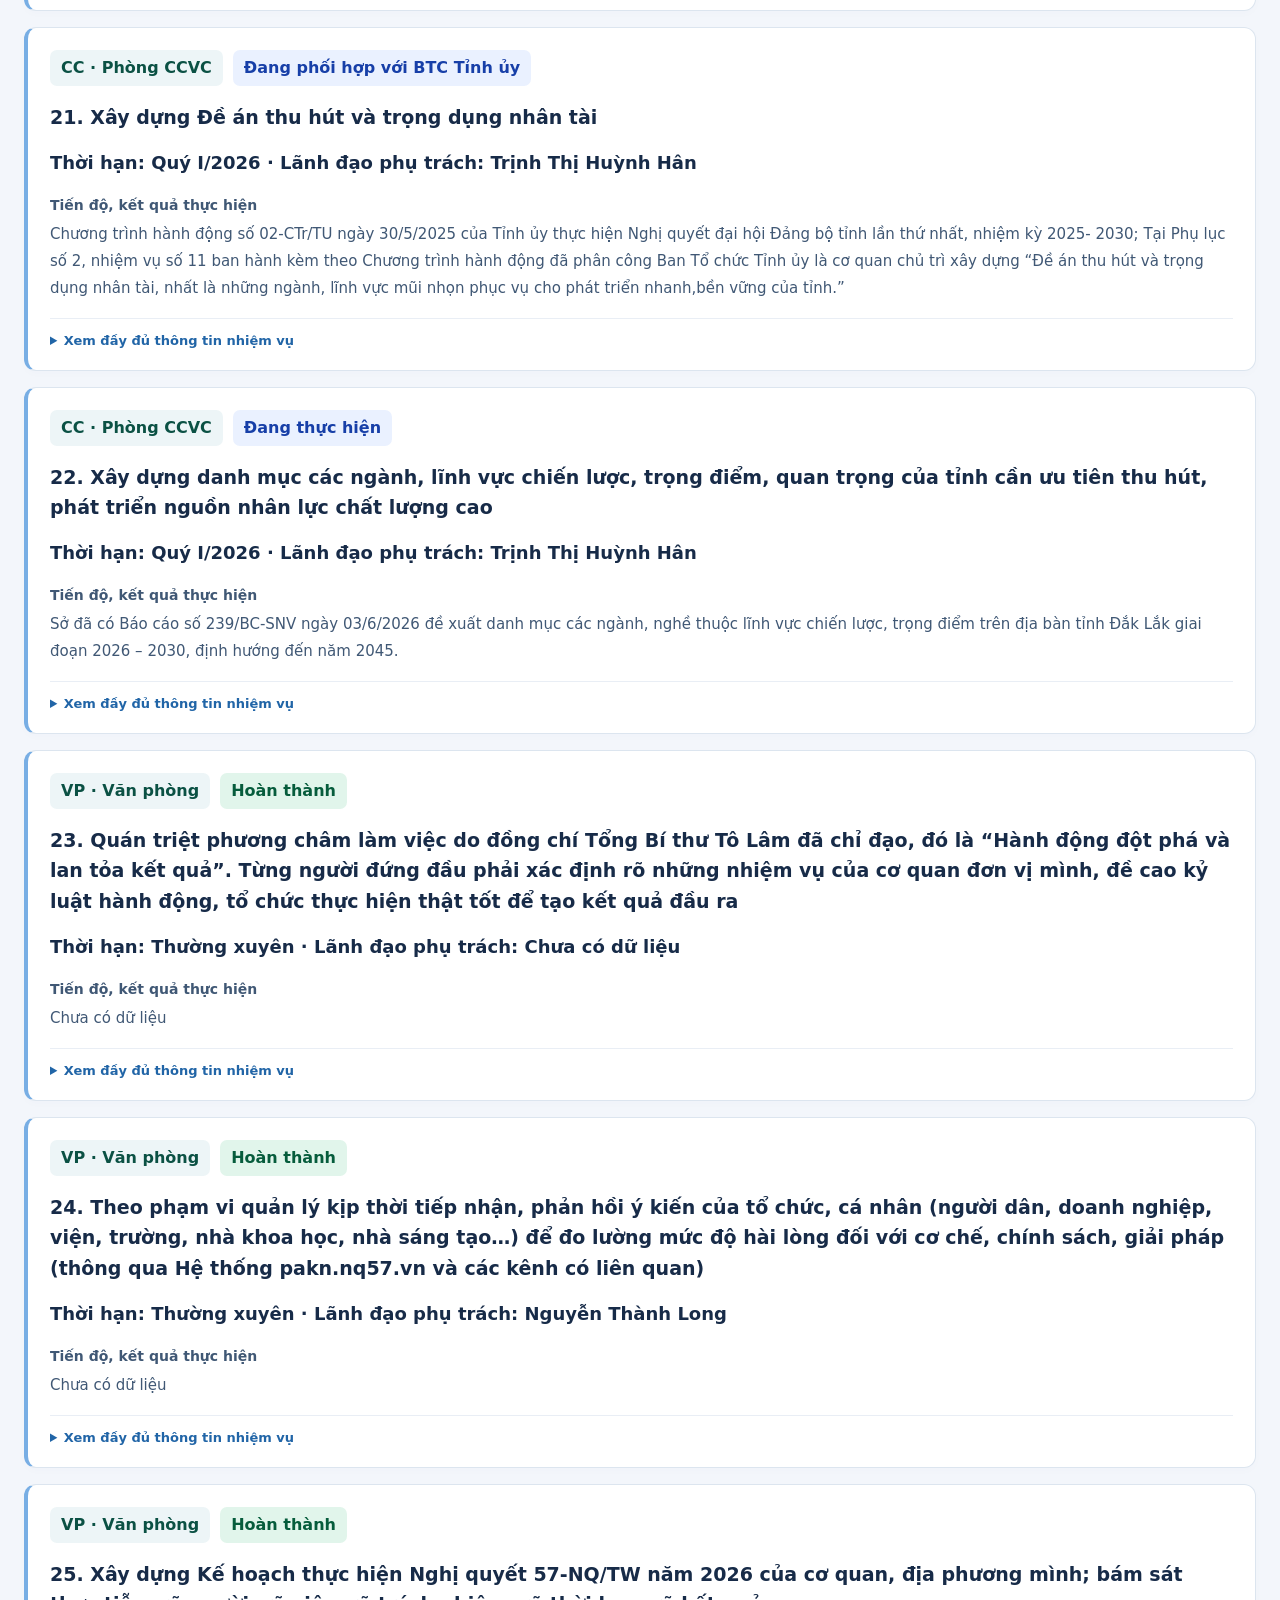
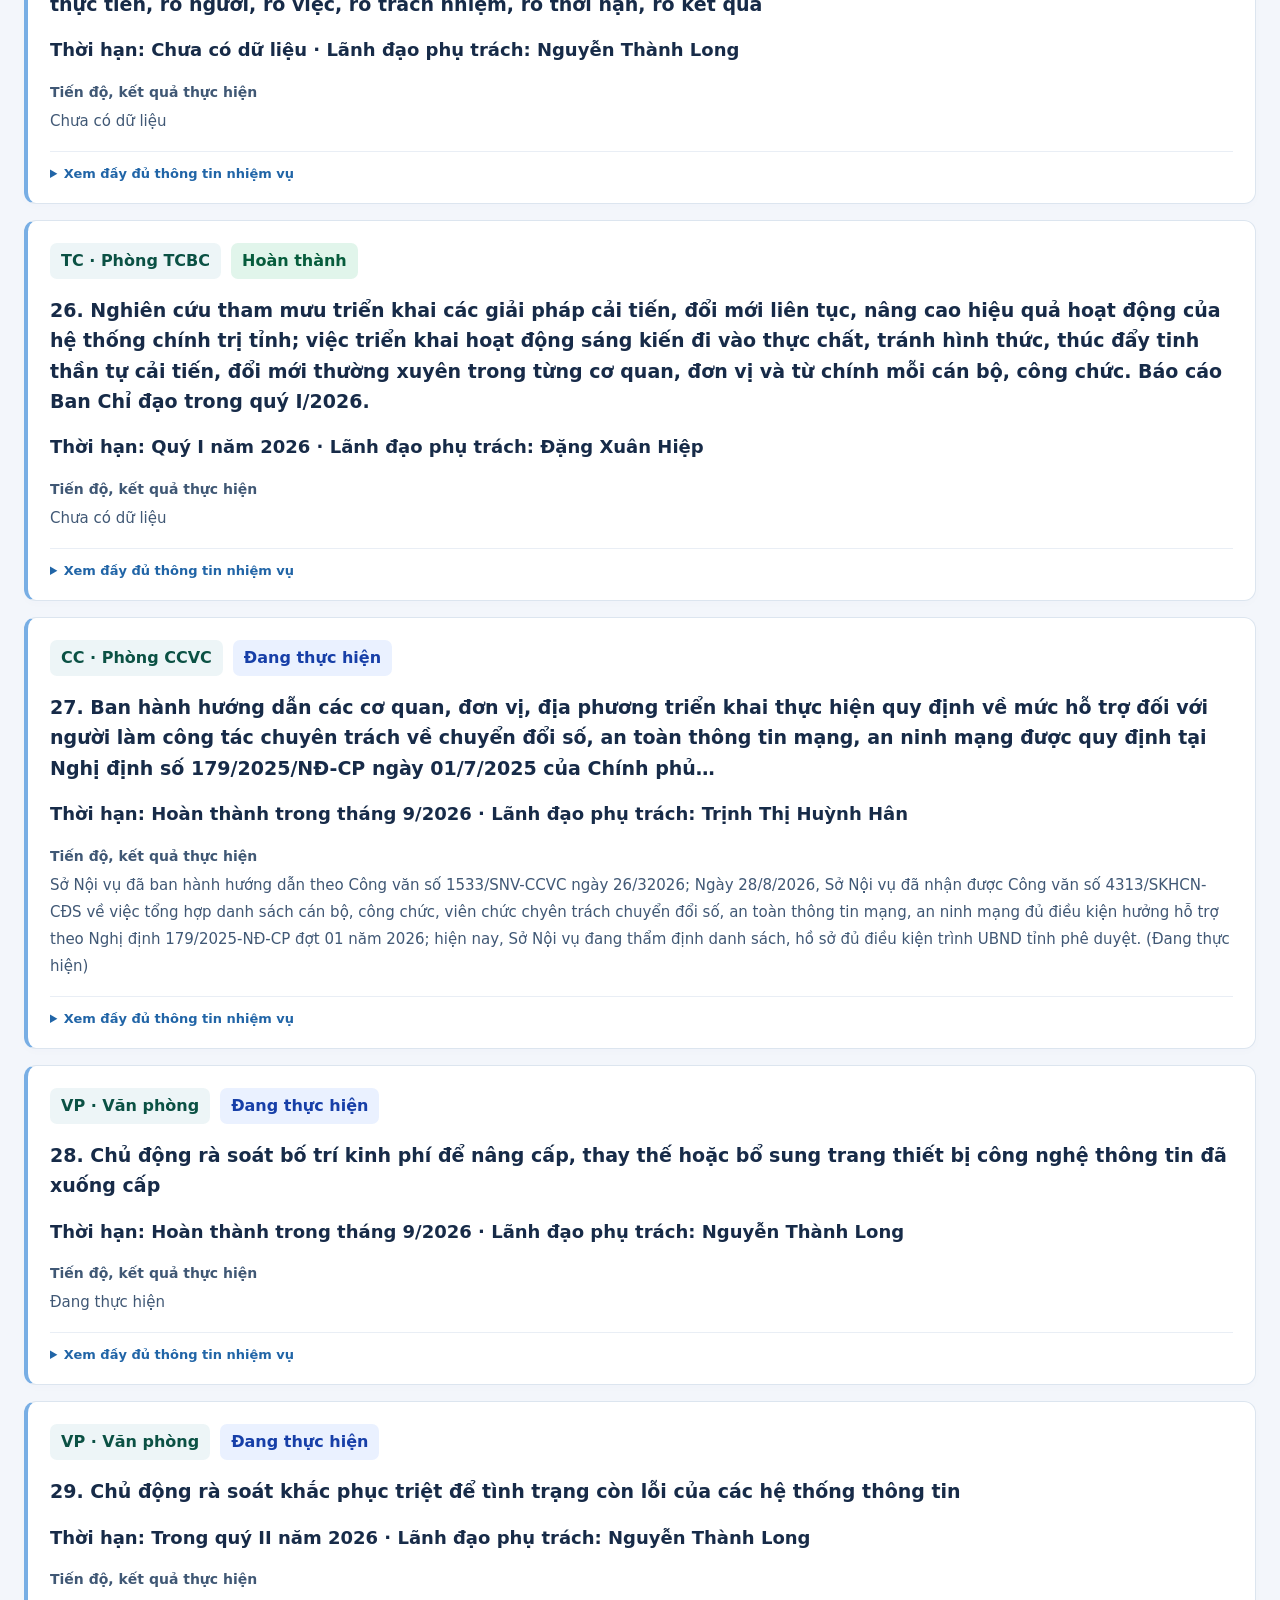
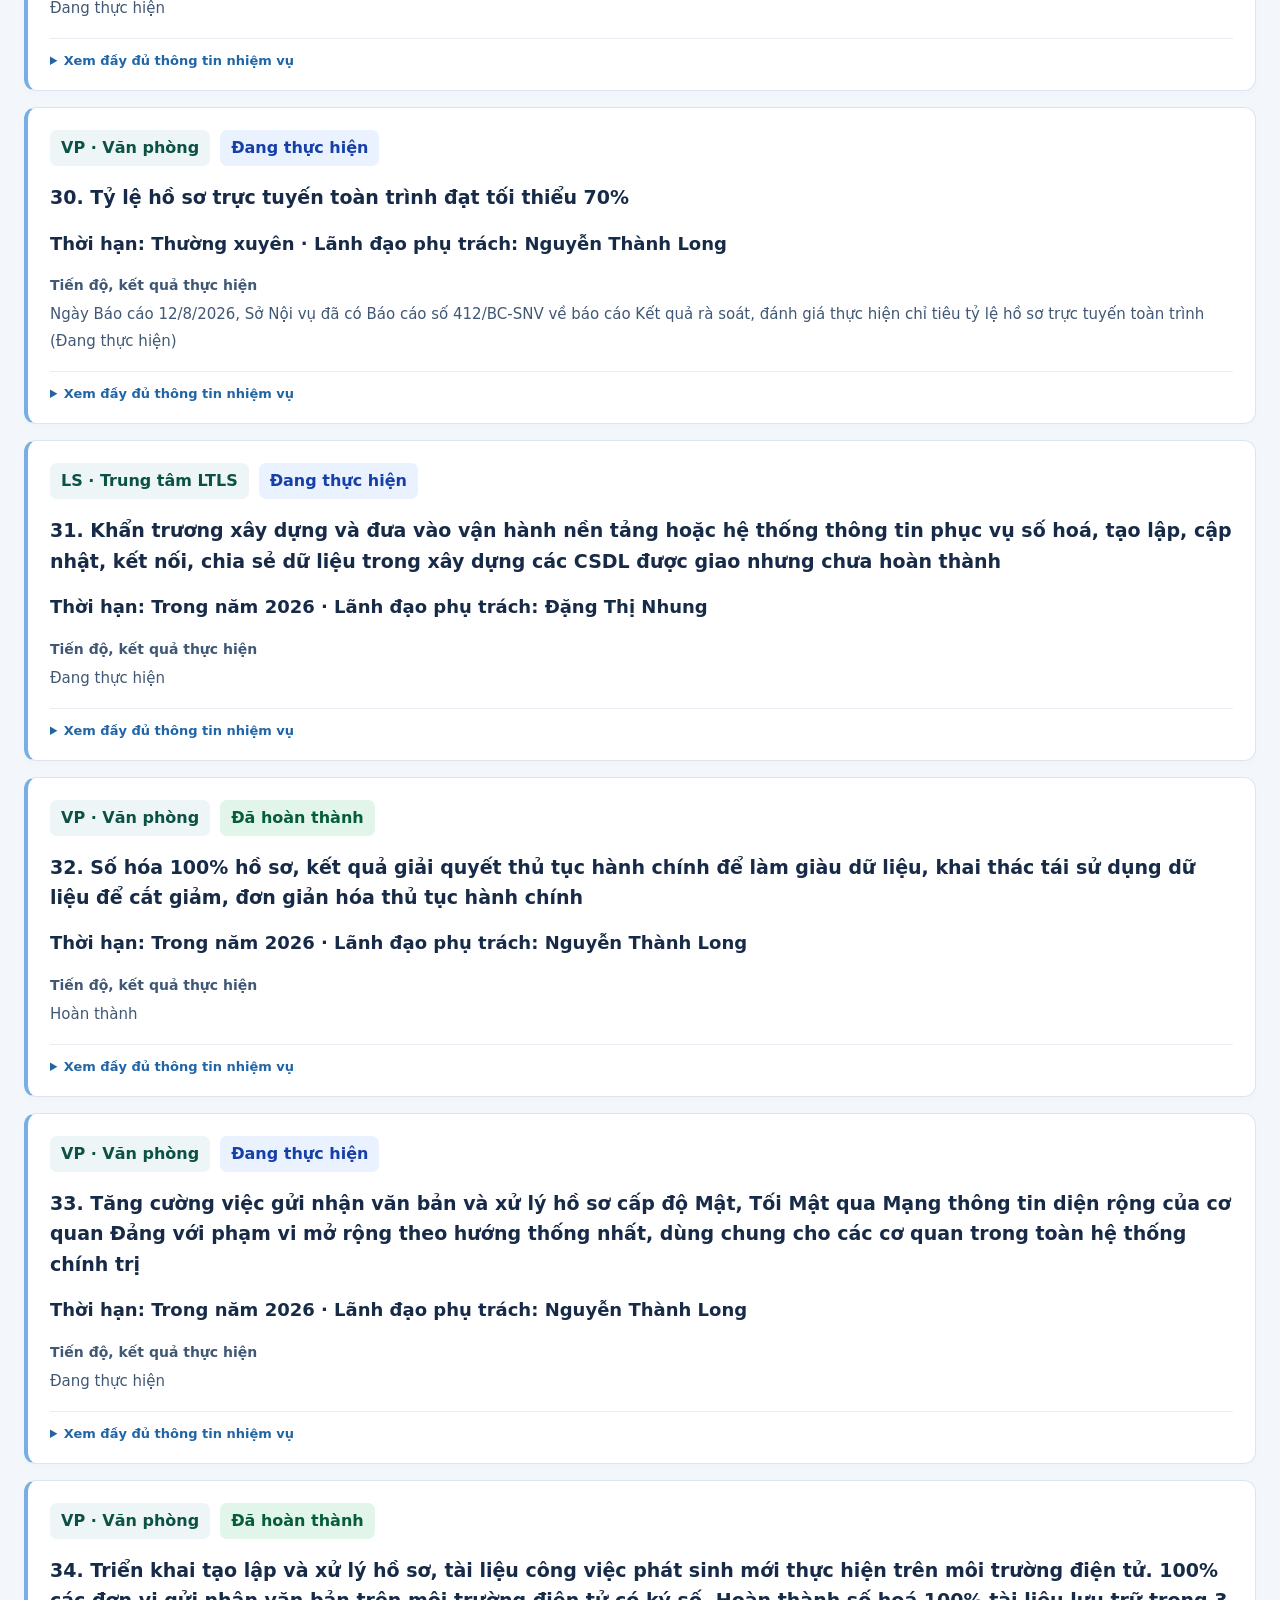
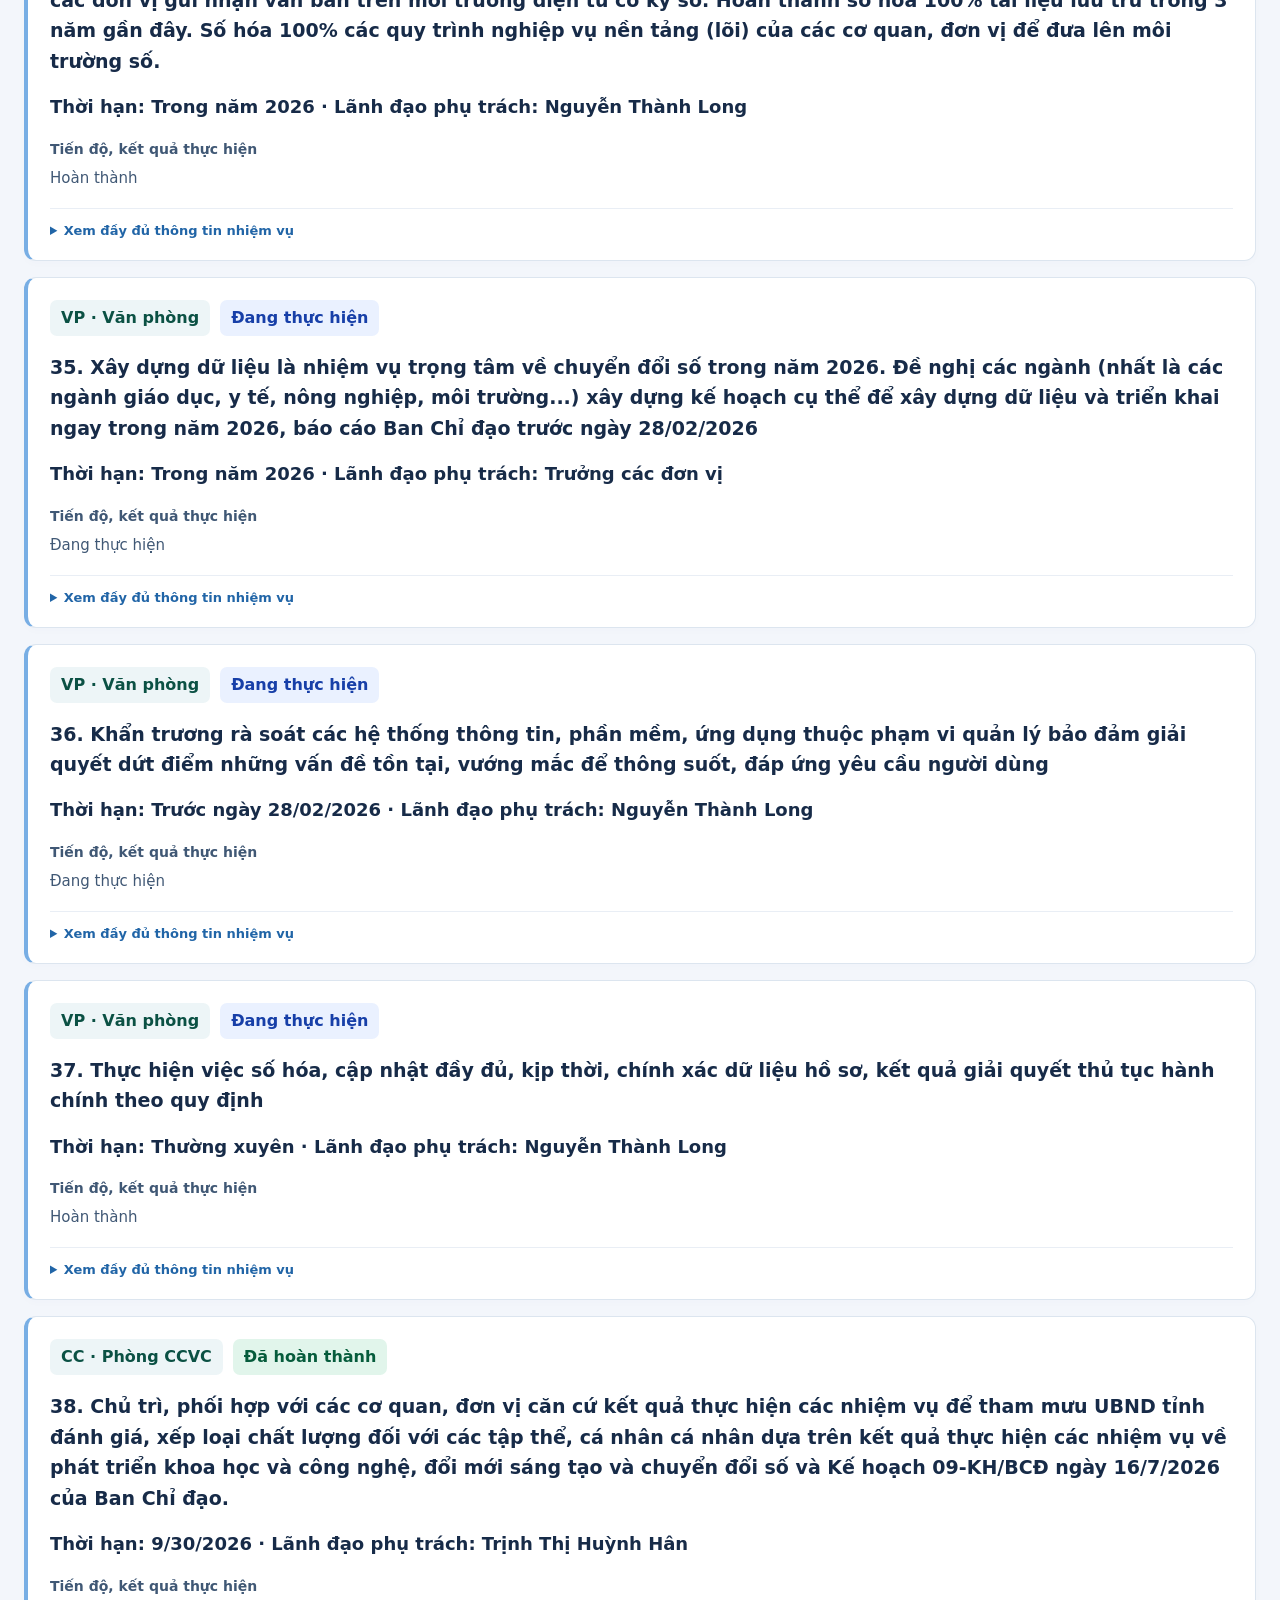
==== commit 74fd76fb: "Update preview with compact overview panels" ====
--- a/giaodien2/index.html
+++ b/giaodien2/index.html
@@ -1,7 +1,7 @@
 <!doctype html>
 <html lang="vi">
 <head><meta charset="utf-8"><meta name="viewport" content="width=device-width,initial-scale=1"><title>Bảng điều hành nhiệm vụ</title>
-<link rel="stylesheet" href="dashboard.css?v=3">
+<link rel="stylesheet" href="dashboard.css?v=4">
 </head><body>
 <header class="topbar"><div class="brand"><span class="brand-mark" aria-hidden="true">N</span><div><strong>ĐIỀU HÀNH NHIỆM VỤ</strong><span>Thông tin tập trung · Theo dõi tiến độ</span></div></div><nav aria-label="Điều hướng"><a href="#overview">Tổng quan</a><a href="#task-list">Nhiệm vụ</a><a href="#directory">Đơn vị</a></nav></header>
 <main>
--- a/giaodien2/dashboard.css
+++ b/giaodien2/dashboard.css
@@ -1,3 +1,5 @@
 *{box-sizing:border-box}html{scroll-behavior:smooth;scroll-padding-top:24px}body{margin:0;background:#f3f6fb;color:#172b48;font:16px system-ui,-apple-system,BlinkMacSystemFont,"Segoe UI",sans-serif}a{color:#1762b9;text-decoration:none}a:hover{text-decoration:underline}button,input,select{font:inherit}button{cursor:pointer}button:disabled{opacity:.6;cursor:wait}button:focus-visible,a:focus-visible,input:focus-visible,select:focus-visible,summary:focus-visible{outline:3px solid #73b7ff;outline-offset:3px}.topbar{background:linear-gradient(110deg,#1265bd,#138dd5);color:white;padding:18px max(24px,calc((100vw - 1360px)/2));display:flex;align-items:center;justify-content:space-between;gap:24px;box-shadow:0 2px 10px #185ca325}.brand{display:flex;gap:12px;align-items:center}.brand-mark{display:grid;place-items:center;width:42px;height:42px;border-radius:12px;background:#ffffff22;border:1px solid #ffffff50;font-size:25px;font-weight:800}.brand strong{font-size:16px;letter-spacing:.6px}.brand span:not(.brand-mark){display:block;font-size:12px;margin-top:4px;color:#e1f2ff}nav{display:flex;gap:24px}nav a{color:white;font-size:14px;font-weight:600}main{max-width:1408px;margin:auto;padding:30px 24px}.page-heading{display:flex;justify-content:space-between;align-items:center;gap:20px;margin-bottom:22px}h1{font-size:28px;letter-spacing:-.6px;margin:5px 0 8px}h2{font-size:18px;margin:0}h3{font-size:19px;line-height:1.6;margin:16px 0}h4{font-size:14px;margin:18px 0 8px;color:#405875}.eyebrow{font-size:11px;font-weight:800;letter-spacing:1.8px;color:#6180a4;margin:0 0 8px}.muted{color:#657992;font-size:13px;line-height:1.6;margin:0}.primary{border:0;background:#176ac6;color:white;border-radius:10px;padding:12px 18px;font-weight:700;white-space:nowrap;box-shadow:0 4px 10px #176ac61c}.primary span{font-size:21px;margin-right:6px}.secondary{border:1px solid #d7e2ee;background:white;color:#385776;border-radius:8px;padding:11px 14px;font-size:14px;font-weight:600}.source-strip{background:#e9f2fc;border:1px solid #d8e7f7;border-radius:10px;padding:12px 16px;display:flex;gap:12px;align-items:center;justify-content:space-between;margin-bottom:26px}.source-strip p{font-size:12px;line-height:1.6;margin:0;color:#385a7e}.source-links{display:flex;flex-wrap:wrap;gap:12px;font-size:12px;font-weight:600;flex-shrink:0}.section-heading{display:flex;justify-content:space-between;align-items:center;gap:16px;margin-bottom:16px}.statistics{display:grid;grid-template-columns:repeat(5,minmax(0,1fr));gap:14px;margin-bottom:20px}.stat{padding:20px;border:1px solid;border-radius:12px;display:flex;flex-direction:column;gap:10px;position:relative;overflow:hidden}.stat:after{content:"";position:absolute;right:-16px;top:-16px;width:75px;height:75px;border-radius:50%;background:#ffffff45}.stat-label{font-size:13px;font-weight:700}.stat strong{font-size:32px;letter-spacing:-1px;line-height:1.2}.stat-hint{font-size:11px;line-height:1.5;opacity:.85}.total{background:#e1f0ff;border-color:#bedbfa;color:#17599a}.completed{background:#e0f5eb;border-color:#b6e4cf;color:#09663d}.ongoing{background:#fff0d5;border-color:#f0d5a3;color:#875406}.overdue{background:#ffe6e6;border-color:#f3bfc1;color:#a32632}.units-stat{background:#ede7ff;border-color:#d6c9f4;color:#66429c}.panel{background:white;border:1px solid #dce5ef;border-radius:12px;padding:22px;box-shadow:0 3px 8px #28436c04}.overview-grid{display:grid;grid-template-columns:1fr 1fr;gap:18px;margin-bottom:32px}.completion-panel{display:flex;justify-content:space-between;align-items:center;gap:24px}.completion-panel h2{margin-bottom:10px}.attention{font-size:13px;line-height:1.7;color:#8a4a2b;margin-top:18px;max-width:320px}.completion-ring{--completion:0%;background:conic-gradient(#1ca777 var(--completion),#eaf0f6 0);border-radius:50%;width:146px;height:146px;flex-shrink:0;display:flex;flex-direction:column;align-items:center;justify-content:center;position:relative}.completion-ring:before{content:"";position:absolute;inset:12px;background:white;border-radius:50%}.completion-ring>*{position:relative}.completion-ring strong{font-size:30px;letter-spacing:-1px}.completion-ring span{font-size:11px;color:#73849b}.bar-item{margin:12px 0}.bar-label{display:flex;justify-content:space-between;gap:12px;font-size:12px;margin-bottom:7px}.bar-label span{color:#536a86}.bar-track{height:7px;border-radius:6px;background:#edf3fa;overflow:hidden}.bar-fill{height:100%;background:linear-gradient(90deg,#3185d6,#71b9eb);border-radius:6px}.filter-panel{display:grid;grid-template-columns:2fr 1fr 1fr auto;gap:16px;align-items:end;padding:18px;margin-bottom:12px}label{display:block;font-size:12px;font-weight:700;color:#536a86;margin-bottom:8px}input,select{width:100%;min-width:0;border:1px solid #d5e0ed;background:#fbfcfe;color:#233e5b;border-radius:8px;padding:11px 12px;font-size:14px}.data-note{font-size:12px;color:#6f8095;line-height:1.7;margin-bottom:20px}.cards{display:grid;grid-template-columns:1fr;gap:16px}article{background:white;border:1px solid #dce5ef;border-left:4px solid #78aee4;border-radius:12px;padding:22px;overflow-wrap:anywhere;box-shadow:0 3px 8px #28436c04}.tools{display:flex;gap:10px;flex-wrap:wrap}.badge{font-size:16px;font-weight:700;background:#edf5f7;color:#0b5144;padding:6px 11px;border-radius:7px;line-height:1.5}.badge.active{color:#173fa8;background:#eaf1ff}.badge.done{color:#065c3c;background:#e1f5eb}.badge.late,.task-note.late{color:#991b1b}.badge.late{background:#ffebec}.task-meta,.task-note{font-size:18px;font-weight:600;line-height:1.7;margin:12px 0}.progress{white-space:pre-wrap;line-height:1.8;font-size:15px;color:#405875;margin:0 0 16px}details{border-top:1px solid #e9eef5;padding-top:14px}summary{color:#2165a7;font-size:13px;font-weight:600;cursor:pointer}dl{display:grid;grid-template-columns:230px 1fr;gap:12px 18px;margin-top:18px;font-size:14px;line-height:1.7}dt{color:#6c809a}dd{margin:0;white-space:pre-wrap}.directory{margin-top:30px}.directory-count{font-size:12px;color:#597491;background:#edf3fa;border-radius:20px;padding:6px 12px}.table-wrap{overflow:auto}table{border-collapse:collapse;width:100%;text-align:left;font-size:14px}th{background:#f4f7fb;font-size:12px;color:#5d7390;white-space:nowrap}th,td{padding:14px 16px;border-bottom:1px solid #e8eef5}tbody tr:hover{background:#f8fbff}.empty{text-align:center;color:#657992}[hidden]{display:none!important}footer{text-align:center;font-size:12px;color:#788ca5;padding:28px 0 4px;line-height:1.7}@media(max-width:1050px){.statistics{grid-template-columns:repeat(3,1fr)}.source-strip{flex-direction:column;align-items:flex-start}.filter-panel{grid-template-columns:2fr 1fr 1fr}.filter-panel button{grid-column:1/-1;justify-self:end}}@media(max-width:700px){main{padding:24px 16px}.topbar{padding:16px;flex-wrap:wrap;gap:14px}nav{gap:20px}.brand strong{font-size:14px}.page-heading{align-items:flex-start;flex-direction:column;gap:12px}h1{font-size:25px}.statistics{grid-template-columns:repeat(2,minmax(0,1fr));gap:10px}.stat{padding:16px}.stat strong{font-size:28px}.overview-grid{grid-template-columns:1fr}.completion-panel{gap:16px}.completion-ring{width:120px;height:120px}.filter-panel{grid-template-columns:1fr 1fr}.search-field{grid-column:1/-1}.filter-panel button{justify-self:stretch}.section-heading{align-items:flex-start}.section-heading>.muted{font-size:11px}.panel,article{padding:18px}.task-meta,.task-note{font-size:17px}.source-links{flex-shrink:1}.source-strip{padding:12px}dl{grid-template-columns:1fr;gap:5px}dd{margin-bottom:12px}.attention{font-size:12px}h3{font-size:18px}}@media(prefers-reduced-motion:reduce){html{scroll-behavior:auto}}
 
-#unit-bars{max-height:244px;overflow-y:auto;overscroll-behavior:contain;scrollbar-gutter:stable;padding-right:12px}#unit-bars:focus-visible{outline:3px solid #73b7ff;outline-offset:4px}#unit-bars::-webkit-scrollbar{width:7px}#unit-bars::-webkit-scrollbar-thumb{background:#c0d2e5;border-radius:8px}
+#unit-bars{max-height:138px;overflow-y:auto;overscroll-behavior:contain;scrollbar-gutter:stable;padding-right:12px}#unit-bars:focus-visible{outline:3px solid #73b7ff;outline-offset:4px}#unit-bars::-webkit-scrollbar{width:7px}#unit-bars::-webkit-scrollbar-thumb{background:#c0d2e5;border-radius:8px}
+
+.overview-grid>.panel{padding:18px 22px}.overview-grid .completion-ring{width:120px;height:120px}.overview-grid .attention{margin:12px 0 0}.overview-grid .bar-item{margin:0 0 12px}.overview-grid .bar-label{line-height:18px;margin-bottom:7px}.overview-grid .bar-track{height:7px}@media(max-width:700px){.overview-grid>.panel{padding:18px}}
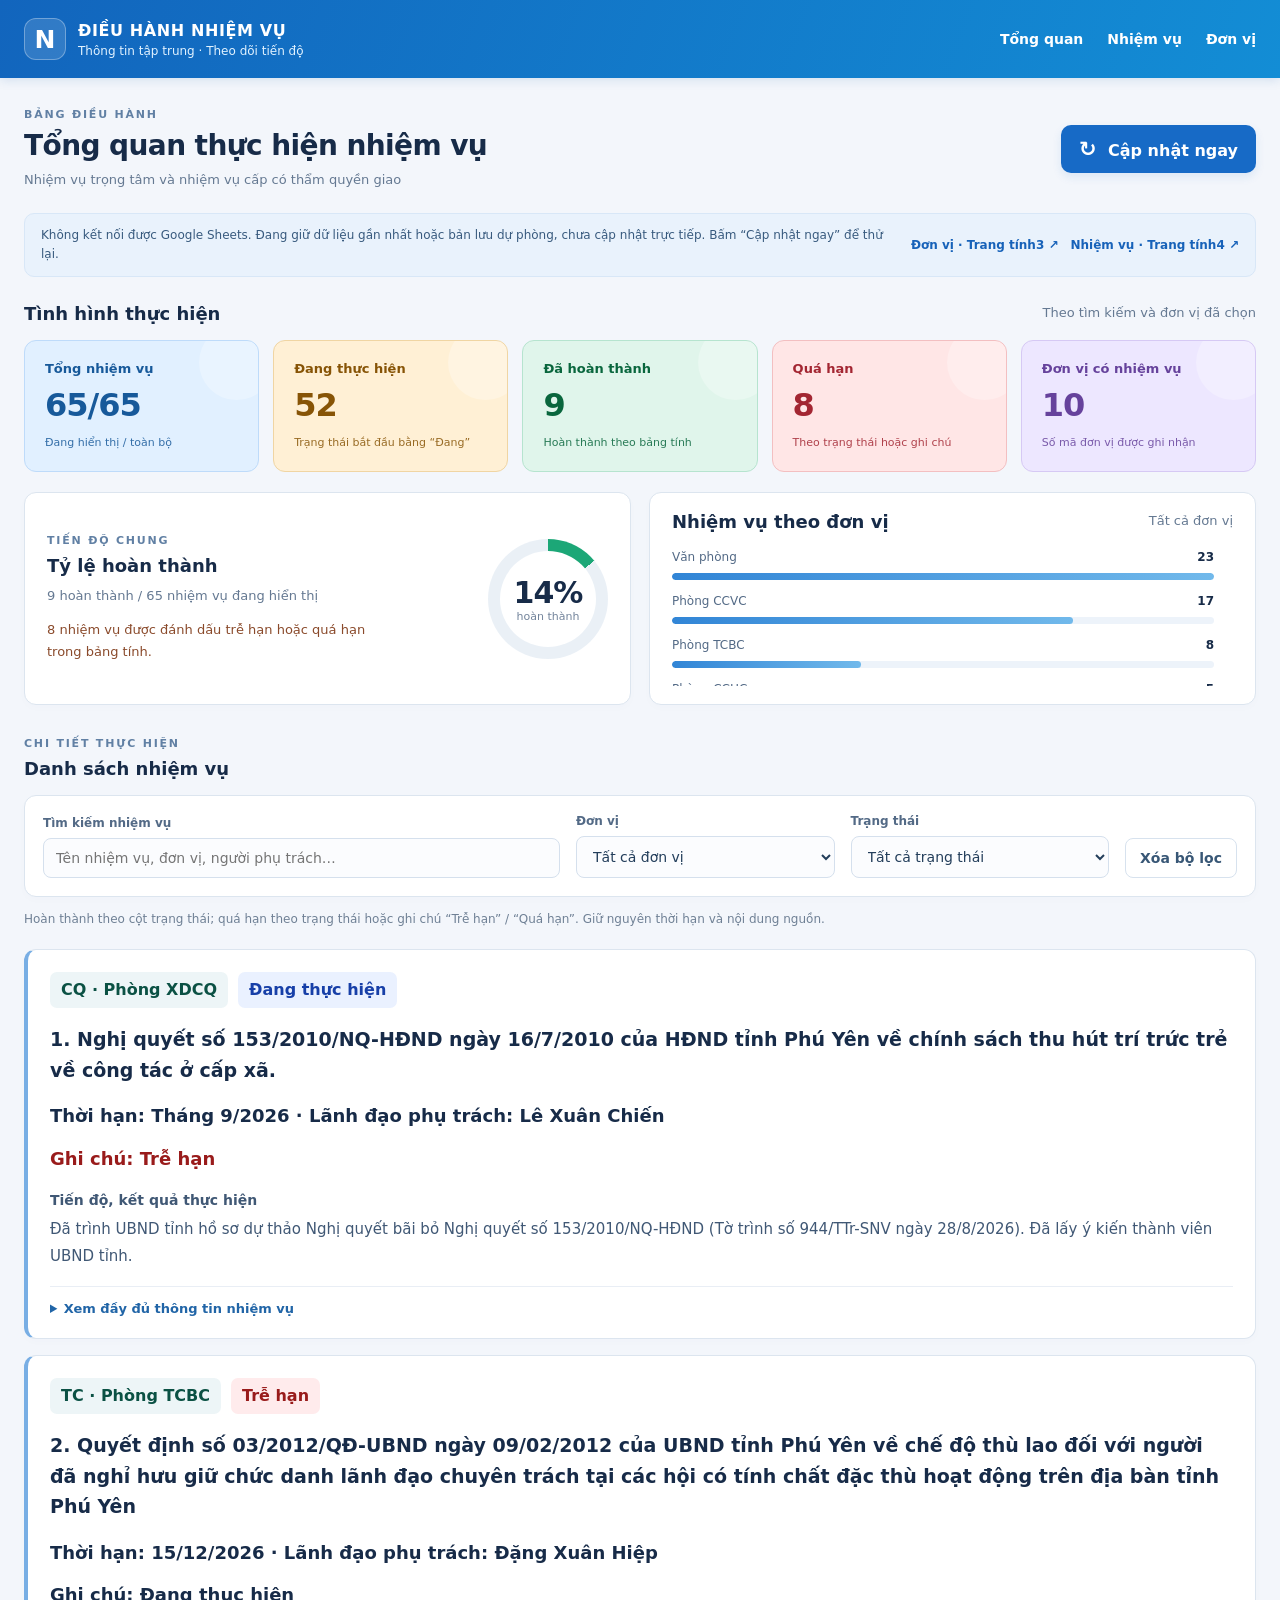
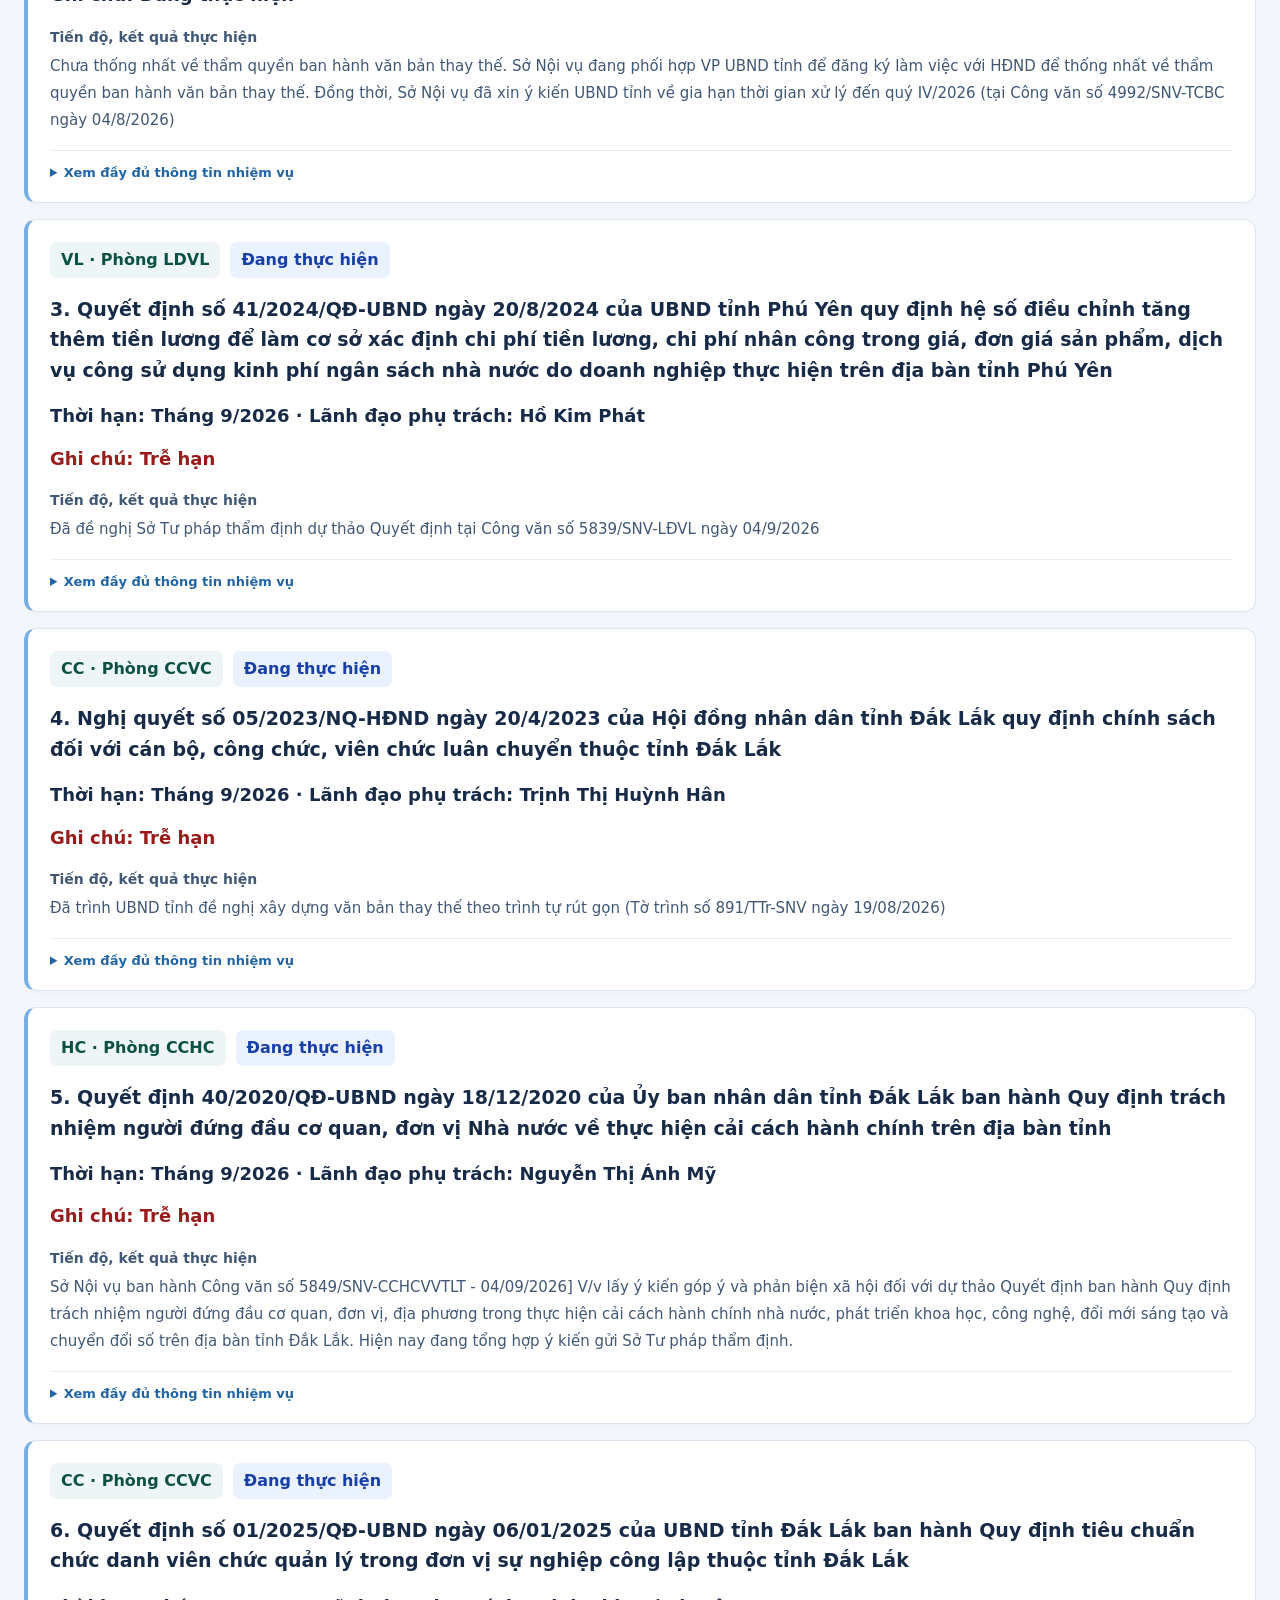
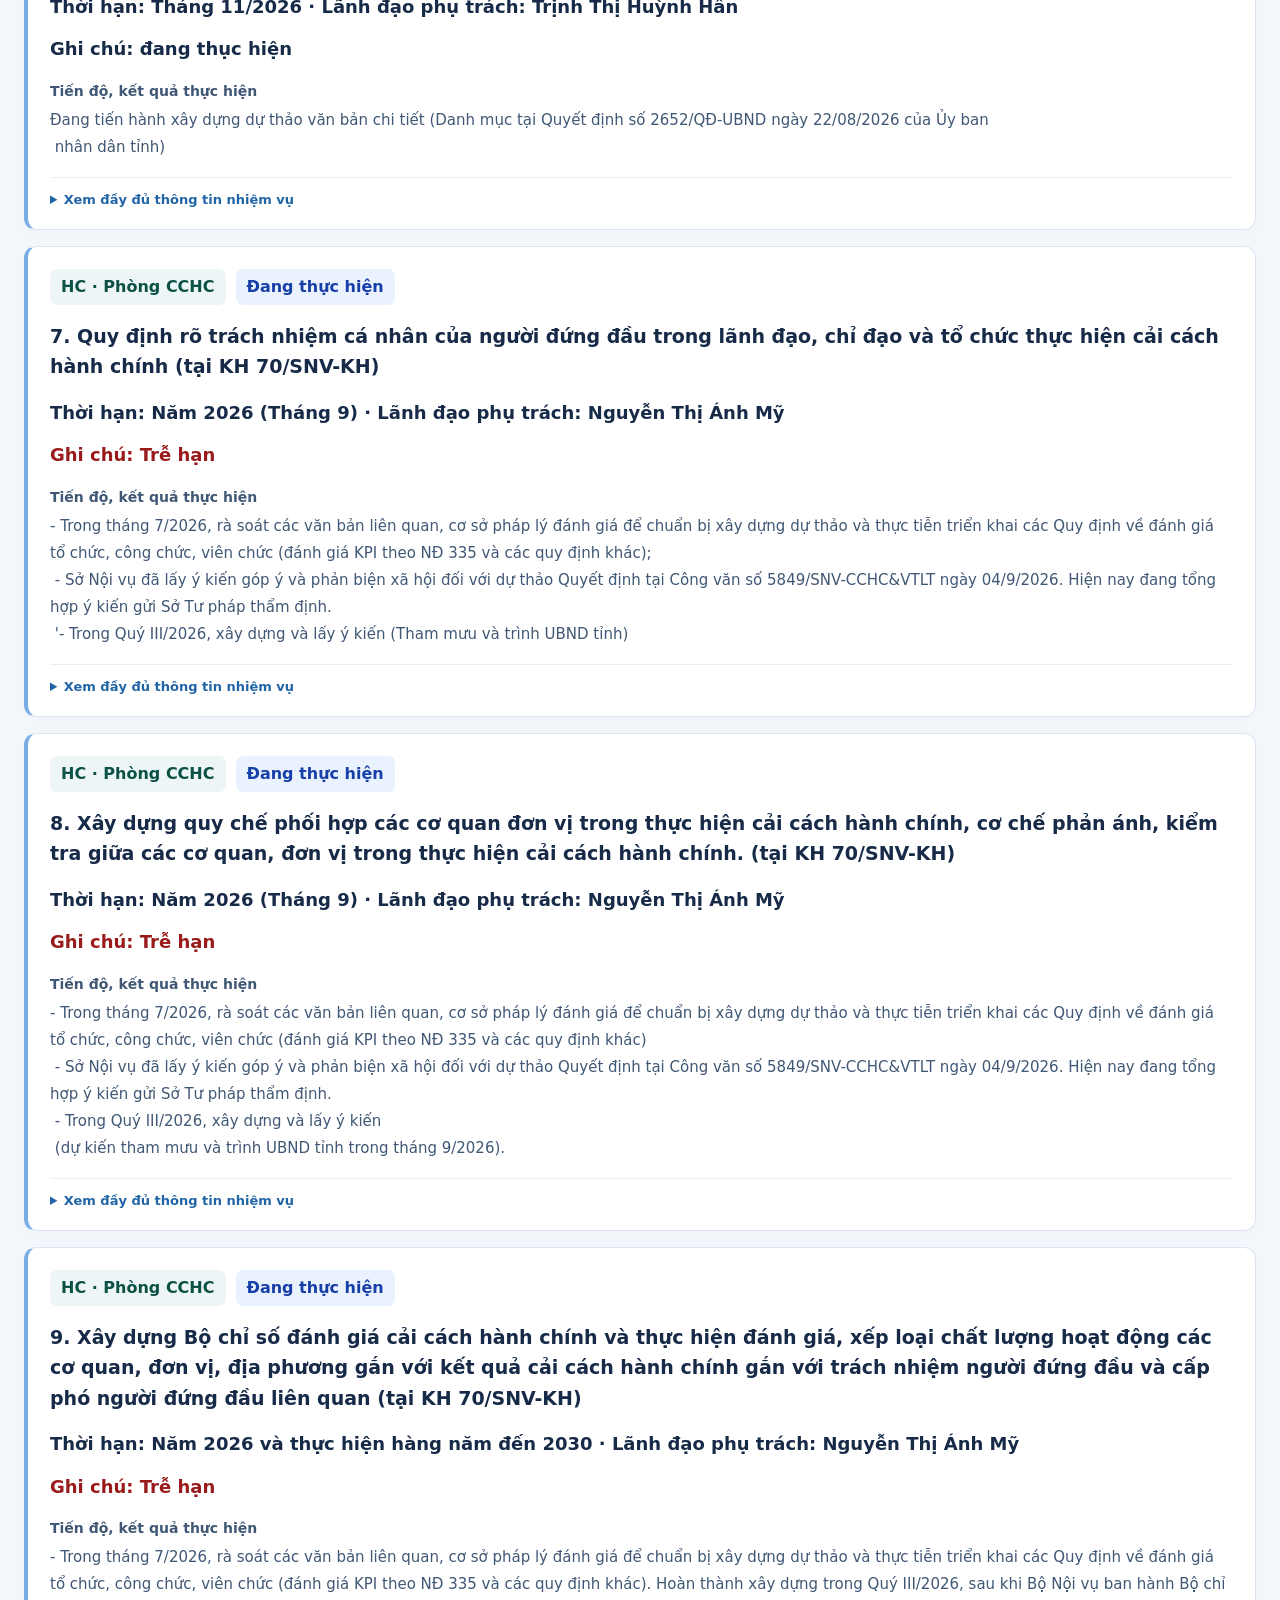
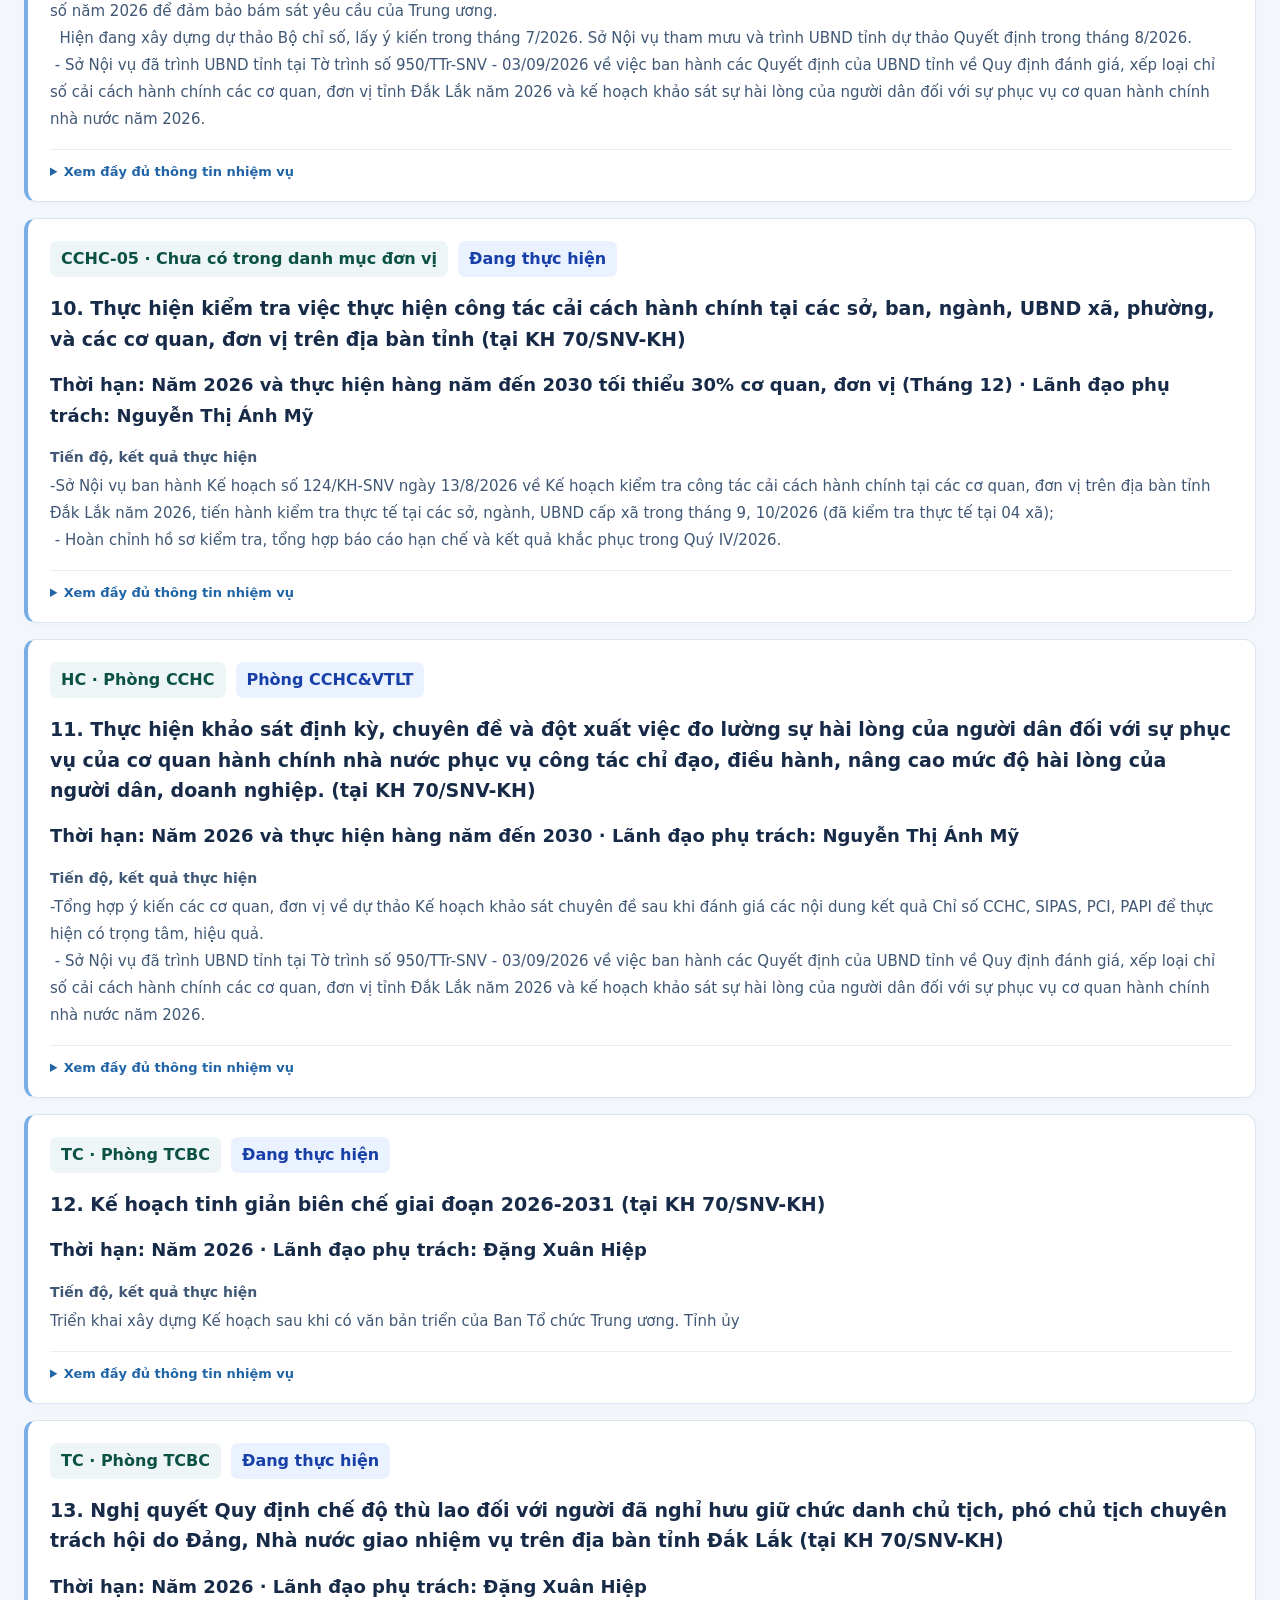
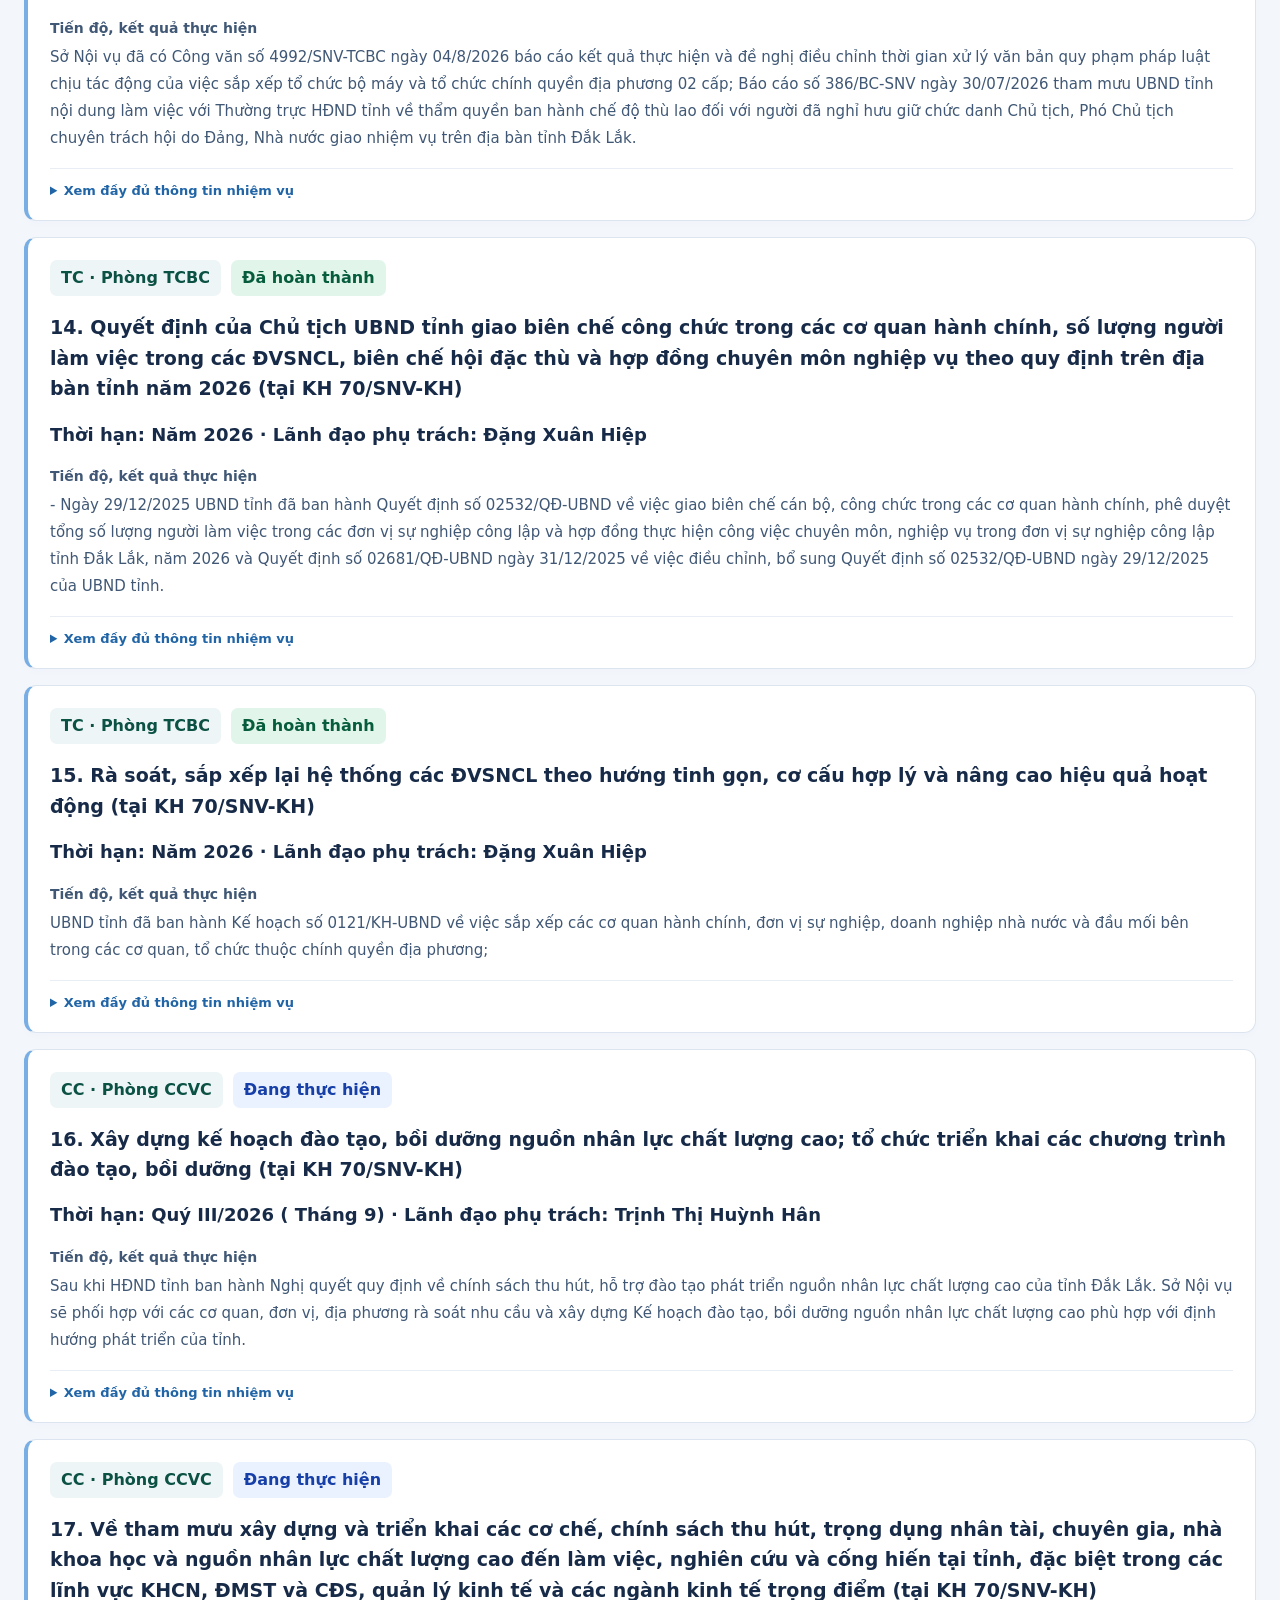
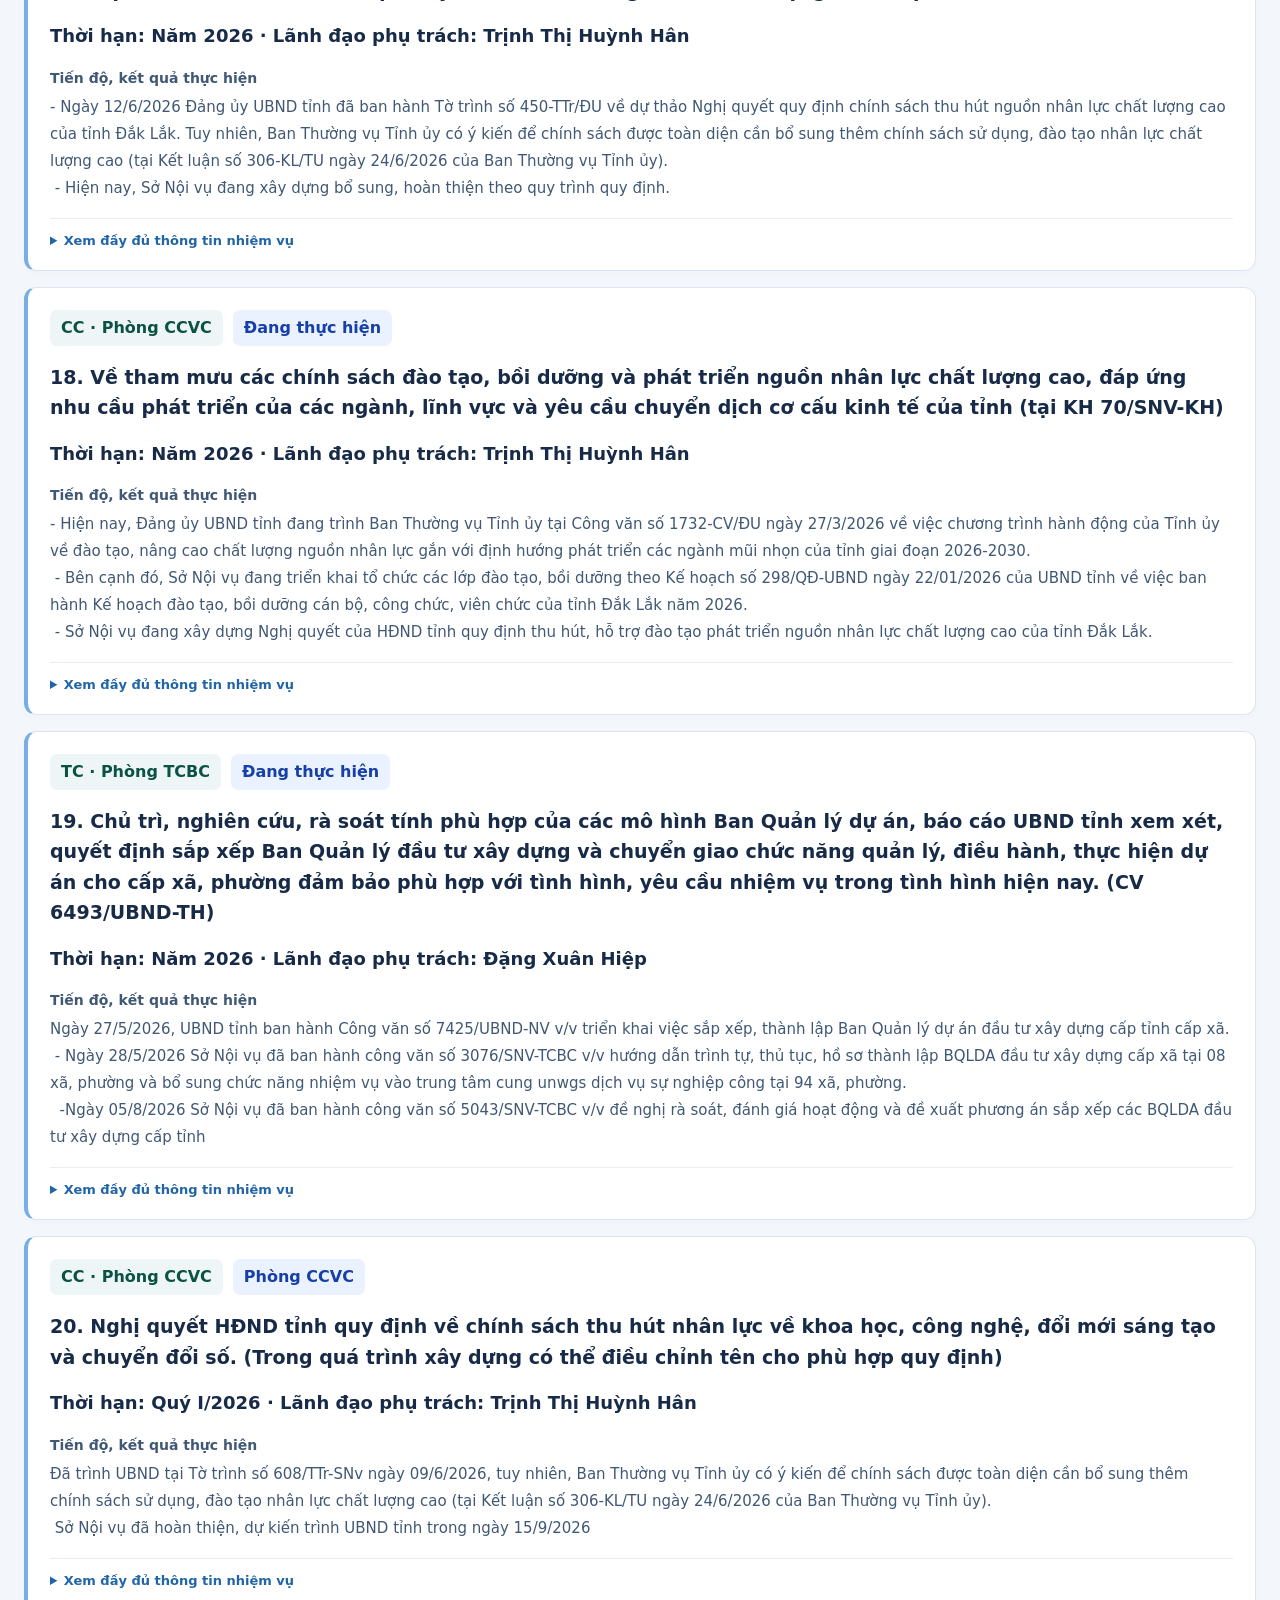
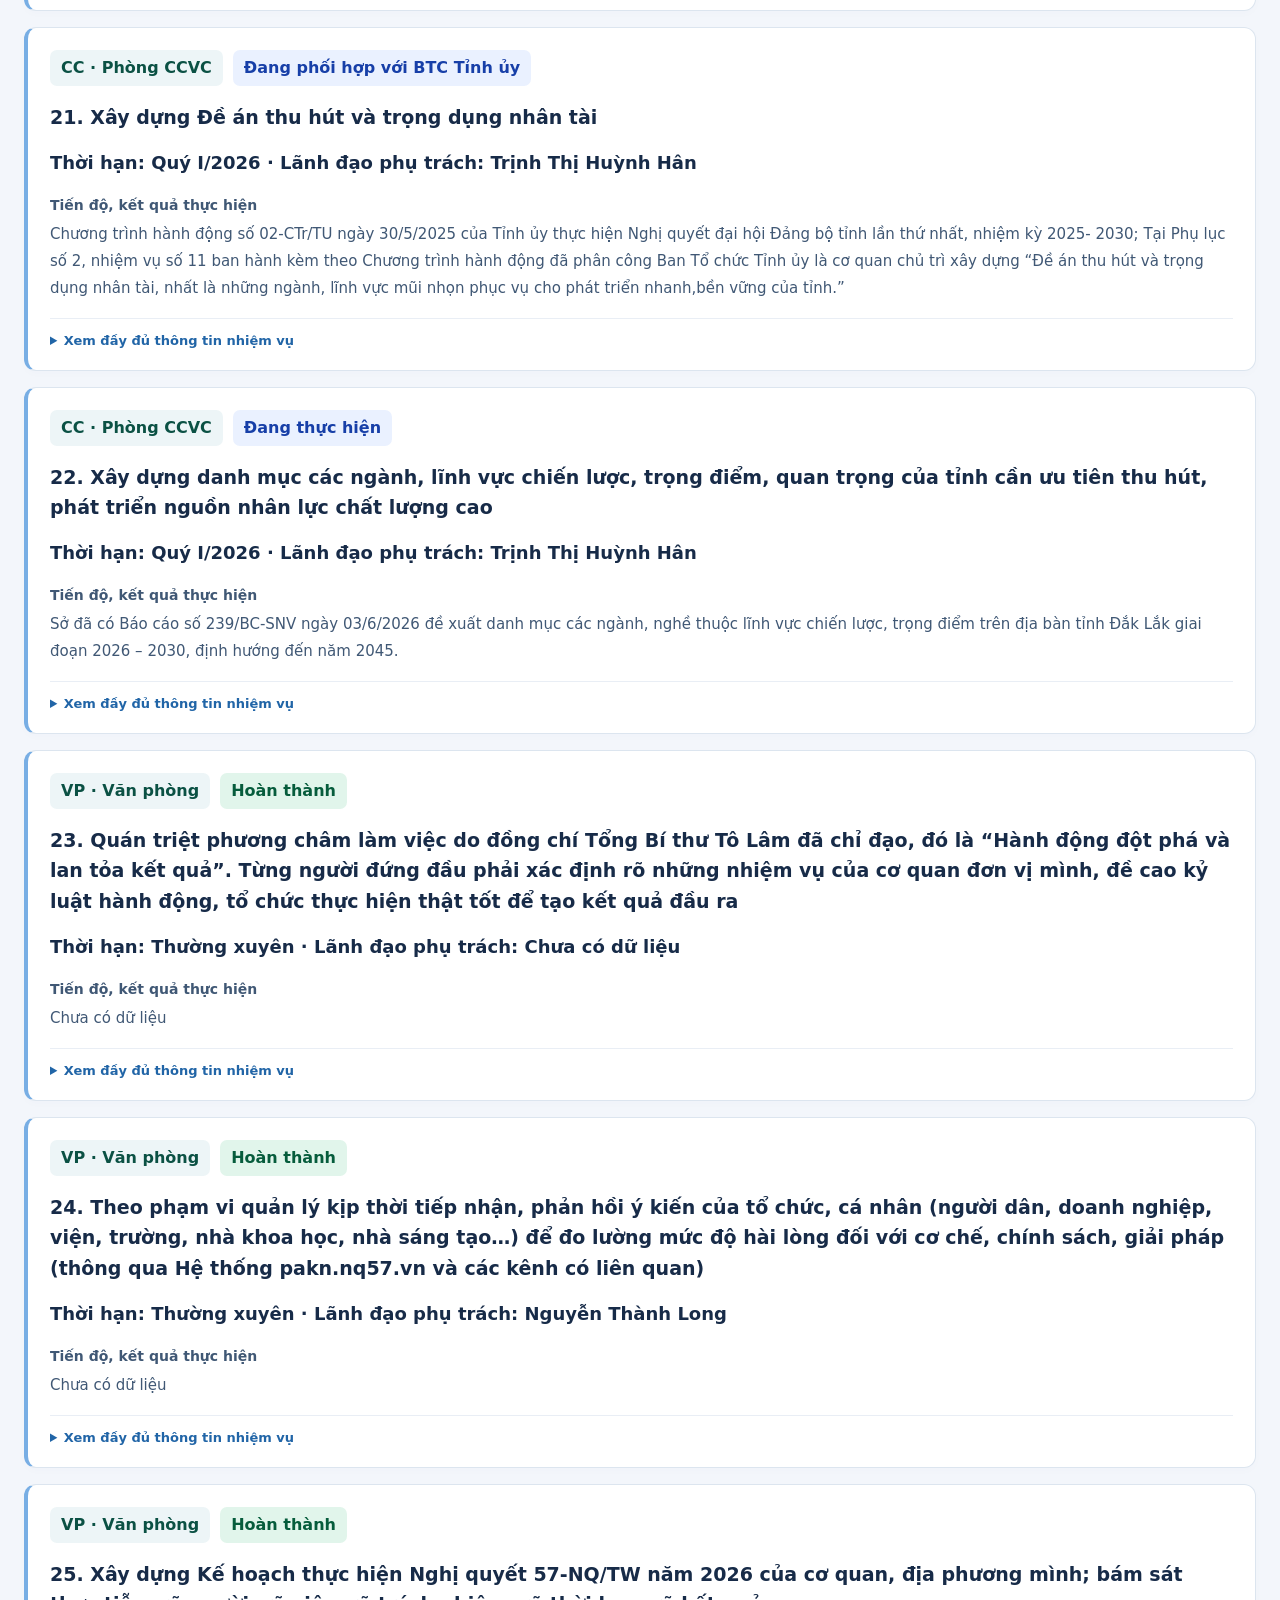
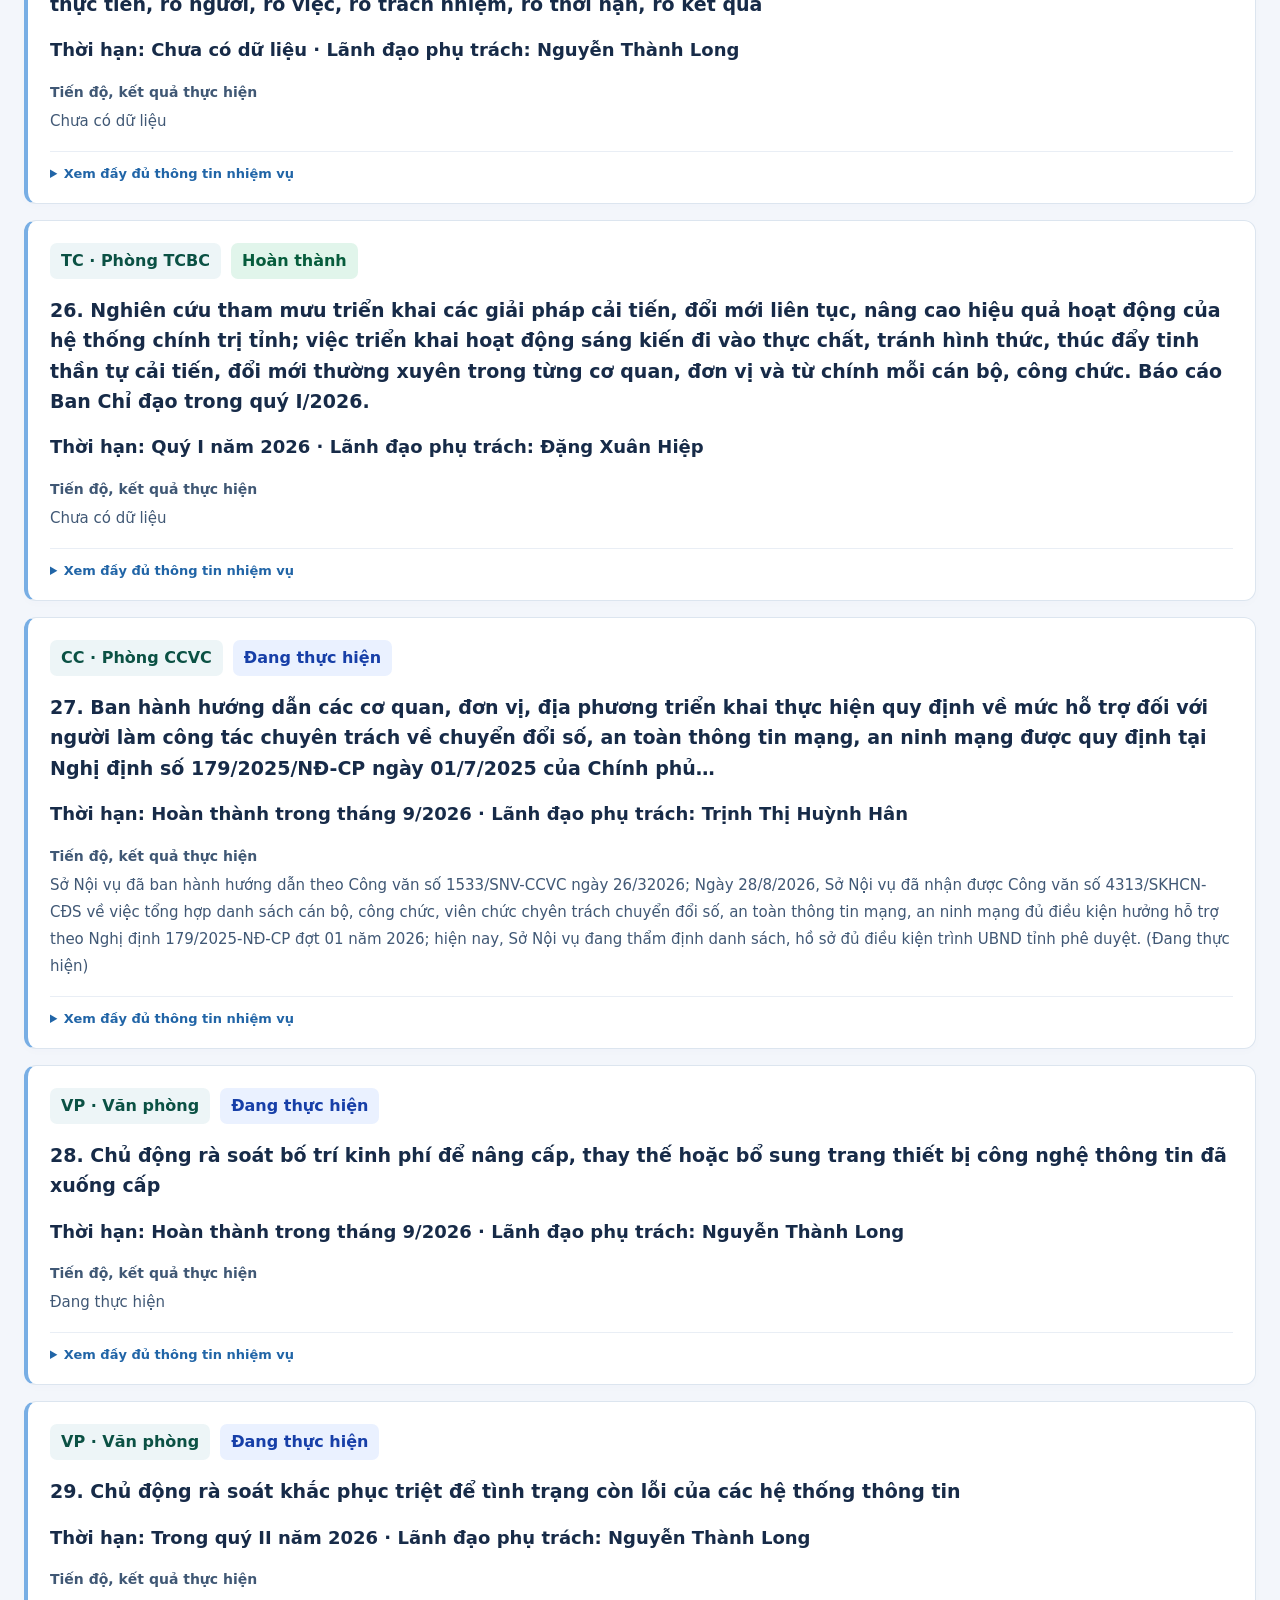
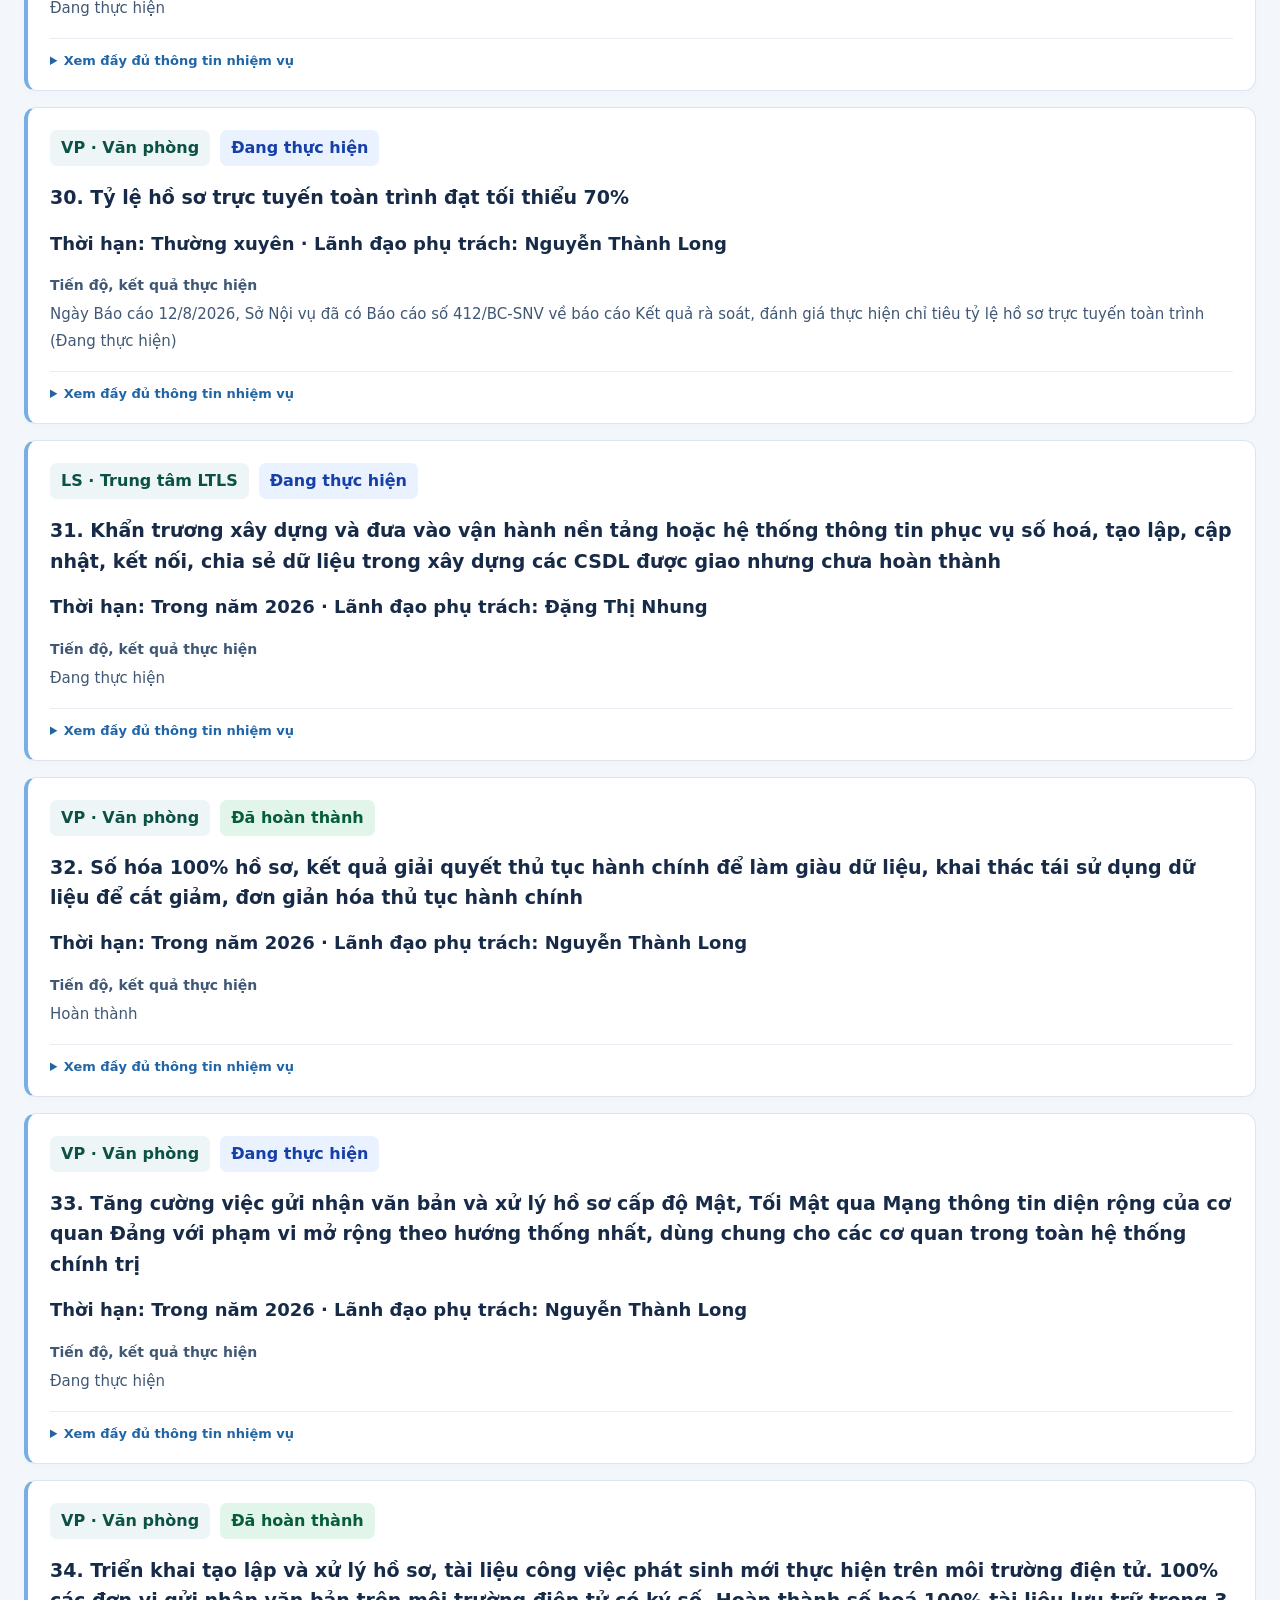
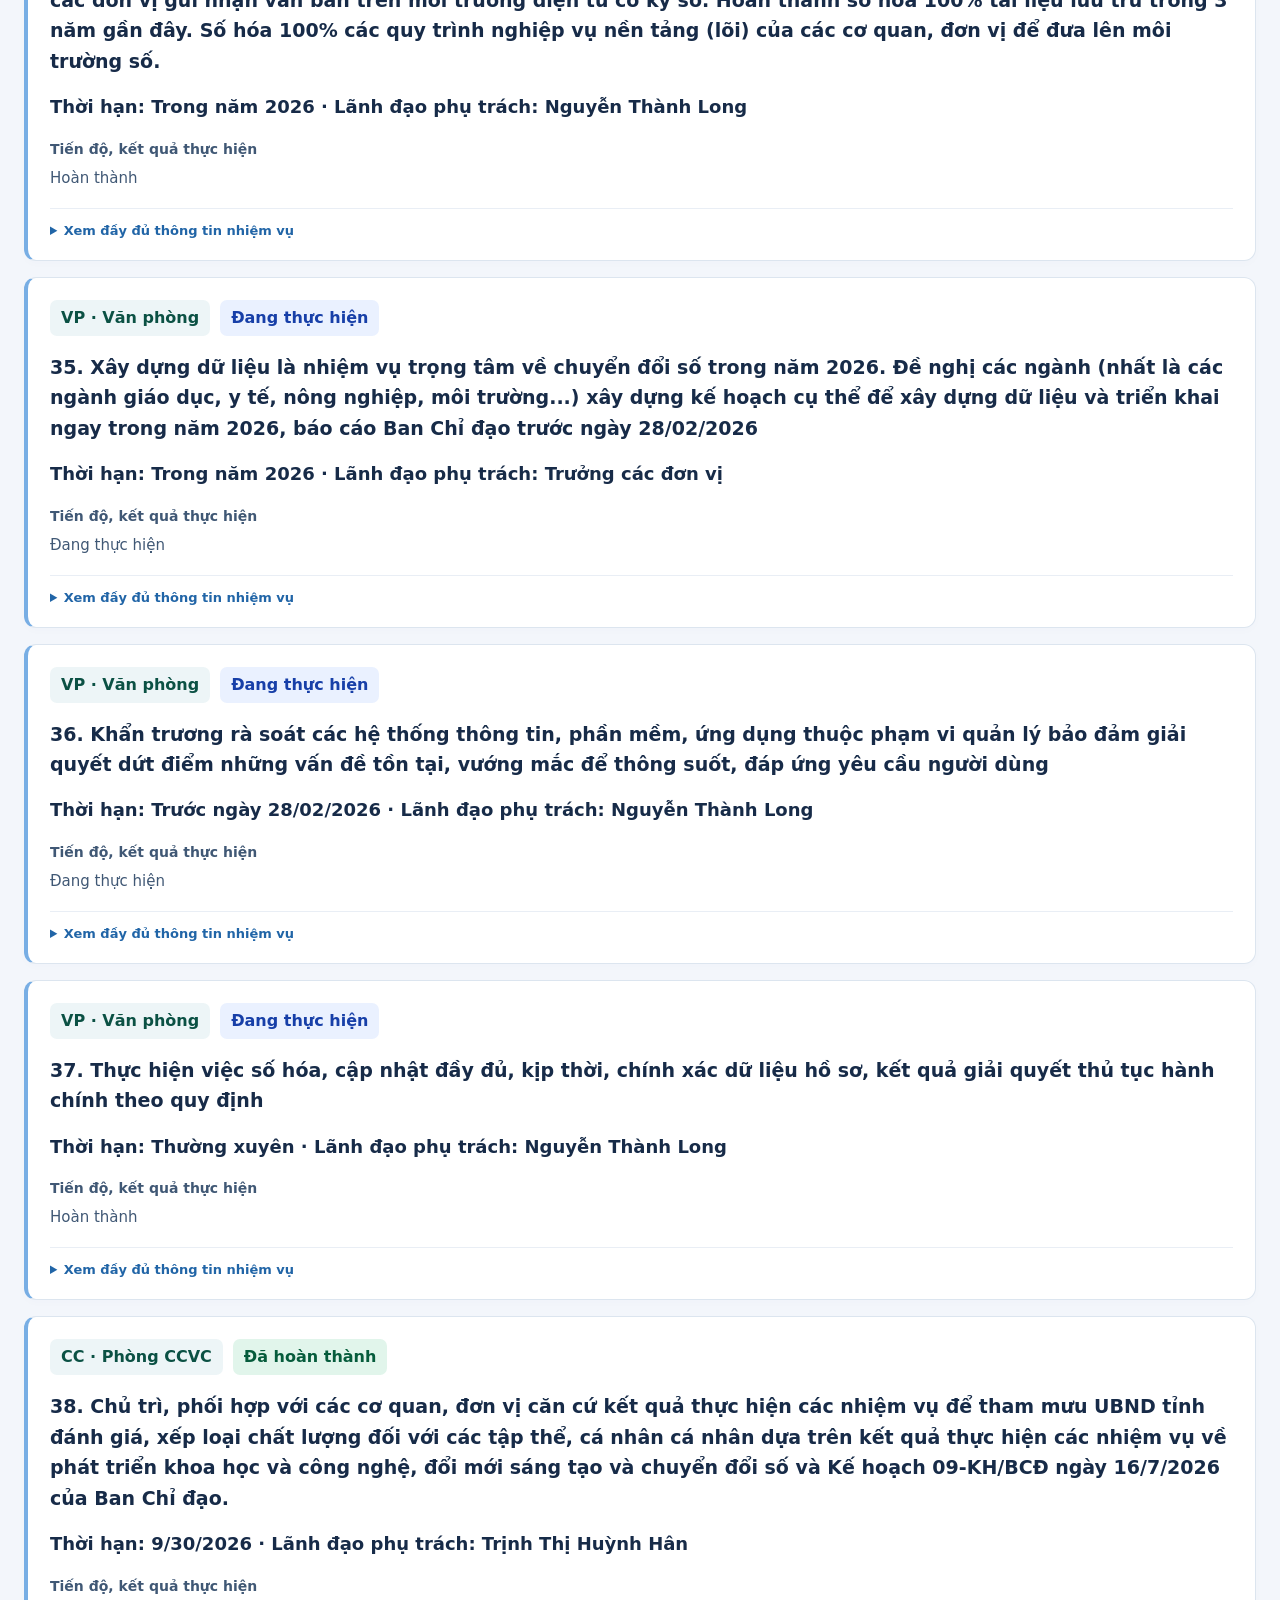
==== commit 1304be9a: "Publish clickable task summary cards in preview" ====
--- a/giaodien2/index.html
+++ b/giaodien2/index.html
@@ -1,14 +1,14 @@
 <!doctype html>
 <html lang="vi">
 <head><meta charset="utf-8"><meta name="viewport" content="width=device-width,initial-scale=1"><title>Bảng điều hành nhiệm vụ</title>
-<link rel="stylesheet" href="dashboard.css?v=4">
+<link rel="stylesheet" href="dashboard.css?v=5">
 </head><body>
 <header class="topbar"><div class="brand"><span class="brand-mark" aria-hidden="true">N</span><div><strong>ĐIỀU HÀNH NHIỆM VỤ</strong><span>Thông tin tập trung · Theo dõi tiến độ</span></div></div><nav aria-label="Điều hướng"><a href="#overview">Tổng quan</a><a href="#task-list">Nhiệm vụ</a><a href="#directory">Đơn vị</a></nav></header>
 <main>
 <div class="page-heading"><div><p class="eyebrow">BẢNG ĐIỀU HÀNH</p><h1>Tổng quan thực hiện nhiệm vụ</h1><p class="muted">Nhiệm vụ trọng tâm và nhiệm vụ cấp có thẩm quyền giao</p></div><button id="load" class="primary"><span aria-hidden="true">↻</span> Cập nhật ngay</button></div>
 <section class="source-strip" aria-label="Nguồn dữ liệu"><p id="status" role="status">Đang mở dữ liệu…</p><div class="source-links"><a href="https://docs.google.com/spreadsheets/d/1nxTlfSaB0POG4OY9zL0QmA1qa0ZIr4foaWOIghDy3ks/edit?gid=1315345358#gid=1315345358" target="_blank" rel="noopener">Đơn vị · Trang tính3 ↗</a><a href="https://docs.google.com/spreadsheets/d/1nxTlfSaB0POG4OY9zL0QmA1qa0ZIr4foaWOIghDy3ks/edit?gid=1434454130#gid=1434454130" target="_blank" rel="noopener">Nhiệm vụ · Trang tính4 ↗</a></div></section>
-<section id="overview" aria-label="Tổng quan"><div class="section-heading"><h2>Tình hình thực hiện</h2><span class="muted">Theo danh sách đang lọc</span></div>
-<div class="statistics" aria-label="Thống kê nhiệm vụ"><div class="stat total"><span class="stat-label">Tổng nhiệm vụ</span><strong id="count">—</strong><span class="stat-hint">Đang hiển thị / toàn bộ</span></div><div class="stat ongoing"><span class="stat-label">Đang thực hiện</span><strong id="ongoing-count">—</strong><span class="stat-hint">Trạng thái bắt đầu bằng “Đang”</span></div><div class="stat completed"><span class="stat-label">Đã hoàn thành</span><strong id="completed-count">—</strong><span class="stat-hint">Hoàn thành theo bảng tính</span></div><div class="stat overdue"><span class="stat-label">Quá hạn</span><strong id="overdue-count">—</strong><span class="stat-hint">Theo trạng thái hoặc ghi chú</span></div><div class="stat units-stat"><span class="stat-label">Đơn vị có nhiệm vụ</span><strong id="filtered-units">—</strong><span class="stat-hint">Số mã đơn vị được ghi nhận</span></div></div>
+<section id="overview" aria-label="Tổng quan"><div class="section-heading"><h2>Tình hình thực hiện</h2><span class="muted">Theo tìm kiếm và đơn vị đã chọn</span></div>
+<div class="statistics" aria-label="Thống kê nhiệm vụ"><div class="stat total"><span class="stat-label">Tổng nhiệm vụ</span><strong id="count">—</strong><span class="stat-hint">Đang hiển thị / toàn bộ</span></div><button type="button" class="stat ongoing" data-task-filter="__ongoing" aria-pressed="false"><span class="stat-label">Đang thực hiện</span><strong id="ongoing-count">—</strong><span class="stat-hint">Trạng thái bắt đầu bằng “Đang”</span></button><button type="button" class="stat completed" data-task-filter="__completed" aria-pressed="false"><span class="stat-label">Đã hoàn thành</span><strong id="completed-count">—</strong><span class="stat-hint">Hoàn thành theo bảng tính</span></button><button type="button" class="stat overdue" data-task-filter="__overdue" aria-pressed="false"><span class="stat-label">Quá hạn</span><strong id="overdue-count">—</strong><span class="stat-hint">Theo trạng thái hoặc ghi chú</span></button><div class="stat units-stat"><span class="stat-label">Đơn vị có nhiệm vụ</span><strong id="filtered-units">—</strong><span class="stat-hint">Số mã đơn vị được ghi nhận</span></div></div>
 <div class="overview-grid"><section class="panel completion-panel"><div><p class="eyebrow">TIẾN ĐỘ CHUNG</p><h2>Tỷ lệ hoàn thành</h2><p id="completion-caption" class="muted">Đang mở dữ liệu…</p><p id="overview-note" class="attention"></p></div><div id="completion-ring" class="completion-ring" role="img" aria-label="Tỷ lệ hoàn thành, số liệu được hiển thị ở bên cạnh"><strong id="completion-percent">—</strong><span>hoàn thành</span></div></section><section class="panel"><div class="section-heading"><h2>Nhiệm vụ theo đơn vị</h2><span class="muted">Tất cả đơn vị</span></div><div id="unit-bars" tabindex="0" role="region" aria-label="Nhiệm vụ theo tất cả đơn vị, cuộn để xem thêm"></div></section></div>
 </section>
 <section id="task-list"><div class="section-heading"><div><p class="eyebrow">CHI TIẾT THỰC HIỆN</p><h2>Danh sách nhiệm vụ</h2></div></div>
@@ -16,4 +16,4 @@
 <p class="data-note">Hoàn thành theo cột trạng thái; quá hạn theo trạng thái hoặc ghi chú “Trễ hạn” / “Quá hạn”. Giữ nguyên thời hạn và nội dung nguồn.</p><p id="sheet-title" hidden></p><p id="empty" class="panel empty" hidden>Không có nhiệm vụ phù hợp. Hãy thử từ khóa khác hoặc xóa bộ lọc.</p><section class="cards" id="cards" aria-label="Danh sách nhiệm vụ"></section></section>
 <section id="directory" class="panel directory"><div class="section-heading"><h2>Danh mục đơn vị</h2><span class="directory-count"><span id="unit-count">0</span> đơn vị</span></div><div class="table-wrap"><table><thead><tr><th>Mã đơn vị</th><th>Tên đơn vị</th><th>Người phụ trách</th><th>Gmail</th><th>SĐT</th></tr></thead><tbody id="units"></tbody></table></div></section>
 <footer>Dữ liệu được lưu trong trình duyệt. Bấm “Cập nhật ngay” để đọc bản mới từ Google Sheets.</footer>
-</main><script src="app.js?v=608460a34e20"></script></body></html>
+</main><script src="app.js?v=9fbd7715038a"></script></body></html>
--- a/giaodien2/dashboard.css
+++ b/giaodien2/dashboard.css
@@ -3,3 +3,5 @@
 #unit-bars{max-height:138px;overflow-y:auto;overscroll-behavior:contain;scrollbar-gutter:stable;padding-right:12px}#unit-bars:focus-visible{outline:3px solid #73b7ff;outline-offset:4px}#unit-bars::-webkit-scrollbar{width:7px}#unit-bars::-webkit-scrollbar-thumb{background:#c0d2e5;border-radius:8px}
 
 .overview-grid>.panel{padding:18px 22px}.overview-grid .completion-ring{width:120px;height:120px}.overview-grid .attention{margin:12px 0 0}.overview-grid .bar-item{margin:0 0 12px}.overview-grid .bar-label{line-height:18px;margin-bottom:7px}.overview-grid .bar-track{height:7px}@media(max-width:700px){.overview-grid>.panel{padding:18px}}
+
+button.stat{text-align:left;font:inherit;cursor:pointer;transition:box-shadow .15s,transform .15s}button.stat:hover{transform:translateY(-2px);box-shadow:0 5px 14px #29476c18}button.stat[aria-pressed="true"]{outline:2px solid currentColor;outline-offset:2px}button.stat:focus-visible{outline:3px solid #176ac6;outline-offset:3px}@media(prefers-reduced-motion:reduce){button.stat{transition:none}}
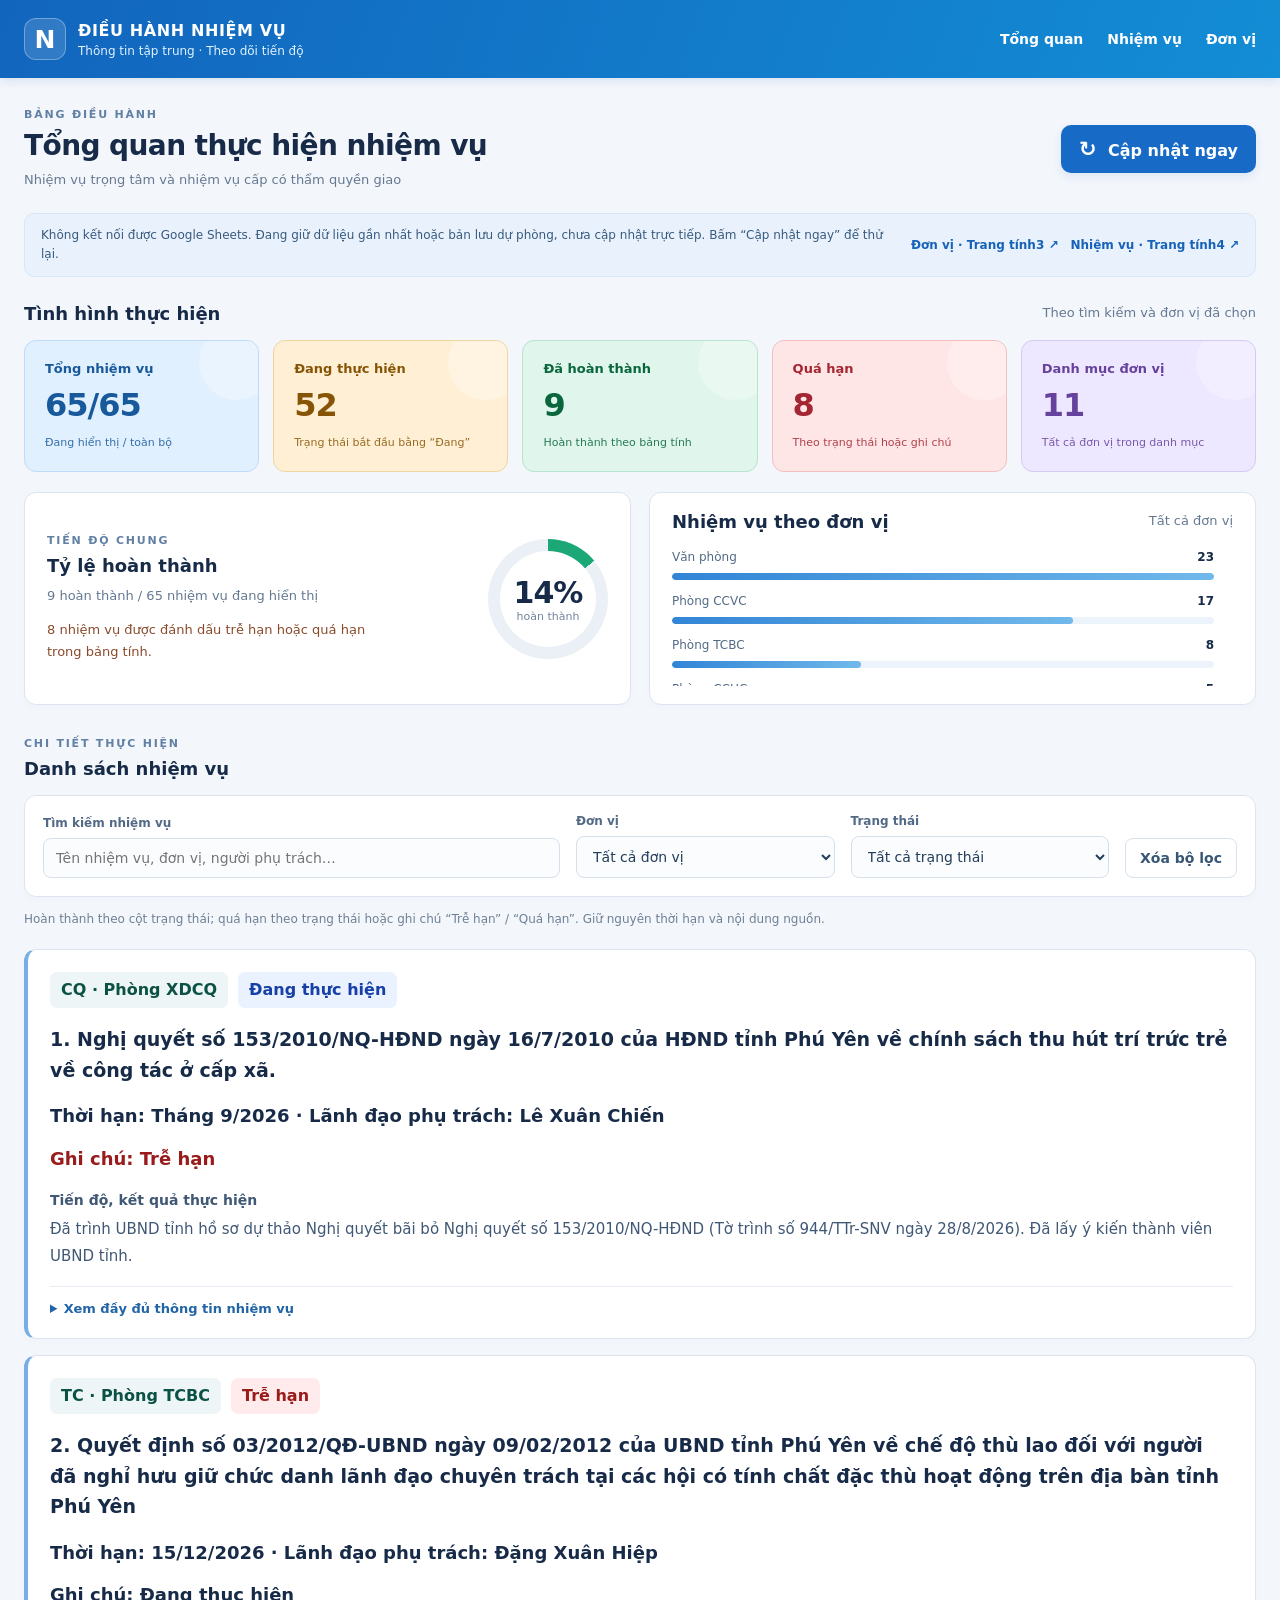
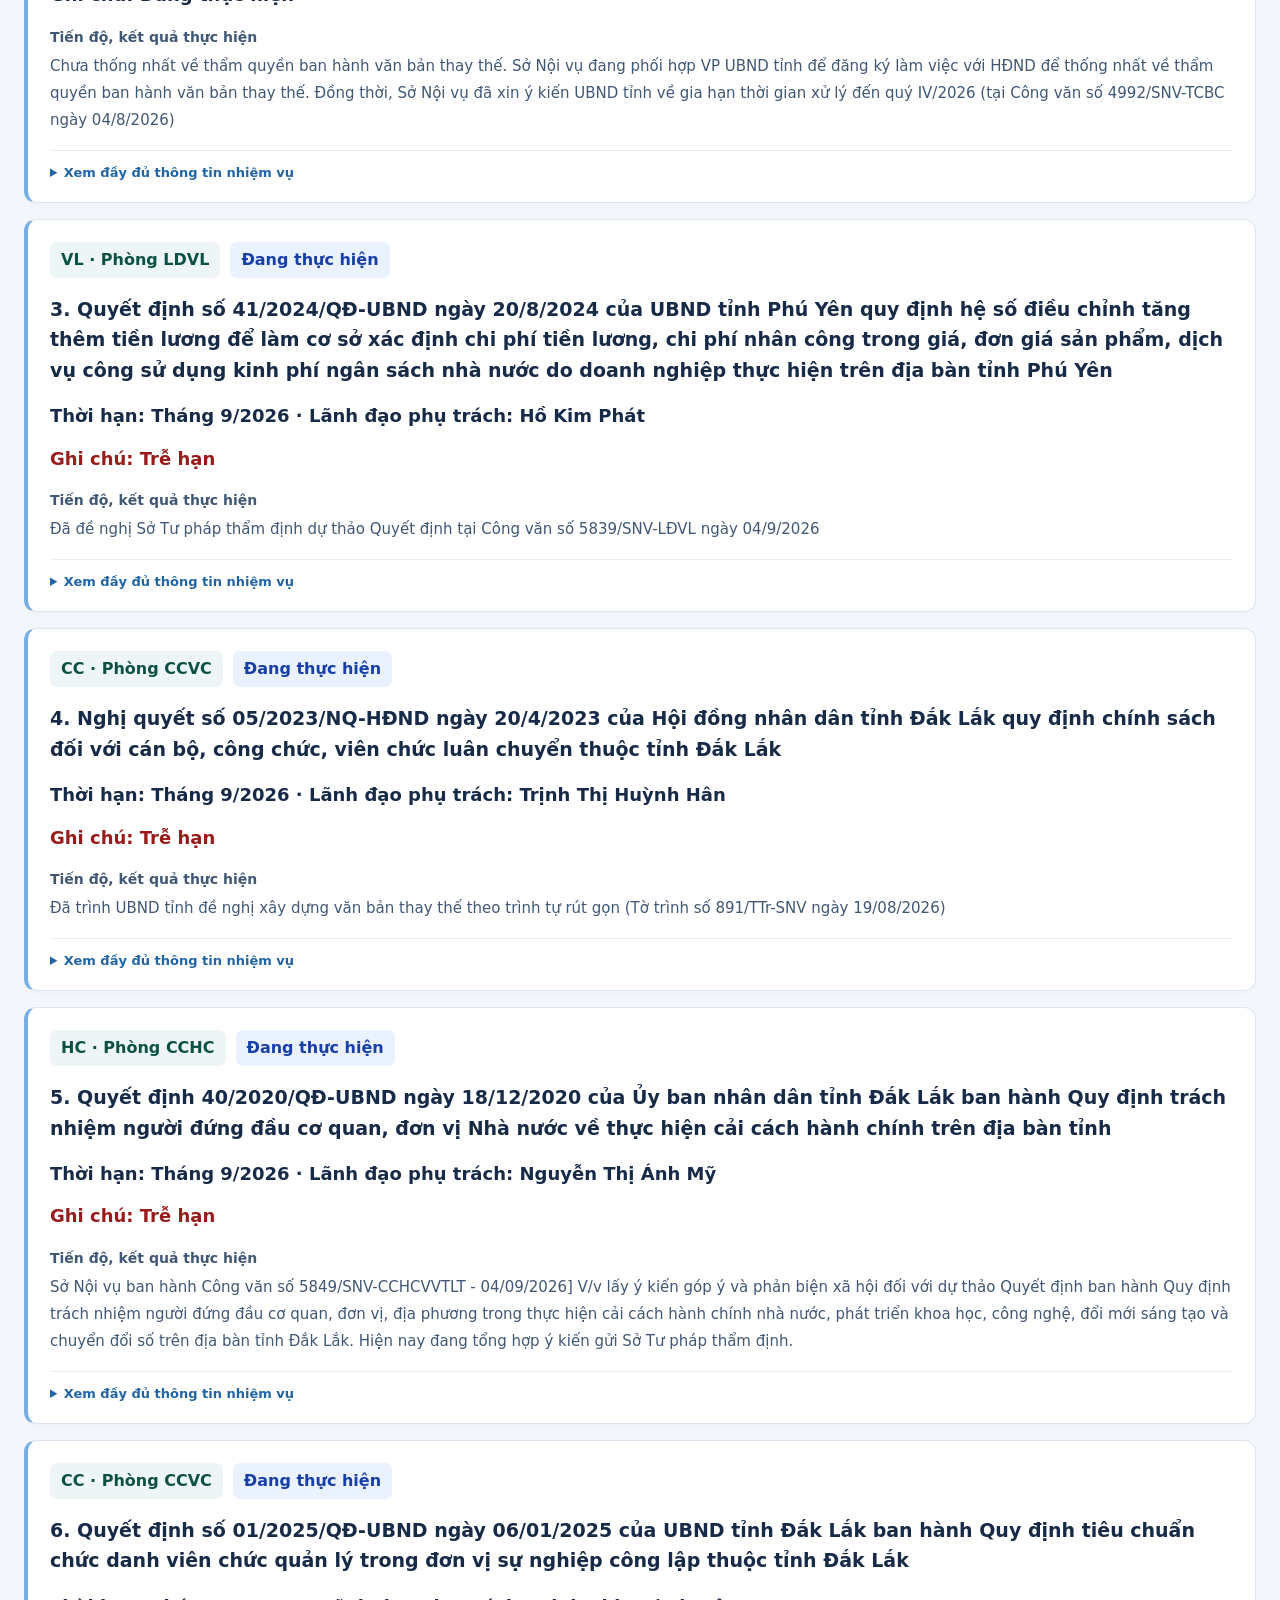
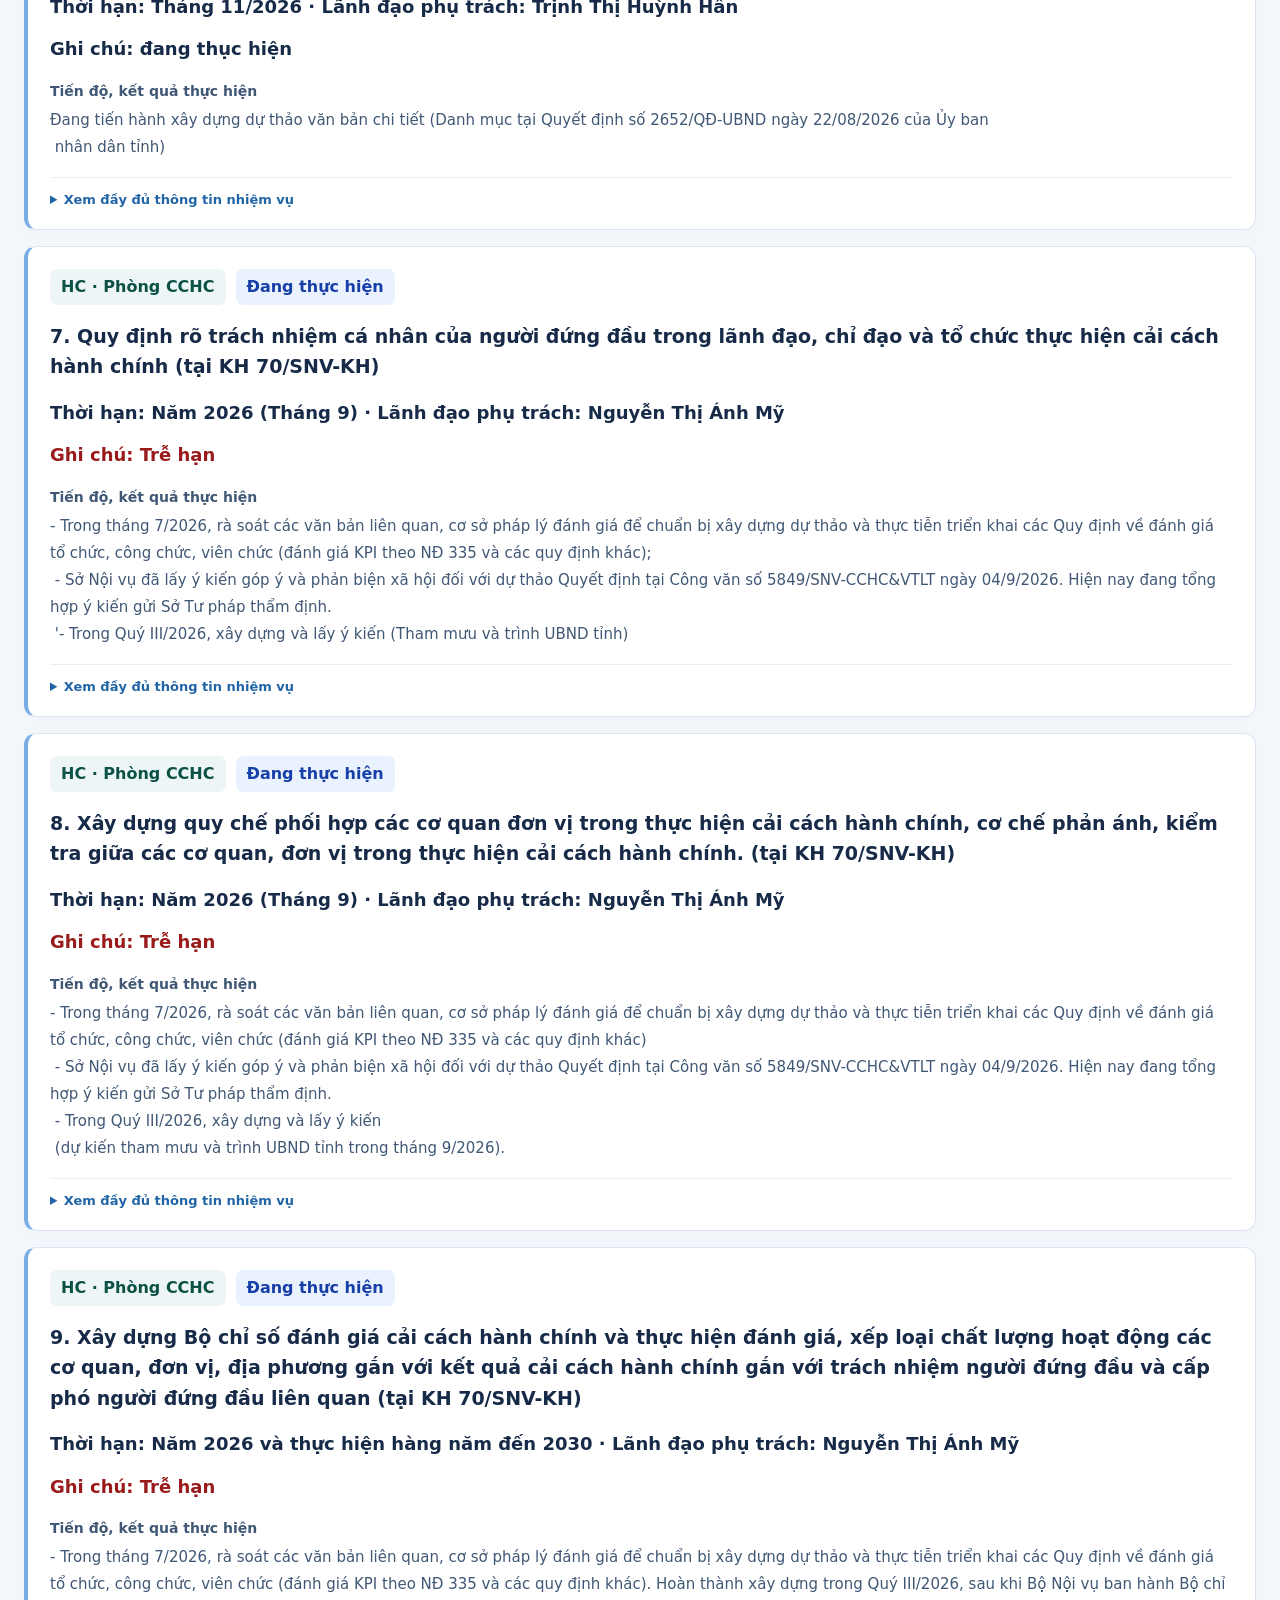
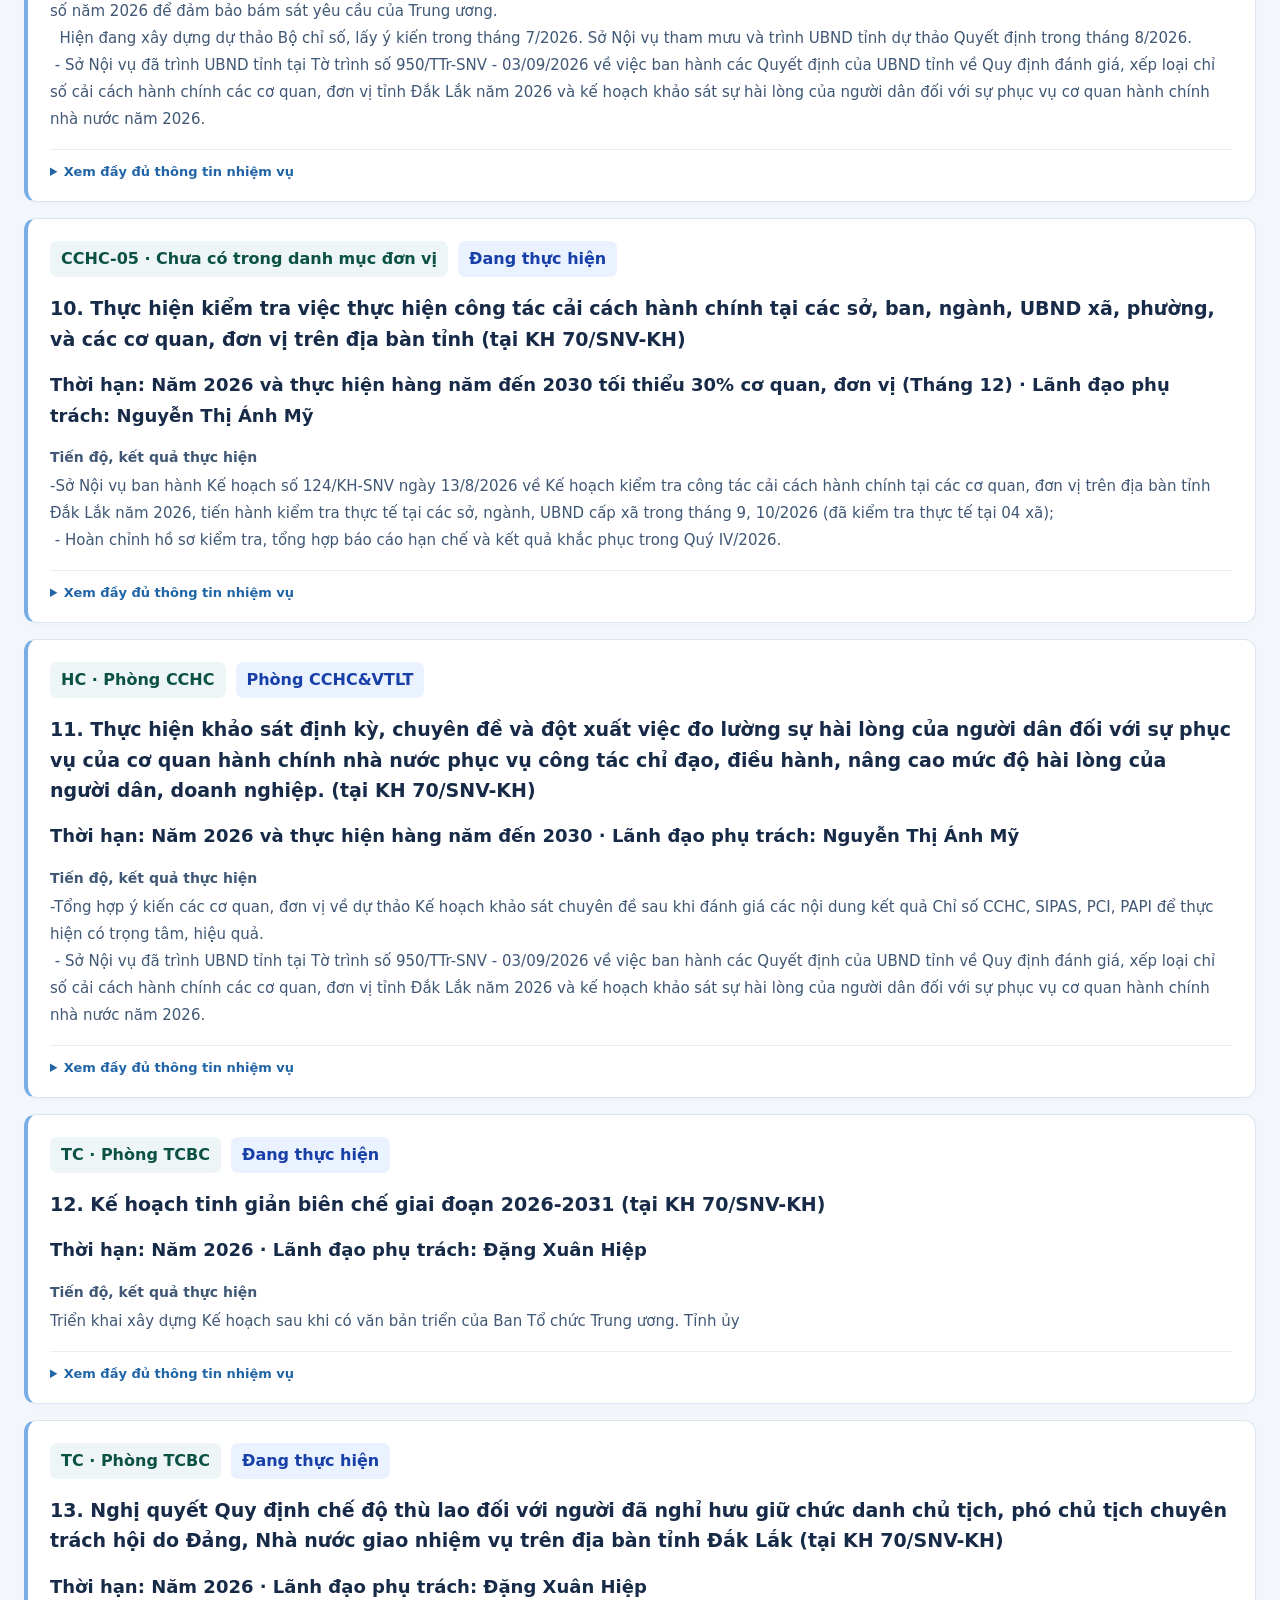
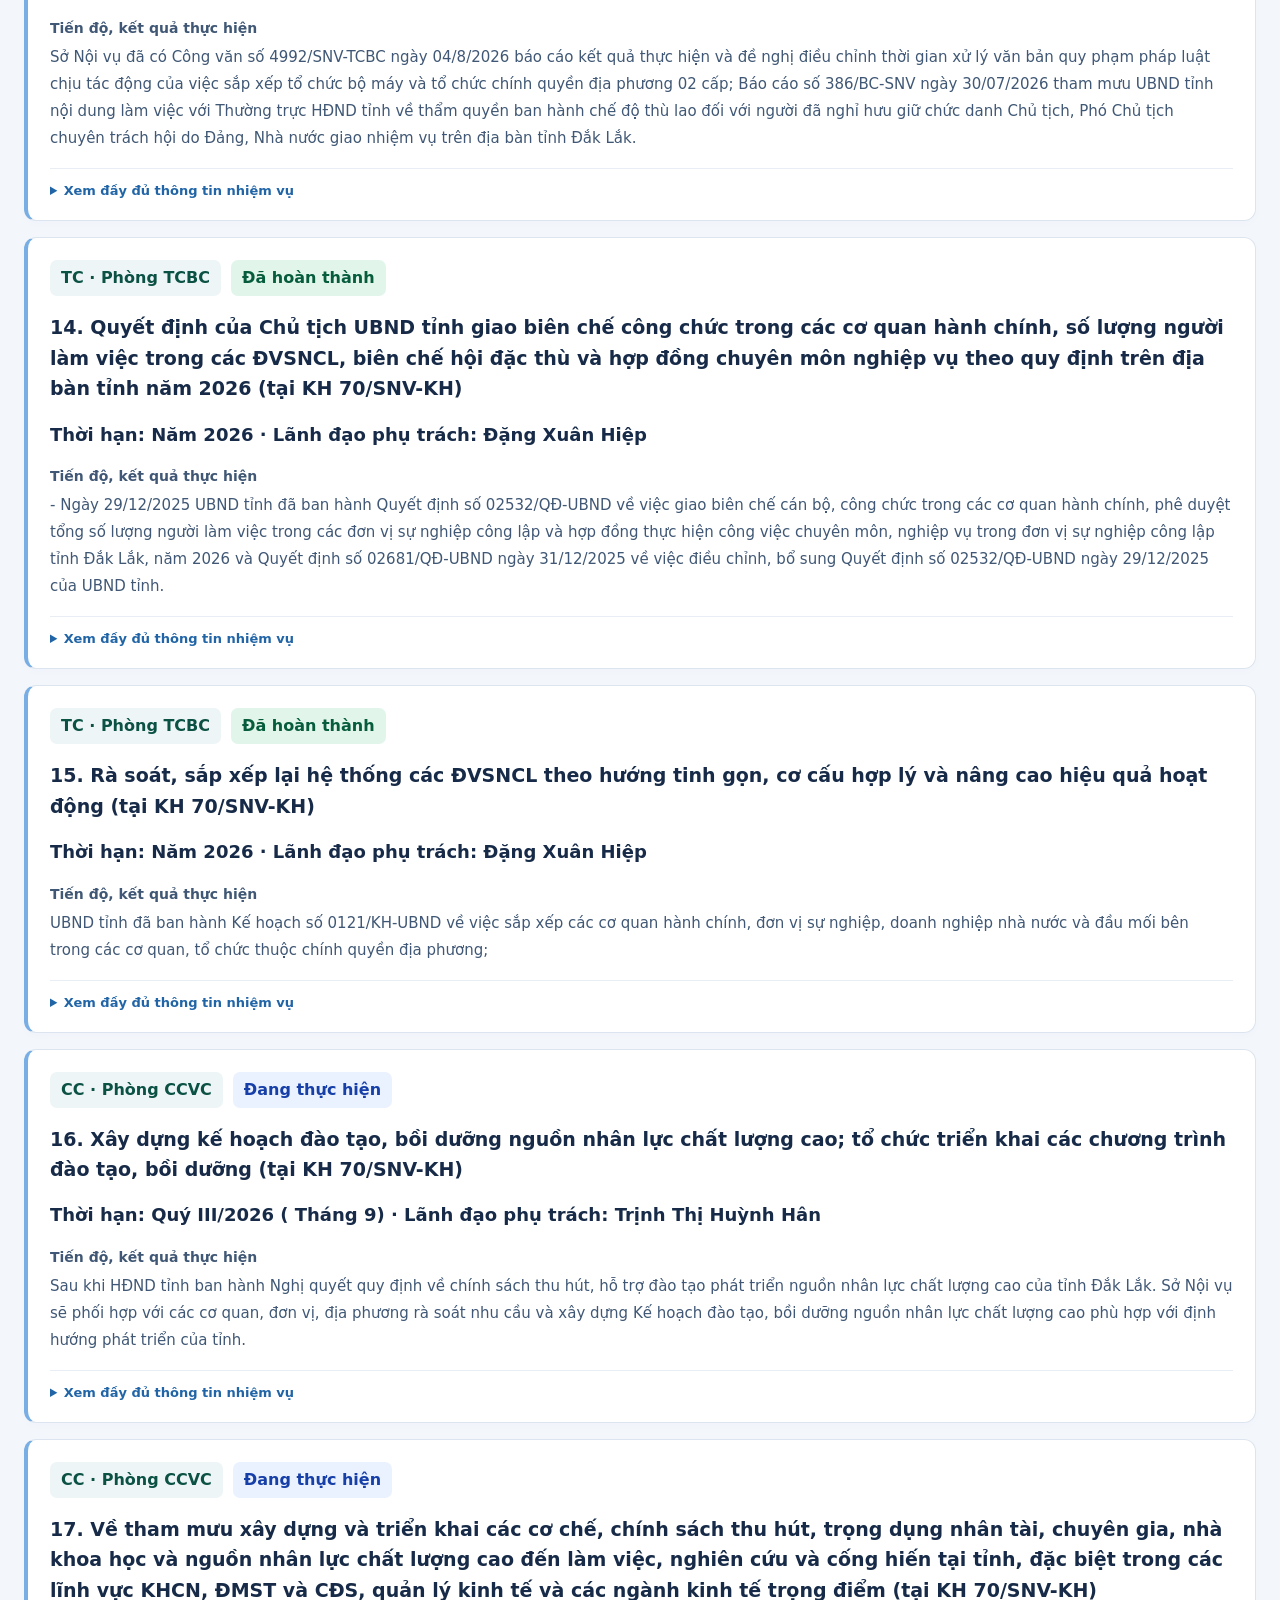
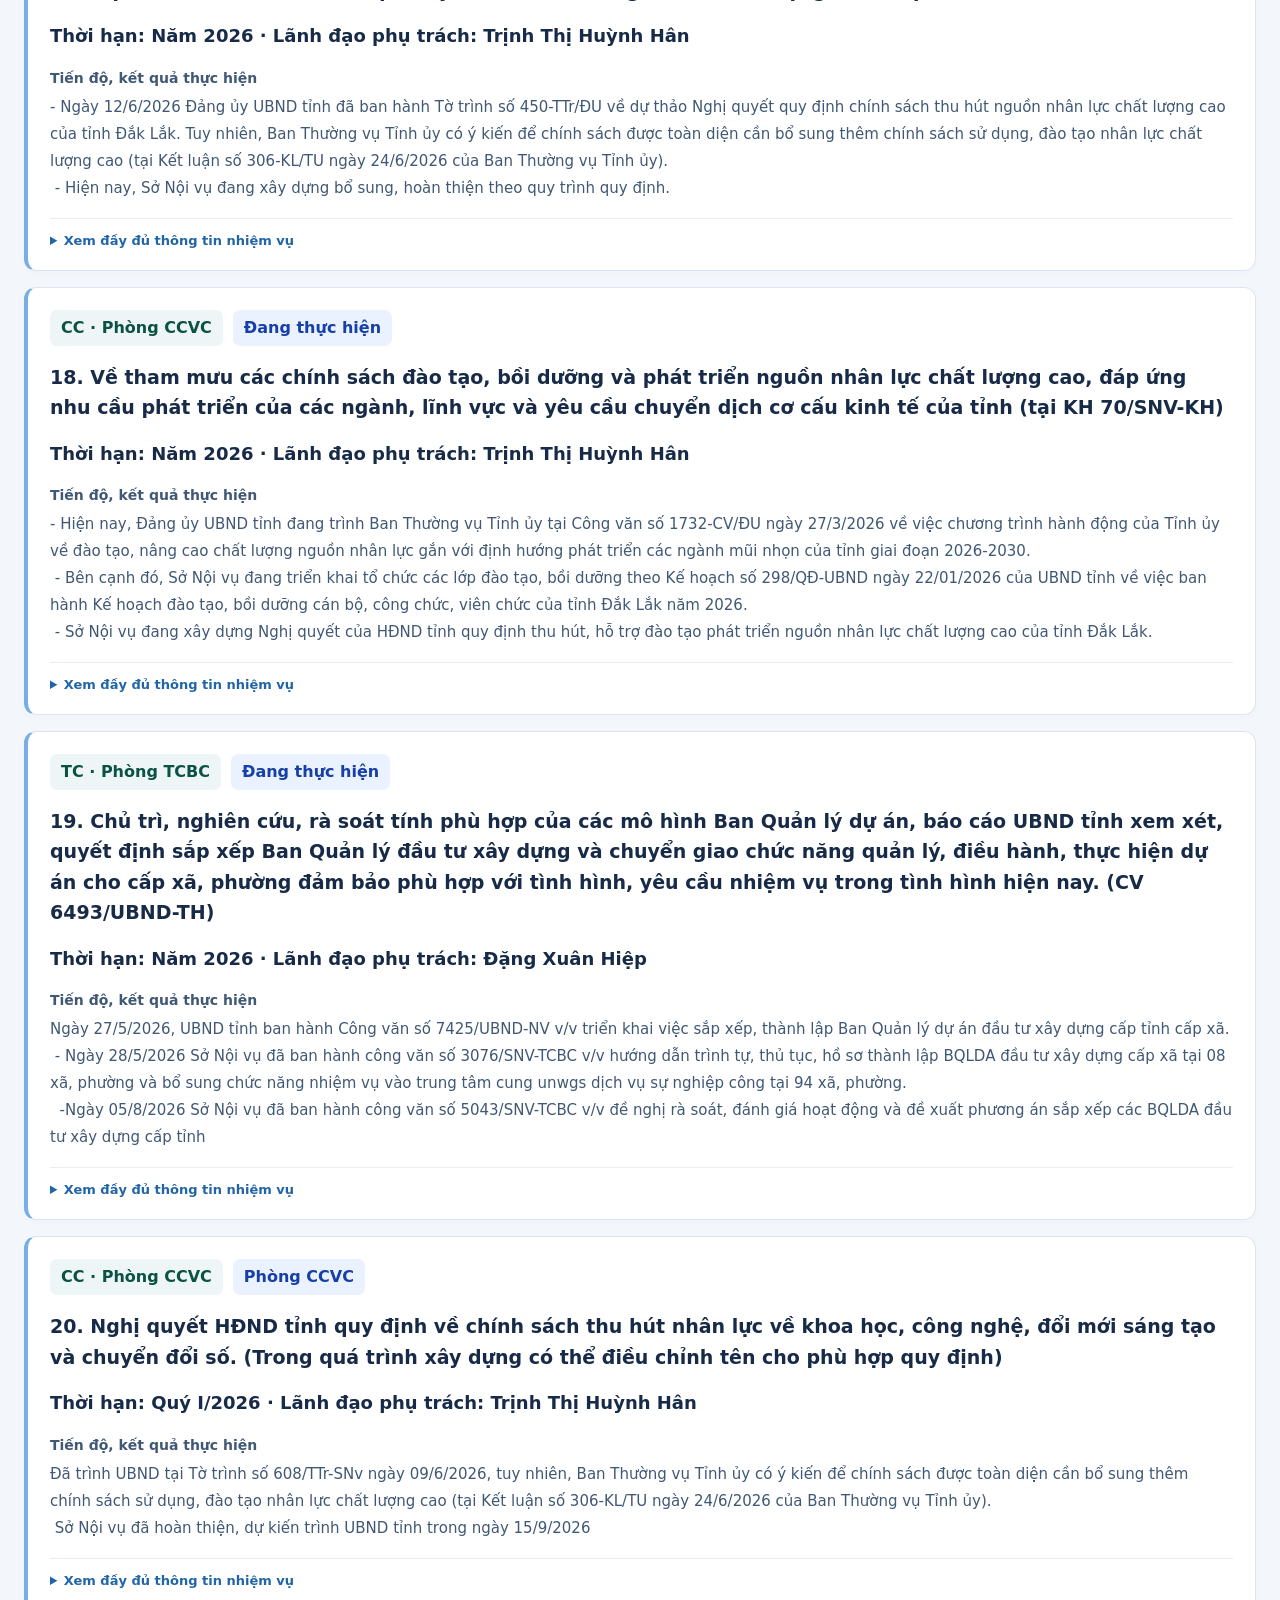
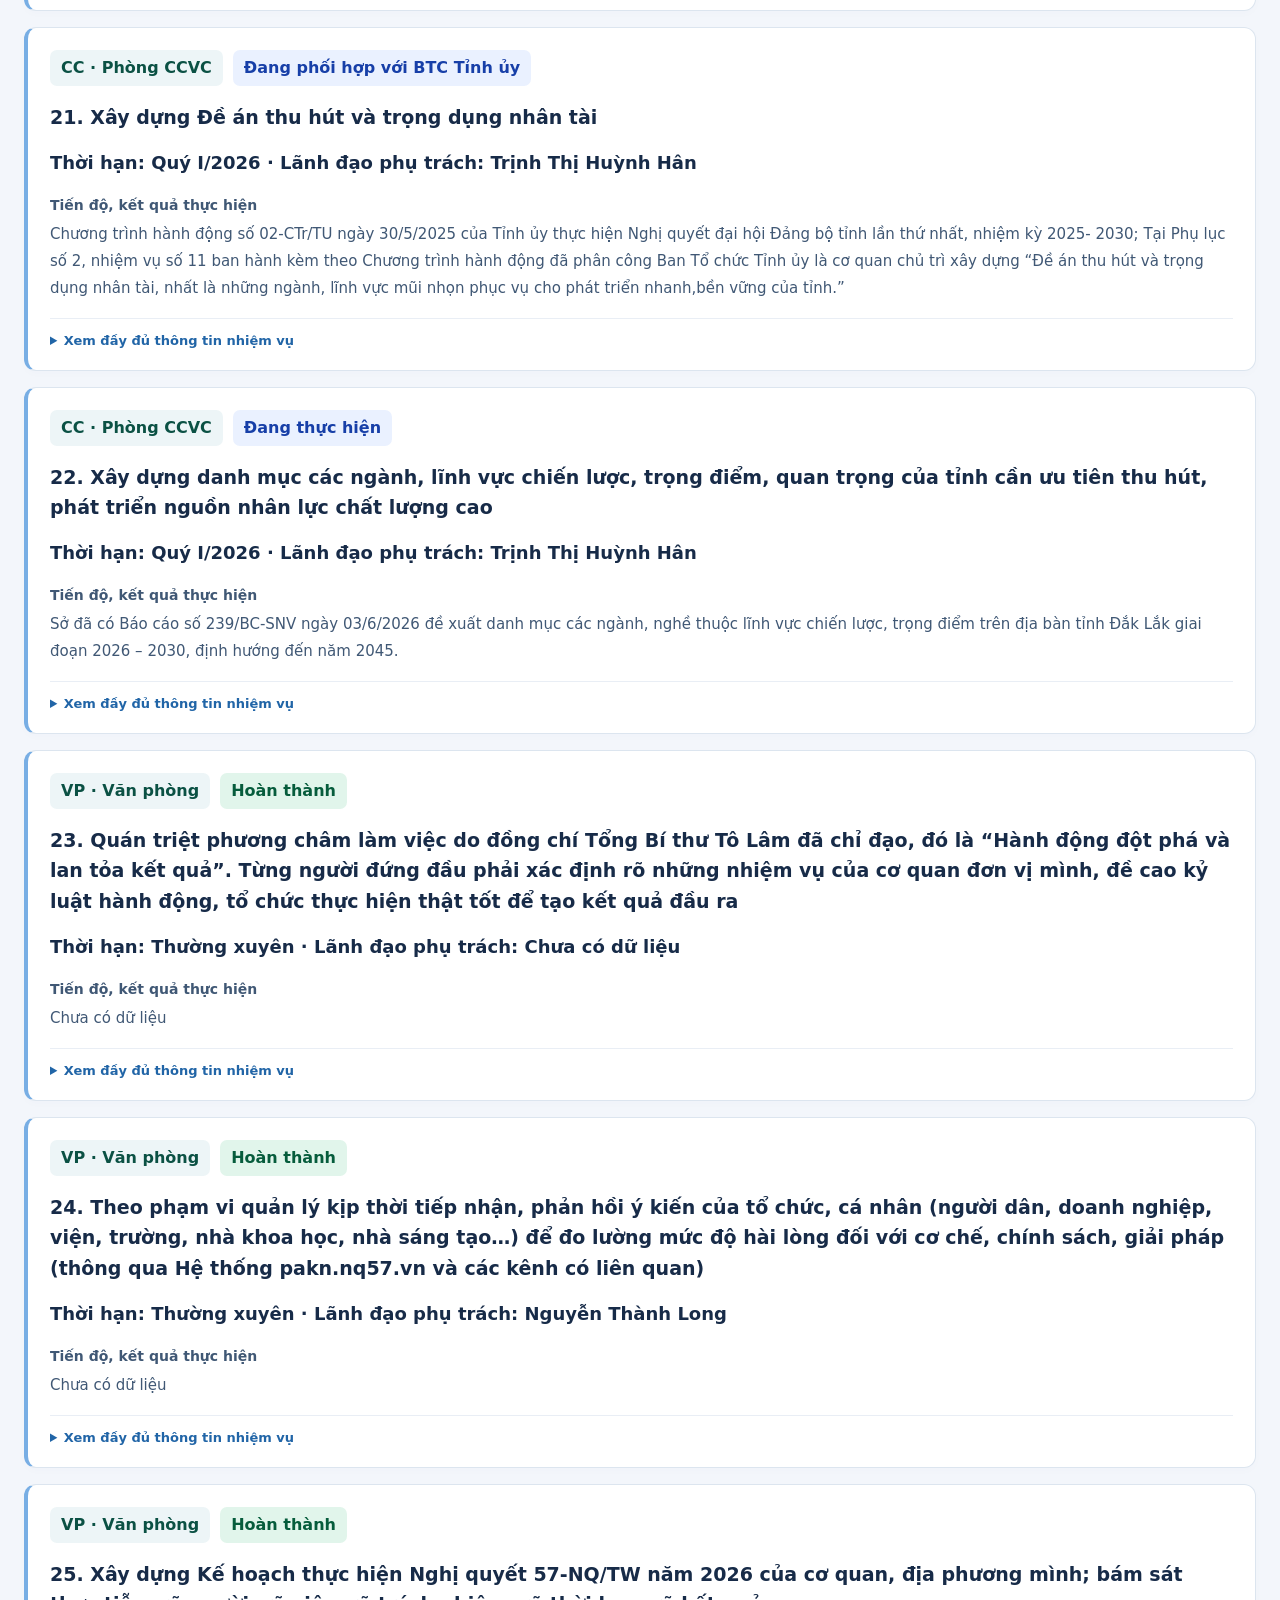
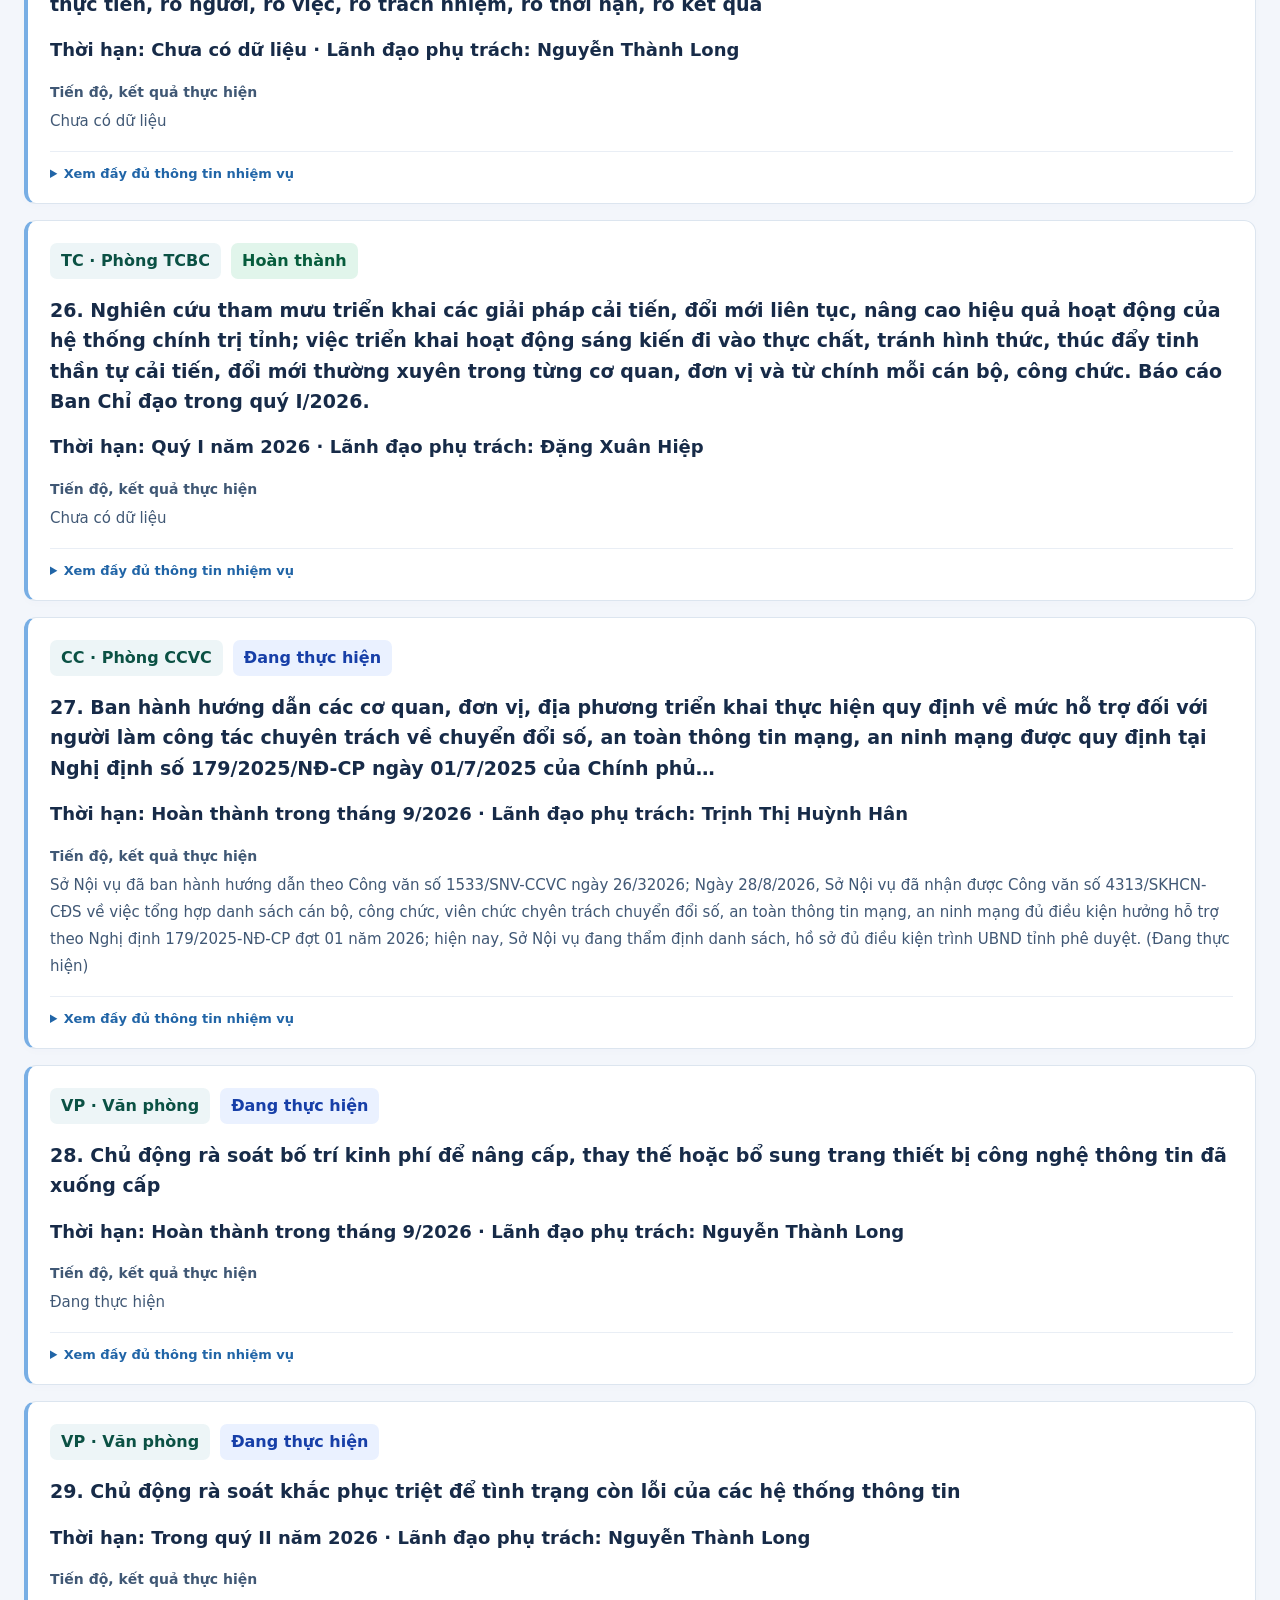
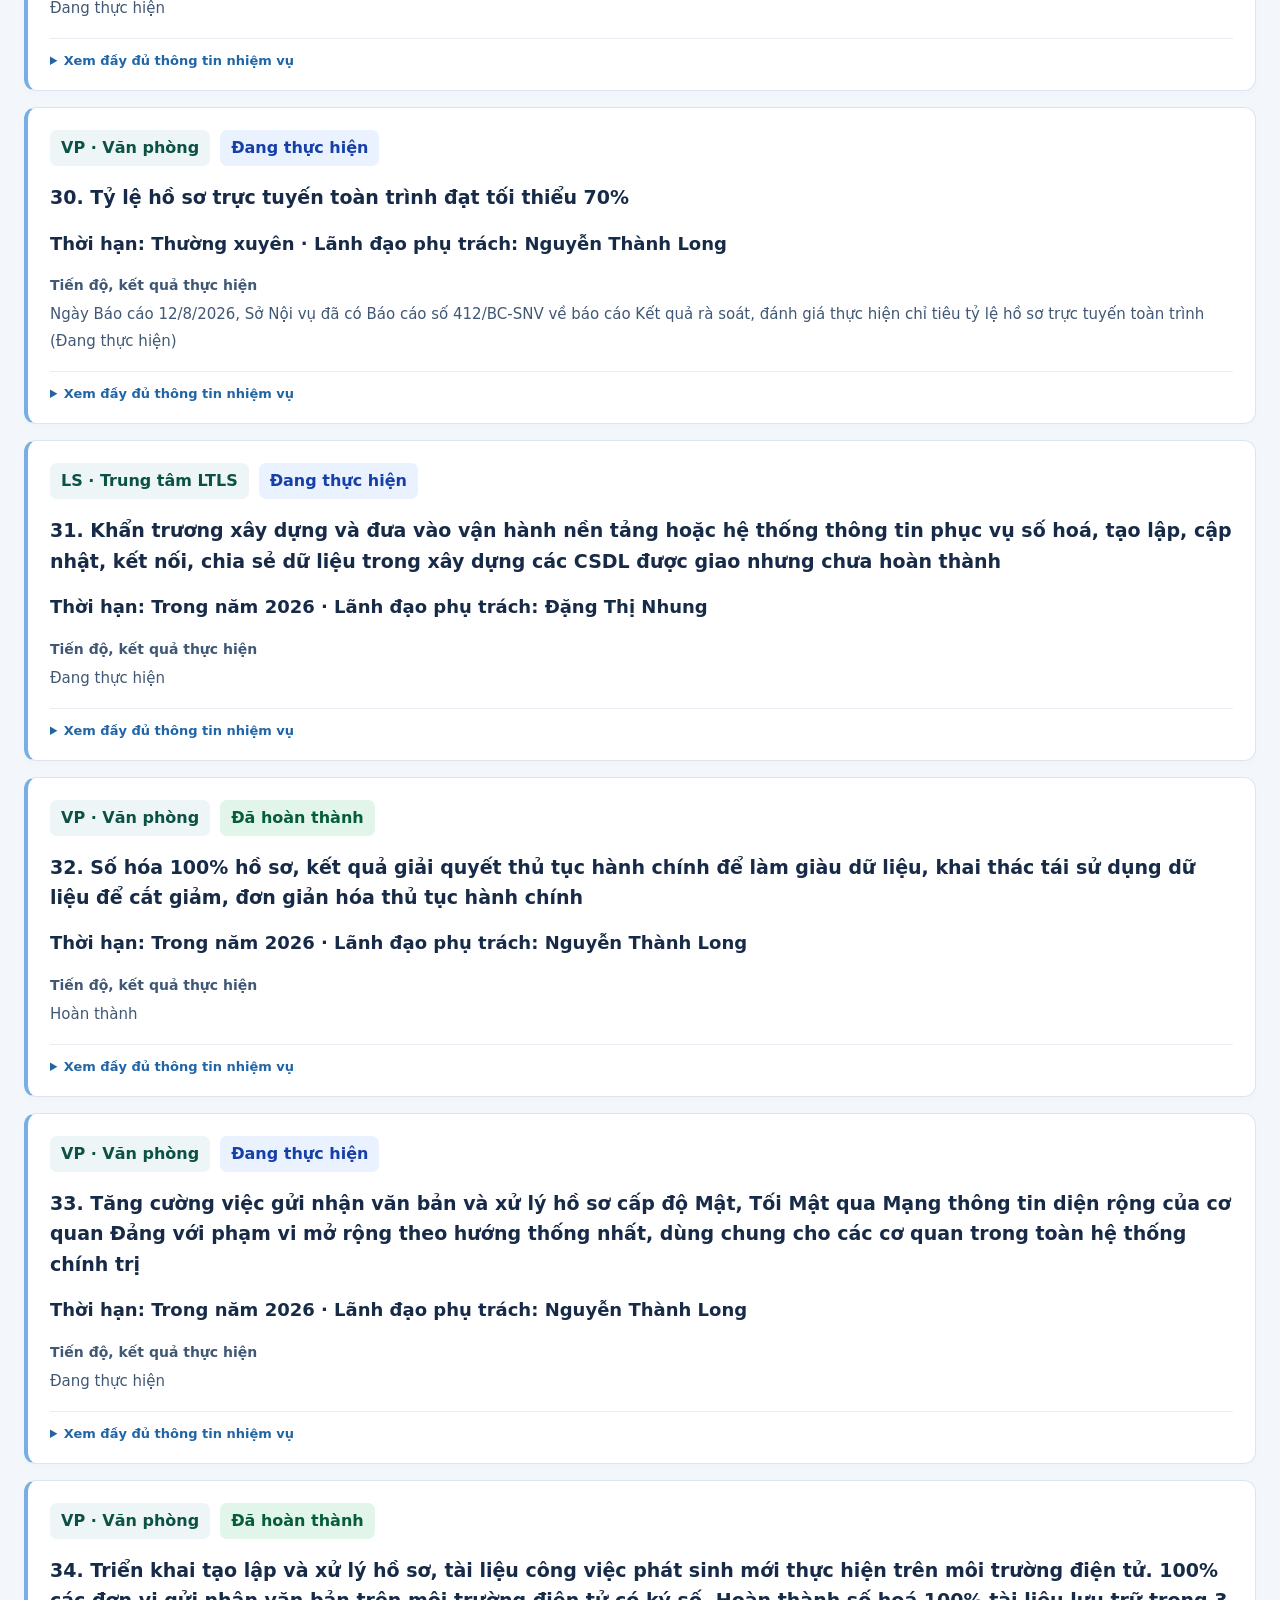
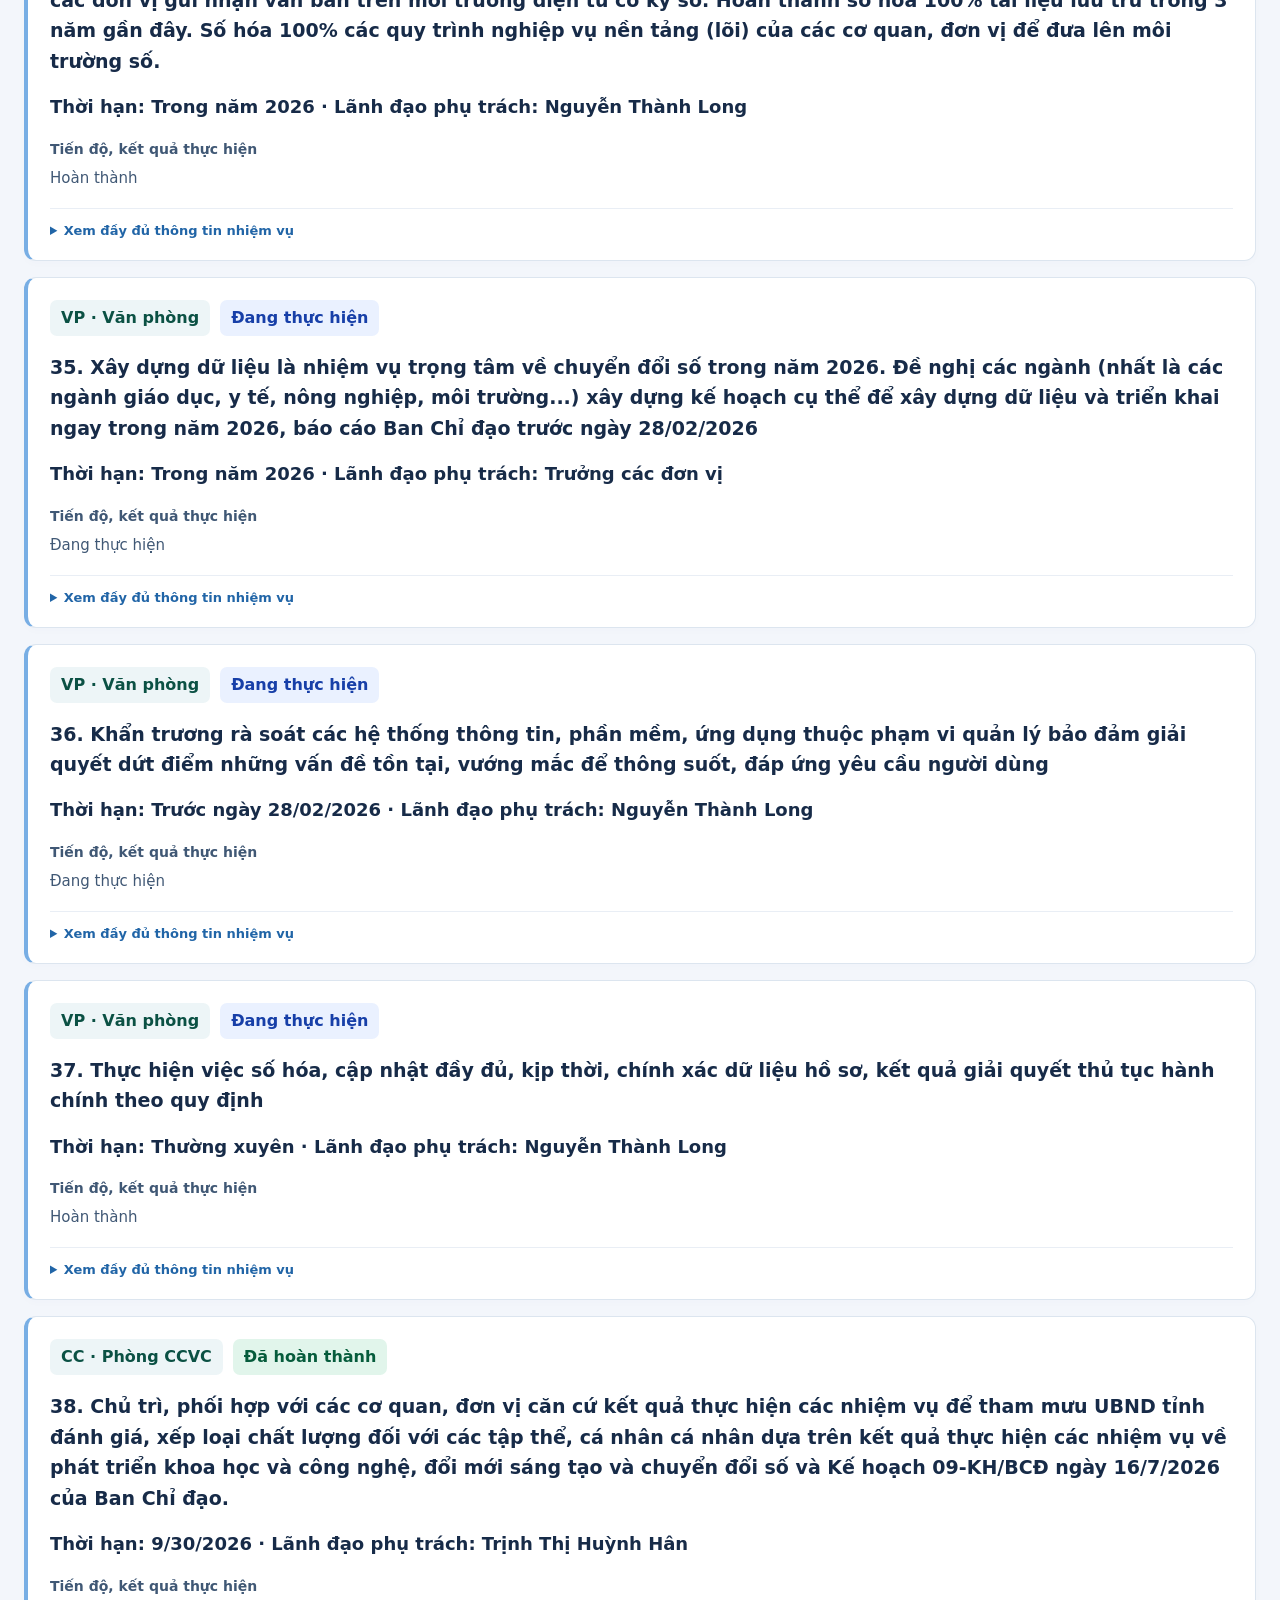
==== commit ad2e039c: "Update preview with total tasks and directory navigation" ====
--- a/giaodien2/index.html
+++ b/giaodien2/index.html
@@ -8,7 +8,7 @@
 <div class="page-heading"><div><p class="eyebrow">BẢNG ĐIỀU HÀNH</p><h1>Tổng quan thực hiện nhiệm vụ</h1><p class="muted">Nhiệm vụ trọng tâm và nhiệm vụ cấp có thẩm quyền giao</p></div><button id="load" class="primary"><span aria-hidden="true">↻</span> Cập nhật ngay</button></div>
 <section class="source-strip" aria-label="Nguồn dữ liệu"><p id="status" role="status">Đang mở dữ liệu…</p><div class="source-links"><a href="https://docs.google.com/spreadsheets/d/1nxTlfSaB0POG4OY9zL0QmA1qa0ZIr4foaWOIghDy3ks/edit?gid=1315345358#gid=1315345358" target="_blank" rel="noopener">Đơn vị · Trang tính3 ↗</a><a href="https://docs.google.com/spreadsheets/d/1nxTlfSaB0POG4OY9zL0QmA1qa0ZIr4foaWOIghDy3ks/edit?gid=1434454130#gid=1434454130" target="_blank" rel="noopener">Nhiệm vụ · Trang tính4 ↗</a></div></section>
 <section id="overview" aria-label="Tổng quan"><div class="section-heading"><h2>Tình hình thực hiện</h2><span class="muted">Theo tìm kiếm và đơn vị đã chọn</span></div>
-<div class="statistics" aria-label="Thống kê nhiệm vụ"><div class="stat total"><span class="stat-label">Tổng nhiệm vụ</span><strong id="count">—</strong><span class="stat-hint">Đang hiển thị / toàn bộ</span></div><button type="button" class="stat ongoing" data-task-filter="__ongoing" aria-pressed="false"><span class="stat-label">Đang thực hiện</span><strong id="ongoing-count">—</strong><span class="stat-hint">Trạng thái bắt đầu bằng “Đang”</span></button><button type="button" class="stat completed" data-task-filter="__completed" aria-pressed="false"><span class="stat-label">Đã hoàn thành</span><strong id="completed-count">—</strong><span class="stat-hint">Hoàn thành theo bảng tính</span></button><button type="button" class="stat overdue" data-task-filter="__overdue" aria-pressed="false"><span class="stat-label">Quá hạn</span><strong id="overdue-count">—</strong><span class="stat-hint">Theo trạng thái hoặc ghi chú</span></button><div class="stat units-stat"><span class="stat-label">Đơn vị có nhiệm vụ</span><strong id="filtered-units">—</strong><span class="stat-hint">Số mã đơn vị được ghi nhận</span></div></div>
+<div class="statistics" aria-label="Thống kê nhiệm vụ"><button type="button" class="stat total" id="show-all-tasks"><span class="stat-label">Tổng nhiệm vụ</span><strong id="count">—</strong><span class="stat-hint">Đang hiển thị / toàn bộ</span></button><button type="button" class="stat ongoing" data-task-filter="__ongoing" aria-pressed="false"><span class="stat-label">Đang thực hiện</span><strong id="ongoing-count">—</strong><span class="stat-hint">Trạng thái bắt đầu bằng “Đang”</span></button><button type="button" class="stat completed" data-task-filter="__completed" aria-pressed="false"><span class="stat-label">Đã hoàn thành</span><strong id="completed-count">—</strong><span class="stat-hint">Hoàn thành theo bảng tính</span></button><button type="button" class="stat overdue" data-task-filter="__overdue" aria-pressed="false"><span class="stat-label">Quá hạn</span><strong id="overdue-count">—</strong><span class="stat-hint">Theo trạng thái hoặc ghi chú</span></button><button type="button" class="stat units-stat" id="show-directory"><span class="stat-label">Danh mục đơn vị</span><strong id="filtered-units">—</strong><span class="stat-hint">Tất cả đơn vị trong danh mục</span></button></div>
 <div class="overview-grid"><section class="panel completion-panel"><div><p class="eyebrow">TIẾN ĐỘ CHUNG</p><h2>Tỷ lệ hoàn thành</h2><p id="completion-caption" class="muted">Đang mở dữ liệu…</p><p id="overview-note" class="attention"></p></div><div id="completion-ring" class="completion-ring" role="img" aria-label="Tỷ lệ hoàn thành, số liệu được hiển thị ở bên cạnh"><strong id="completion-percent">—</strong><span>hoàn thành</span></div></section><section class="panel"><div class="section-heading"><h2>Nhiệm vụ theo đơn vị</h2><span class="muted">Tất cả đơn vị</span></div><div id="unit-bars" tabindex="0" role="region" aria-label="Nhiệm vụ theo tất cả đơn vị, cuộn để xem thêm"></div></section></div>
 </section>
 <section id="task-list"><div class="section-heading"><div><p class="eyebrow">CHI TIẾT THỰC HIỆN</p><h2>Danh sách nhiệm vụ</h2></div></div>
@@ -16,4 +16,4 @@
 <p class="data-note">Hoàn thành theo cột trạng thái; quá hạn theo trạng thái hoặc ghi chú “Trễ hạn” / “Quá hạn”. Giữ nguyên thời hạn và nội dung nguồn.</p><p id="sheet-title" hidden></p><p id="empty" class="panel empty" hidden>Không có nhiệm vụ phù hợp. Hãy thử từ khóa khác hoặc xóa bộ lọc.</p><section class="cards" id="cards" aria-label="Danh sách nhiệm vụ"></section></section>
 <section id="directory" class="panel directory"><div class="section-heading"><h2>Danh mục đơn vị</h2><span class="directory-count"><span id="unit-count">0</span> đơn vị</span></div><div class="table-wrap"><table><thead><tr><th>Mã đơn vị</th><th>Tên đơn vị</th><th>Người phụ trách</th><th>Gmail</th><th>SĐT</th></tr></thead><tbody id="units"></tbody></table></div></section>
 <footer>Dữ liệu được lưu trong trình duyệt. Bấm “Cập nhật ngay” để đọc bản mới từ Google Sheets.</footer>
-</main><script src="app.js?v=9fbd7715038a"></script></body></html>
+</main><script src="app.js?v=ce2aaa3316c9"></script></body></html>
